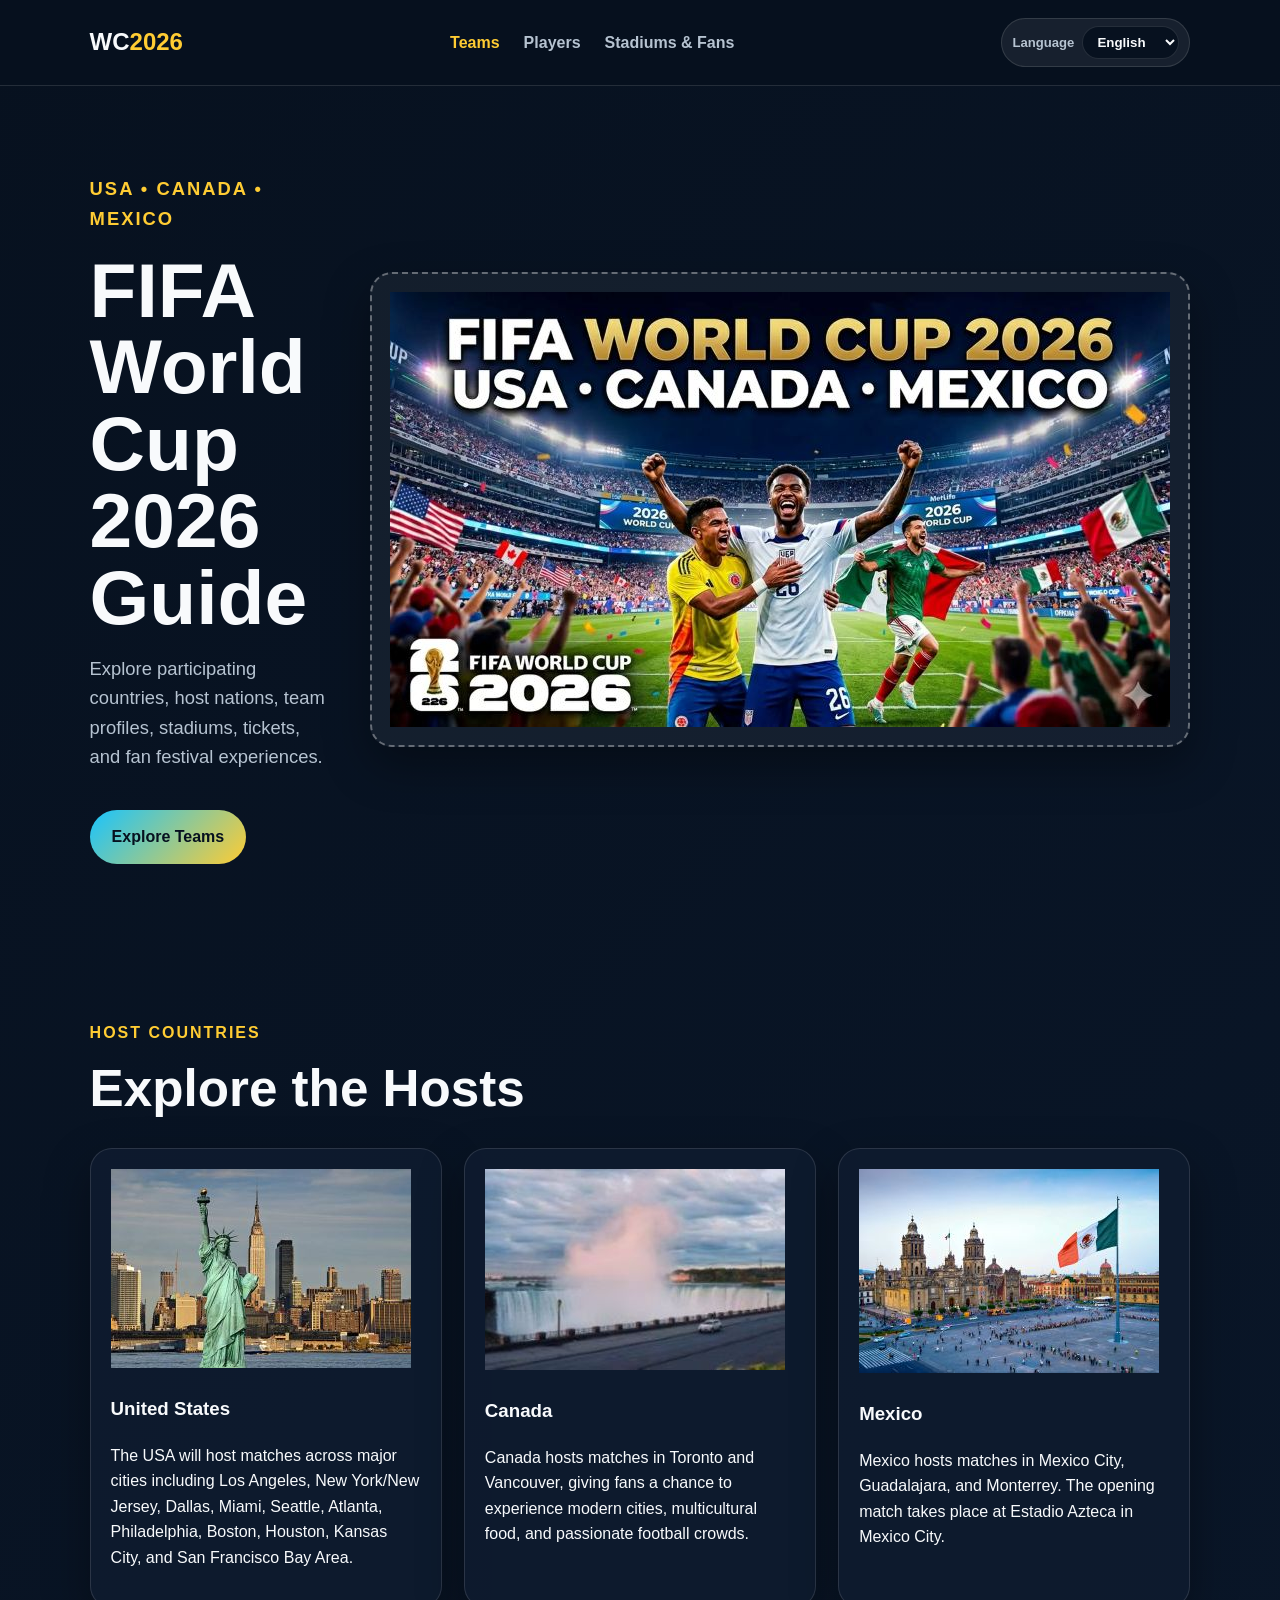
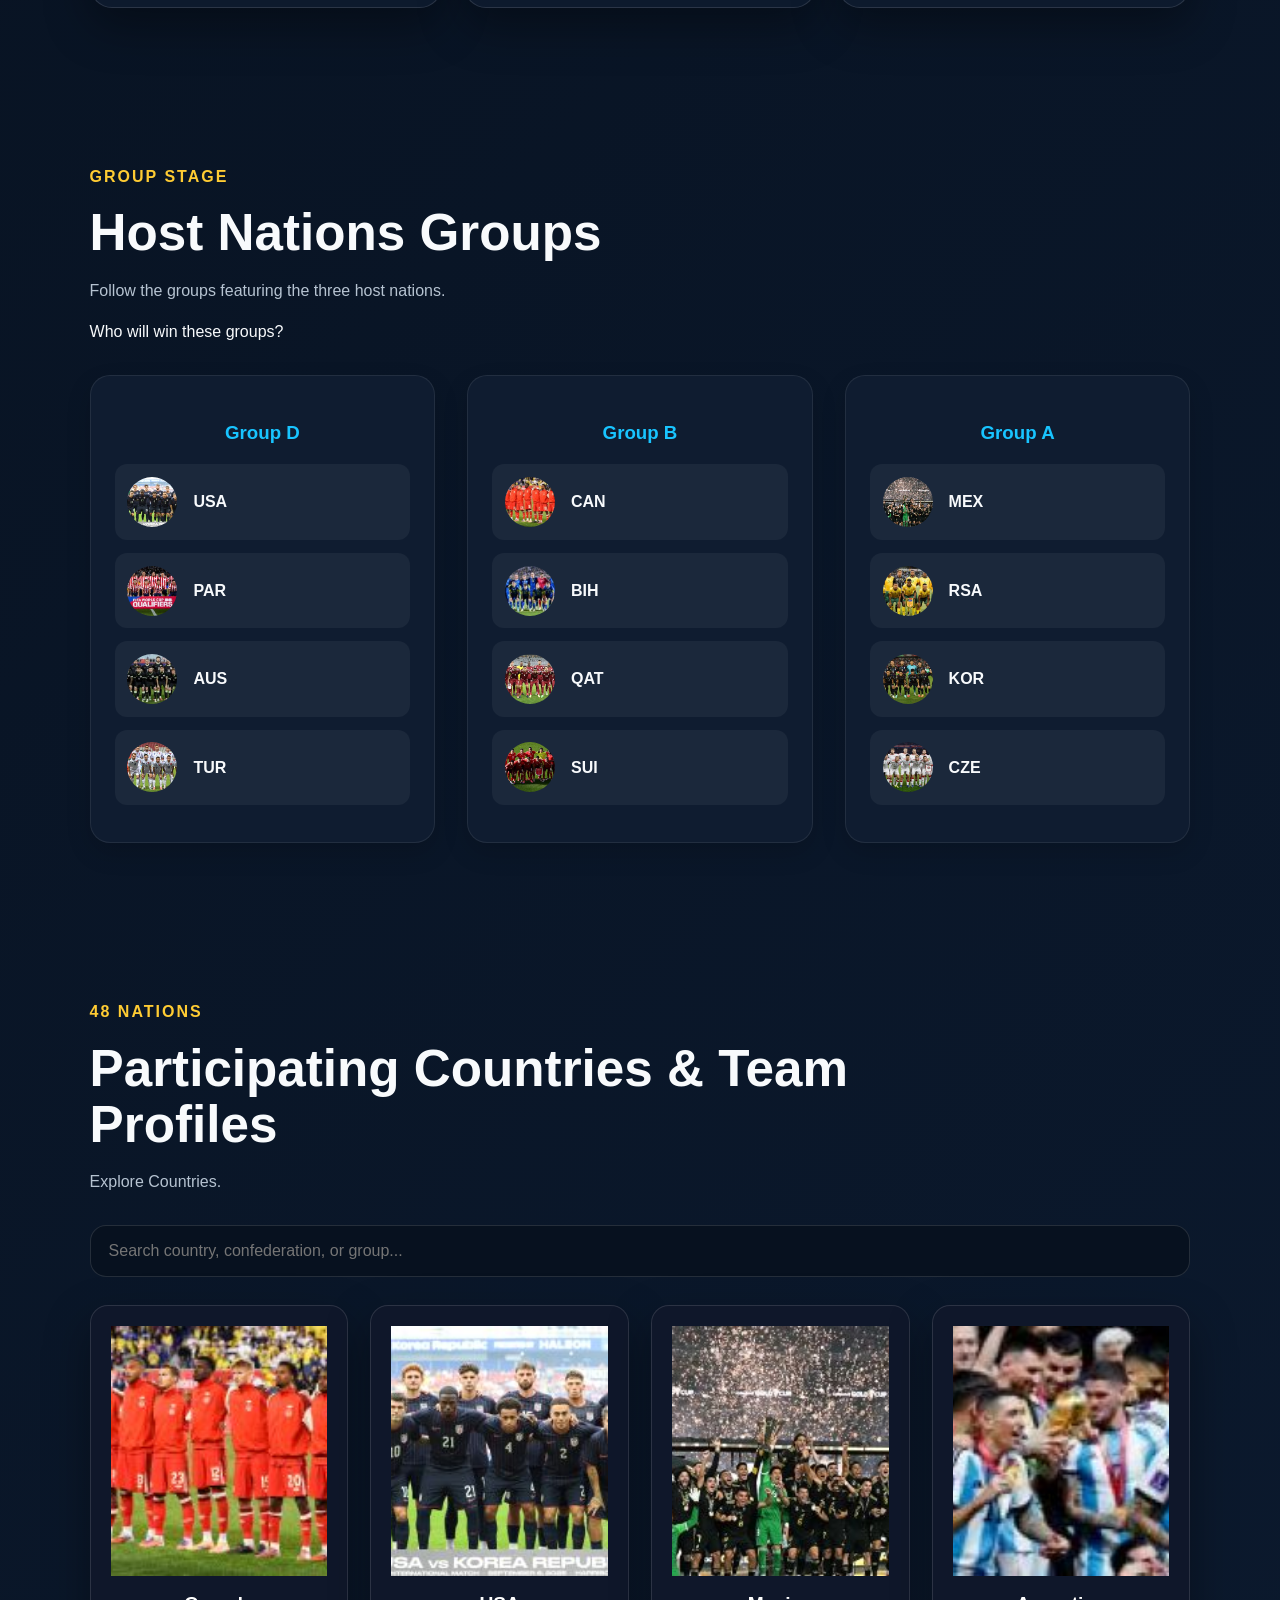
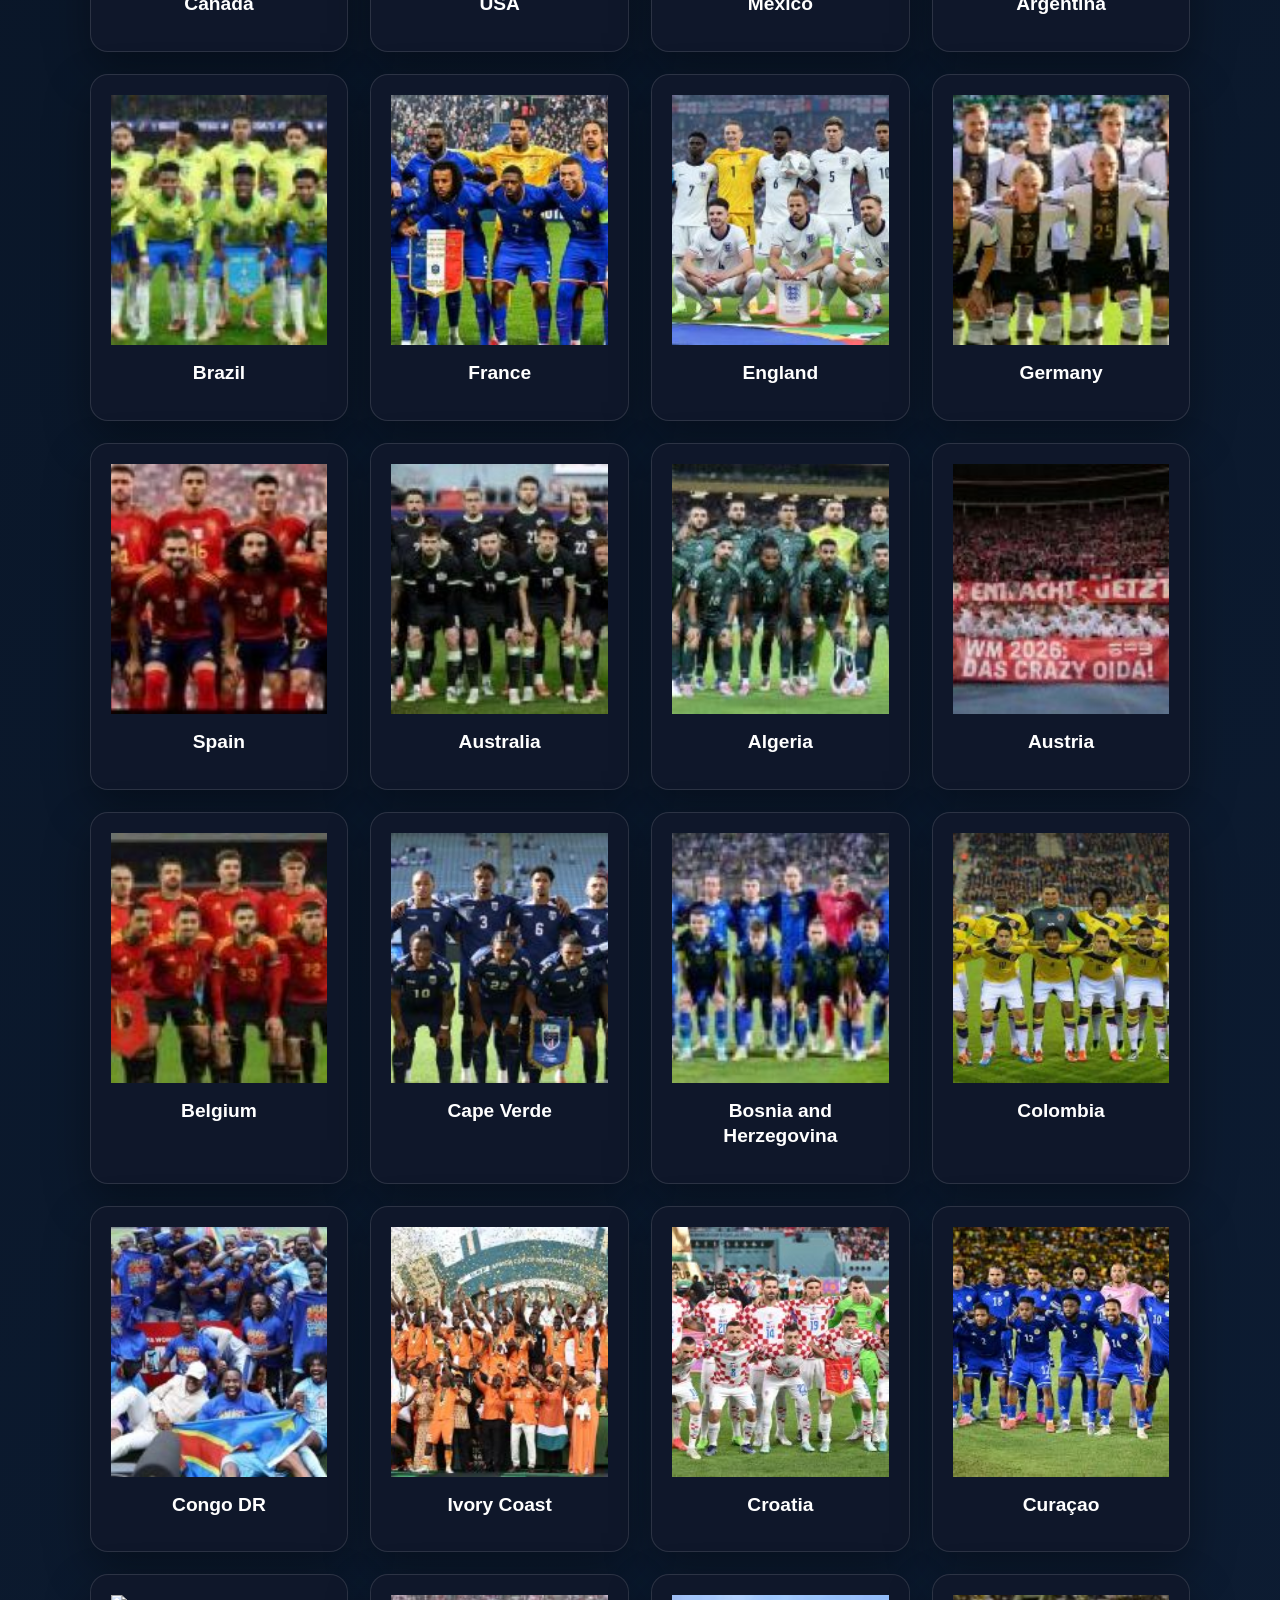
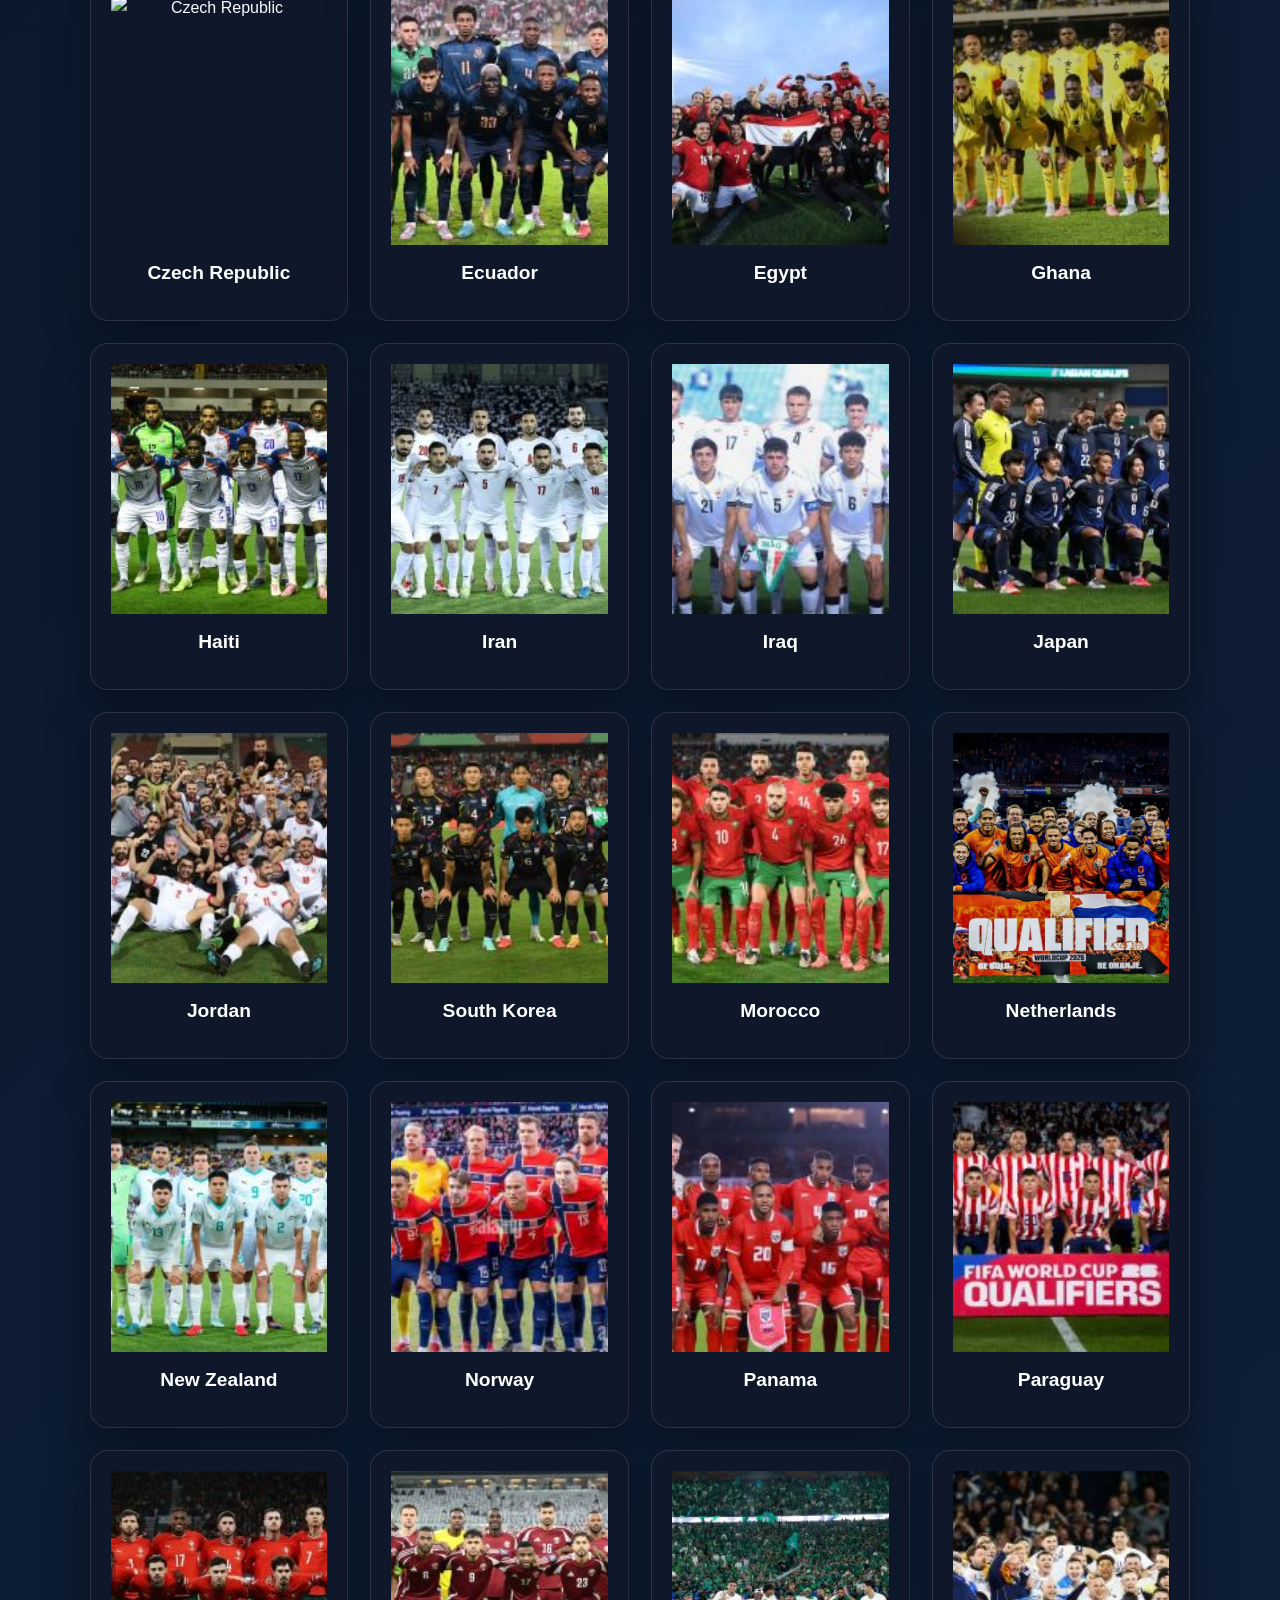
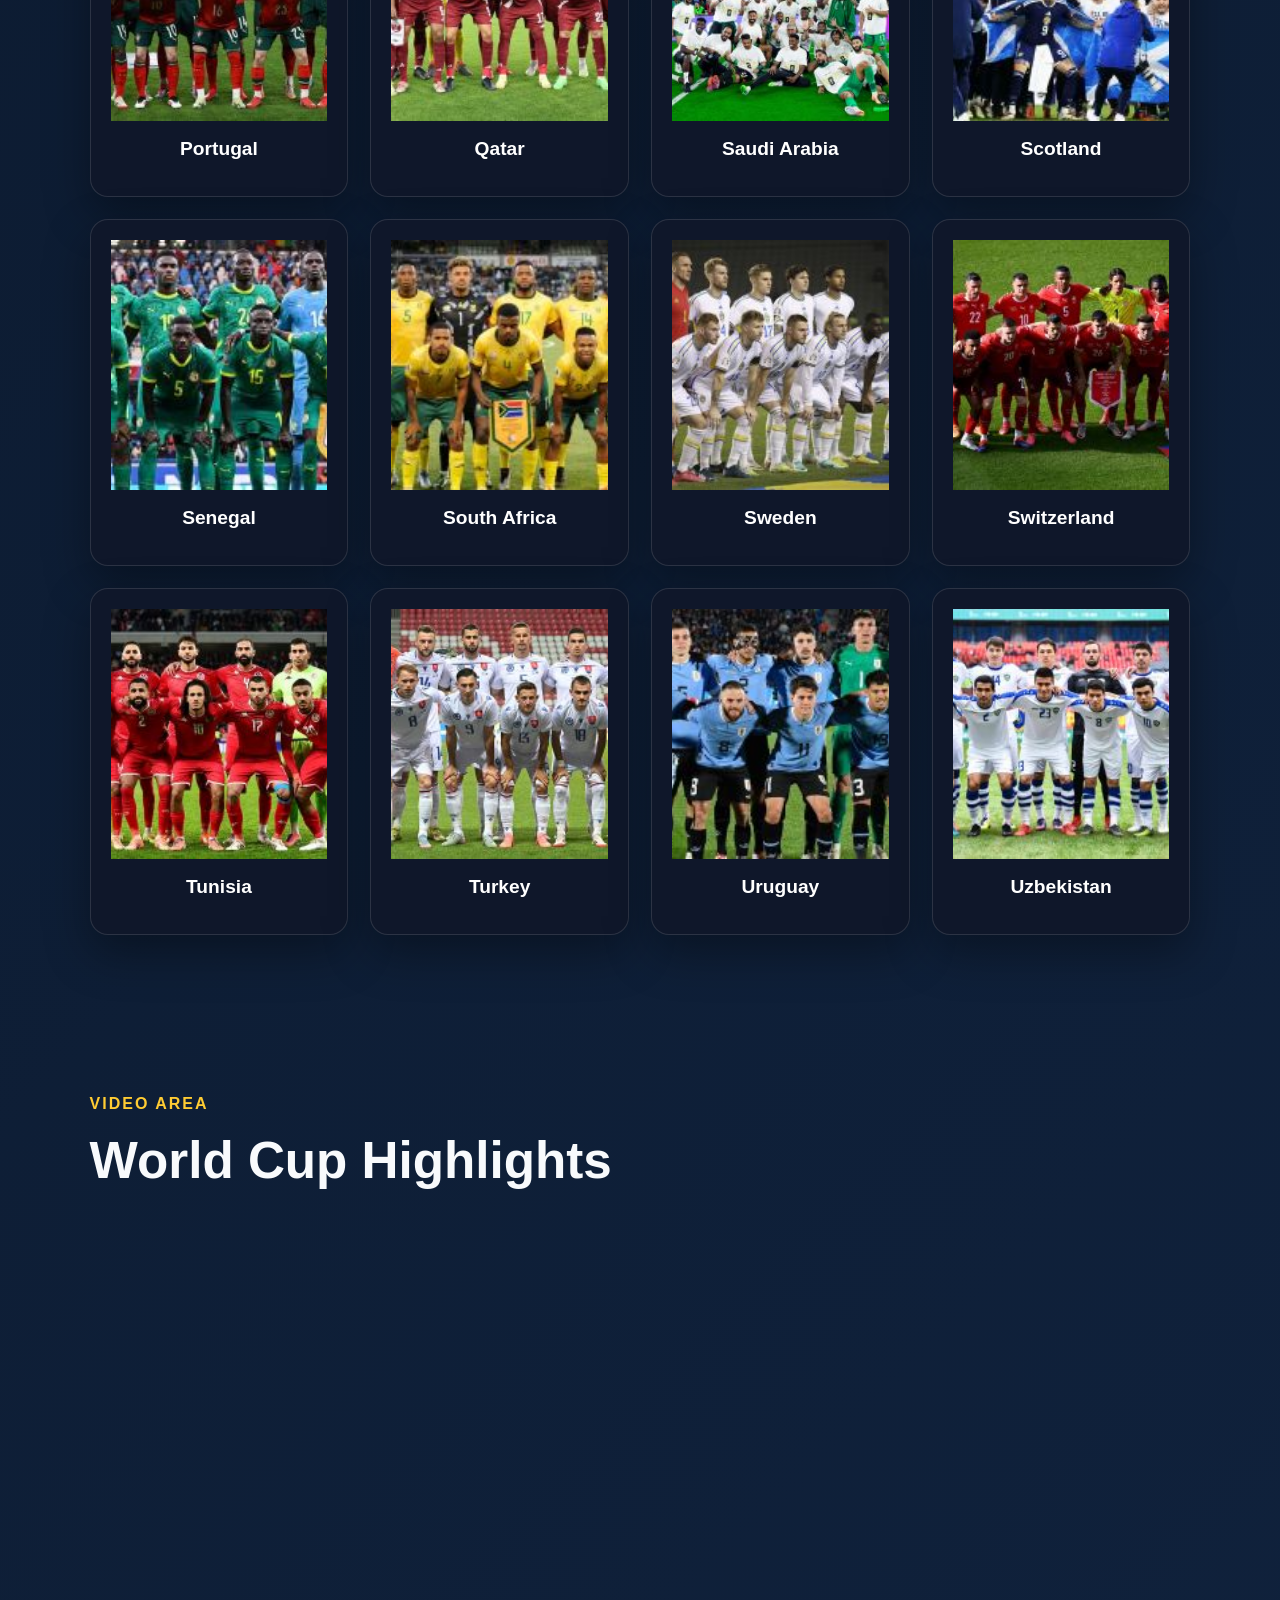
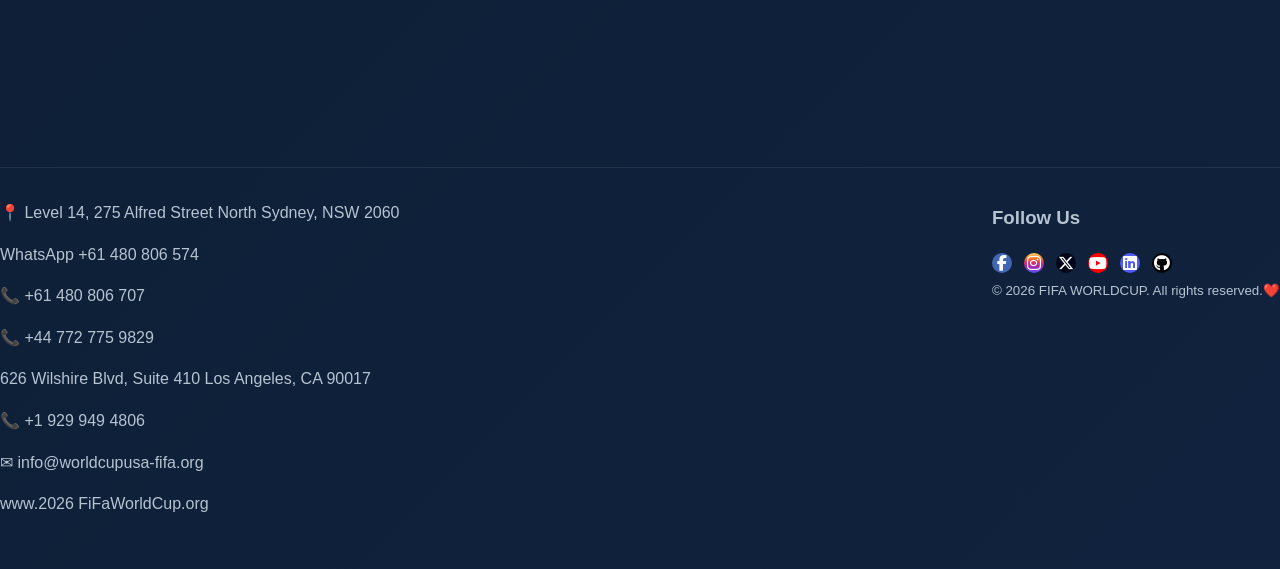
==== index.html @ f6a4a51f "Add files via upload" ====
<!DOCTYPE html>
<html lang="en">
<head>
  <meta charset="UTF-8" />
  <meta name="viewport" content="width=device-width, initial-scale=1.0" />

  <meta charset="utf-8" />
  <meta name="viewport" content="width=device-width, initial-scale=1" />

  <!-- Fonts -->
  <link rel="preconnect" href="https://fonts.googleapis.com">
  <link rel="preconnect" href="https://fonts.gstatic.com" crossorigin>
  <link href="https://fonts.googleapis.com/css2?family=Inter:wght@300;400;600;700;800&display=swap" rel="stylesheet">

  <!-- Styles -->
  <link rel="stylesheet" href="css/styles.css" />
  <link rel="stylesheet" href="css/mediaQuerry.css" type="text/css">

  <!-- Font Awesome (local + CDN) -->
  <link rel="stylesheet" href="fonts/css/all.css" type="text/css">
  <link rel="stylesheet" href="https://cdnjs.cloudflare.com/ajax/libs/font-awesome/6.7.0/css/all.min.css" integrity="sha512-9xKTRVabjVeZmc+GUW8GgSmcREDunMM+Dt/GrzchfN8tkwHizc5RP4Ok/MXFFy5rIjJjzhndFScTceq5e6GvVQ==" crossorigin="anonymous" referrerpolicy="no-referrer">
  <title data-i18n-title="metaTitleHome">World Cup 2026 | Teams & Host Countries</title>
  <link rel="stylesheet" href="assets/css/style.css" />
</head>
<body>
<header class="site-header">
  <a class="logo" href="index.html">WC<span>2026</span></a>
  <nav class="nav" id="nav">
    <a href="index.html" class="active" data-i18n="navTeams">Teams</a>
    <a href="players.html" data-i18n="navPlayers">Players</a>
    <a href="stadiums-fans.html" data-i18n="navStadiums">Stadiums & Fans</a>
  </nav>
  <div class="language-switcher" aria-label="Language selector">
    <label for="languageSelect" data-i18n="languageLabel">Language</label>
    <select id="languageSelect">
      <option value="en">English</option>
      <option value="fr">Français</option>
      <option value="es">Español</option>
    </select>
  </div>
  <button class="menu-btn" id="menuBtn">☰</button>
</header>

<section class="hero">
  <div class="hero-text">
    <p class="eyebrow" data-i18n="heroEyebrow">USA • Canada • Mexico</p>
    <h1 data-i18n="heroTitle">FIFA World Cup 2026 Guide</h1>
    <p data-i18n="heroText">Explore participating countries, host nations, team profiles, stadiums, tickets, and fan festival experiences.</p>
    <a href="#teams" class="btn" data-i18n="heroBtn">Explore Teams</a>
  </div>
  <div class="hero-media placeholder">
  <img src="assets/images/WORLD CUP 2026 IMAGE 1.jpg" alt="" loading="lazy" decoding="async"/>
  </div>
</section>

<section class="section host-section">
  <div class="section-title">
    <p class="eyebrow" data-i18n="hostEyebrow">Host Countries</p>
    <h2 data-i18n="hostTitle">Explore the Hosts</h2>
  </div>

  <div class="cards four">

    <article class="card host-card">
      <div class="media-box">
        <img src="assets/images/USA 1.jpg" alt="United States host city" loading="lazy">
      </div>
      <h3 data-i18n="usaTitle">United States</h3>
      <p data-i18n="usaText">The USA will host matches across major cities including Los Angeles, New York/New Jersey, Dallas, Miami, Seattle, Atlanta, Philadelphia, Boston, Houston, Kansas City, and San Francisco Bay Area.</p>
    </article>

    <article class="card host-card">
      <div class="media-box">
        <img src="assets/images/Canada landmark.jpg" alt="Canada host city" loading="lazy">
      </div>
      <h3 data-i18n="canadaTitle">Canada</h3>
      <p data-i18n="canadaText">Canada hosts matches in Toronto and Vancouver, giving fans a chance to experience modern cities, multicultural food, and passionate football crowds.</p>
    </article>

    <article class="card host-card">
      <div class="media-box">
        <img src="assets/images/Mexico landmark.jpg" alt="Mexico host city" loading="lazy">
      </div>
      <h3 data-i18n="mexicoTitle">Mexico</h3>
      <p data-i18n="mexicoText">Mexico hosts matches in Mexico City, Guadalajara, and Monterrey. The opening match takes place at Estadio Azteca in Mexico City.</p>
    </article>

  </div>
</section>

<section class="section group-stage">
  <div class="section-title">
    <p class="eyebrow">Group Stage</p>
    <h2>Host Nations Groups</h2>
    <p class="note">
      Follow the groups featuring the three host nations.
    </p>
    <p>Who will win these groups?</p>
  </div>

  <div class="group-grid">

    <article class="group-card">
      <h3>Group D</h3>

      <div class="team-option">
        <img src="assets/images/USA.jpg" alt="USA">
        <span>USA</span>
      </div>

      <div class="team-option">
        <img src="assets/images/Paraguay.jpg" alt="Paraguay">
        <span>PAR</span>
      </div>

      <div class="team-option">
        <img src="assets/images/Australia.jpg" alt="Australia">
        <span>AUS</span>
      </div>

      <div class="team-option">
        <img src="assets/images/Turkey.jpg" alt="Turkey">
        <span>TUR</span>
      </div>
    </article>


    <article class="group-card">
      <h3>Group B</h3>

      <div class="team-option">
        <img src="assets/images/Canada.jpg" alt="Canada">
        <span>CAN</span>
      </div>

      <div class="team-option">
        <img src="assets/images/Bosnia and Herzegovina.jpg" alt="Bosnia and Herzegovina">
        <span>BIH</span>
      </div>

      <div class="team-option">
        <img src="assets/images/Qatar.jpg" alt="Qatar">
        <span>QAT</span>
      </div>

      <div class="team-option">
        <img src="assets/images/Switzerland.jpg" alt="Switzerland">
        <span>SUI</span>
      </div>
    </article>


    <article class="group-card">
      <h3>Group A</h3>

      <div class="team-option">
        <img src="assets/images/Mexico.jpg" alt="Mexico">
        <span>MEX</span>
      </div>

      <div class="team-option">
        <img src="assets/images/South Africa.jpg" alt="South Africa">
        <span>RSA</span>
      </div>

      <div class="team-option">
        <img src="assets/images/South Korea.jpg" alt="South Korea">
        <span>KOR</span>
      </div>

      <div class="team-option">
        <img src="assets/images/Czech Republic.JPG" alt="Czech Republic">
        <span>CZE</pan>
      </div>
    </article>

  </div>
</section>

<section class="section" id="teams">
  <div class="section-title">
    <p class="eyebrow" data-i18n="nationsEyebrow">48 Nations</p>
    <h2 data-i18n="nationsTitle">Participating Countries & Team Profiles</h2>
    <p class="note">Explore Countries.</p>
  </div>
  <input class="search" id="teamSearch" type="search" placeholder="Search country, confederation, or group..." data-i18n-placeholder="searchPlaceholder" />
  <div class="team-grid" id="teamGrid"></div>
</section>

<section class="section video-section">
  <div class="section-title">
    <p class="eyebrow" data-i18n="videoEyebrow">World Cup Highlights</p>
    <h2>World Cup Highlights</h2>
  </div>
  <div class="video-container">
    <iframe
      src="https://www.facebook.com/plugins/video.php?height=476&href=https%3A%2F%2Fweb.facebook.com%2Freel%2F3453217794914923%2F&show_text=false&width=267&t=0"
      width="267"
      height="476"
      style="border:none;overflow:hidden"
      scrolling="no"
      frameborder="0"
      allowfullscreen
      allow="autoplay; clipboard-write; encrypted-media; picture-in-picture; web-share">
    </iframe>
  </div>
</section>



  <footer>
    <div class="container">
    
      <div class="footer-row">                                                   
    <div class="footer-contact">
      <p>📍 Level 14, 275 Alfred Street
        North Sydney, NSW 2060</p>
      <p> WhatsApp ‪+61 480 806 574‬</p>
      <p> 📞 ‪+61 480 806 707‬</p>
      <p> 📞 ‪+44 772 775 9829‬</p>
      <p>626 Wilshire Blvd, Suite 410 Los Angeles, CA 90017</p>
      <p> 📞 ‪+1 929 949 4806‬</p>



      
     <p>✉ info@worldcupusa-fifa.org</p>
      <p><a href="#" id="connect">www.2026 FiFaWorldCup.org </a></p>
    </div>

    <!-- Socials -->
    <div class="footer-socials">
      <h3>Follow Us</h3>
      <div class="social-container">
        <a href="https://www.facebook.com/" target="_blank"><i class="fa-brands fa-facebook-f" id="facebook"></i></a>
        <a href="https://www.instagram.com/" target="_blank"><i class="fa-brands fa-instagram" id="instagram"></i></a>
        <a href="https://twitter.com/" target="_blank"><i class="fa-brands fa-x-twitter" id="X"></i></a>
        <a href="https://www.youtube.com/" target="_blank"><i class="fa-brands fa-youtube" id="youtube"></i></a>
        <a href="https://www.linkedin.com/" target="_blank"><i class="fa-brands fa-linkedin" id="linkedin"></i></a>
        <a href="https://www.github.com/" target="_blank"><i class="fa-brands fa-github" id="github"></i></a>
      </div>
      <small>© <span id="year"></span> FIFA WORLDCUP. All rights reserved.❤️ </small>
    </div>
  </div>
  </div>
  </footer>

  

<script src="assets/js/data.js"></script>
<script src="assets/js/main.js"></script>
</body>
</html>
---- assets/css/style.css ----
:root{
  --bg:#07111f; 
  --card:#0f1c30; 
  --text:#f8fafc; 
  --muted:#b6c3d1;
  --primary:#18c4ff; 
  --accent:#ffcc33; 
  --danger:#ef4444; 
  --line:rgba(255,255,255,.12);
  --shadow:0 18px 45px rgba(0,0,0,.35);
  --radius:22px;
}

*{
  box-sizing:border-box;
} 

body{
  margin:0;
  font-family:Arial,Helvetica,sans-serif;
  background:linear-gradient(135deg,#07111f,#10223d);color:var(--text);
  line-height:1.6;
}

a{
  color:inherit;
  text-decoration:none;
}

.site-header{
  position:sticky;
  top:0;
  z-index:20;
  display:flex;
  align-items:center;
  justify-content:space-between;
  padding:18px 7%;
  background:rgba(7,17,31,.9);
  backdrop-filter:blur(12px);
  border-bottom:1px solid var(--line);
}

.logo{
  font-size:1.5rem;
  font-weight:900;
}

.logo span{
  color:var(--accent);
}

.nav{
  display:flex;
  gap:24px;
}

.nav a{
  color:var(--muted);
  font-weight:700;
}

.nav a.active,.nav a:hover{
  color:var(--accent);
}

.menu-btn{
  display:none;
  background:var(--primary);
  border:0;
  border-radius:10px;
  padding:9px 12px;
  font-size:1.2rem;
}

.hero{
  min-height:82vh;
  display:grid;
  grid-template-columns:1.1fr .9fr;
  gap:40px;
  align-items:center;
  padding:70px 7%;
}

.hero h1,.page-hero h1{
  font-size:clamp(2.4rem,6vw,5.6rem);
  line-height:1;
  margin:10px 0;
}

.hero p{
  font-size:1.15rem;
  color:var(--muted);
}

.eyebrow{
  color:var(--accent)!important;
  text-transform:uppercase;
  letter-spacing:2px;
  font-weight:900;
}

.btn{
  display:inline-block;
  margin-top:20px;
  background:linear-gradient(135deg,var(--primary),var(--accent));
  color:#06111f;
  padding:14px 22px;
  border-radius:999px;
  font-weight:900;
}

.placeholder{
  border:2px dashed rgba(255,255,255,.35);
  background:rgba(255,255,255,.05);
  display:grid;
  place-items:center;
  text-align:center;
  color:var(--muted);
  min-height:170px;
  border-radius:var(--radius);
  padding:18px;
}

.hero-media{
  min-height:380px;
  box-shadow:var(--shadow);
}

.section{
  padding:70px 7%;
}

.section-title{
  max-width:850px;
  margin-bottom:30px;
}

.section-title h2{
  font-size:clamp(2rem,4vw,3.2rem);
  line-height:1.1;
  margin:0 0 10px;
}

.note{
  color:var(--muted);
}

.cards,.team-grid,.player-grid,.stadium-grid{
  display:grid;
  gap:22px;
}

.four{
  grid-template-columns:repeat(3,1fr);
}

.team-grid{
  grid-template-columns:repeat(auto-fit,minmax(250px,1fr));
}

.player-grid,.stadium-grid{
  grid-template-columns:repeat(auto-fit,minmax(220px,1fr));
}

.card{background:rgba(15,28,48,.85);
  border:1px solid var(--line);
  border-radius:var(--radius);
  padding:20px;
  box-shadow:var(--shadow);
  transition:.3s;
}

.card:hover{
  transform:translateY(-6px);
  border-color:var(--accent);
}

.media-box{
  min-height:160px;
  margin-bottom:18px;
}

.tag{
  display:inline-block;
  background:rgba(24,196,255,.14);
  color:var(--primary);
  padding:6px 10px;
  border-radius:999px;
  font-size:.82rem;
  font-weight:800;
}

.search{
  width:100%;
  padding:16px 18px;
  border-radius:16px;
  border:1px solid var(--line);
  background:#07111f;
  color:var(--text);
  font-size:1rem;
  margin-bottom:28px;
}

.page-hero{
  padding:90px 7%;
  background:radial-gradient(circle at top right,rgba(24,196,255,.22),transparent 35%);
}

.small{
  min-height:45vh;
  display:flex;
  flex-direction:column;
  justify-content:center;
}

.avatar{
  height:160px;
  border-radius:50%;
  margin:auto auto 18px;
}

.video-placeholder{
  border:2px dashed var(--accent);
  border-radius:var(--radius);
  padding:35px;
  background:rgba(0,0,0,.18);
}

.split{
  display:grid;
  grid-template-columns:1fr 1fr;
  gap:28px;
  align-items:center;
}

.clean-list{
  padding-left:20px;
}

.table-wrap{
  overflow:auto;
  border-radius:var(--radius);
  border:1px solid var(--line);
}

table{
  width:100%;
  border-collapse:collapse;
  background:rgba(15,28,48,.92);
}

th,td{
  padding:15px;
  border-bottom:1px solid var(--line);
  text-align:left;
}

th{
  color:var(--accent);
  background:rgba(0,0,0,.22);
}

.footer{
  text-align:center;
  padding:30px 7%;
  color:var(--muted);
  border-top:1px solid var(--line);
}

@media(max-width:850px){
  menu-btn{display:block}.nav{display:none;
    position:absolute;
    right:7%;
    top:65px;
    flex-direction:column;
    background:#0f1c30;
    padding:18px;border-radius:16px;
    border:1px solid var(--line)}.nav.open{display:flex}.hero,
    .split{grid-template-columns:1fr}
    .three{grid-template-columns:1fr}
    .hero{padding-top:40px}
    .hero-media{min-height:250px};
  }

  .language-switcher{
  display:flex;
  align-items:center;
  gap:8px;
  background:rgba(255,255,255,.07);
  border:1px solid var(--line);
  border-radius:999px;
  padding:7px 10px;
  color:var(--muted);
  font-weight:800;
}

  .language-switcher label{
    font-size:.82rem;
  }
  
  .language-switcher select{
    background:#07111f;
    color:var(--text);
    border:1px solid var(--line);
    border-radius:999px;
    padding:7px 10px;
    font-weight:800;
    outline:none;
  }
  
  .language-switcher select:focus{
    border-color:var(--accent);
  }

@media(max-width:850px){
  .site-header{gap:12px}.language-switcher{margin-left:auto}.language-switcher label{display:none}
  .nav{right:7%;
  top:76px};
}

@media(max-width:520px){
  .site-header{padding:14px 5%}.logo{font-size:1.2rem}.language-switcher select{max-width:105px}
  .menu-btn{padding:8px 10px}.hero,.section,
  .page-hero{padding-left:5%;
    padding-right:5%};
  }

  footer { 
  padding:1rem 0; 
  border-top:1px solid rgba(255,255,255,.08); 
  color: var(--muted); 
  }

 


.footer-row{
  display:flex; 
  justify-content:space-between; 
  align-items:flex-start;
  gap:40px; 
  flex-wrap:wrap; 
  margin-bottom:20px;
}

.footer-socials i{
  font-size:1.1rem; 
  width:18px; 
  height:18px; 
  display:inline-flex;
  align-items:center; 
  justify-content:center; 
  border-radius:50%;
}

/* Bottom strip */
.footer-bottom{
  text-align:center; 
  border-top:1px solid rgba(255,255,255,.1);
  padding-top:16px; 
  color:#a6b0c3;
  font-size:.9rem;
}

#facebook{ 
  background:#4267B2; 
  color:#fff; 
  border-radius:50px; 
  padding:10px; 
  font-size:1rem;
}

#instagram{ 
  background:linear-gradient(180deg,#feda75,#fa7e1e,#d62976,#962fbf,#4f5bf4); color:#fff; 
  border-radius:50px; 
  padding:10px; 
  font-size:1rem;
}

#X{ 
  background:#020618; 
  color:#fff; 
  border-radius:50px; 
  padding:10px; 
  font-size:1rem;
}

#youtube{ 
  background:#FF0000; 
  color:#fff; 
  border-radius:50px; 
  padding:10px; 
  font-size:1rem;
}

#linkedin{ 
  background:#4f5bf4; 
  color:#fff; 
  border-radius:50px; 
  padding:10px; 
  font-size:1rem;
}

#github{ 
  background:#000; 
  color:#fff; 
  border-radius:50px; 
  padding:10px; 
  font-size:1rem;
}

.site-footer{ 
  padding:28px 0; 
  background:#0b1220; 
  border-top:1px solid rgba(255,255,255,.1); 
  margin-top:48px; 
}

.footer-container{ 
  display:flex; 
  align-items:center; 
  justify-content:space-between; 
  gap:16px; 
  flex-wrap:wrap; 
}

.foot__inner p{ 
  margin:4px 0; 
  color:#fff; 
}

.socials .social-container{ 
  display:flex; 
  gap:12px;
}

.footer-socials .social-container{ 
  display:flex; 
  gap:12px; 
  flex-wrap:wrap;
}


.video-container{
  display:flex;
  justify-content:center;
  margin-top:2rem;
}

.team-card img{
    width:100%;
    height:250px;
    object-fit:cover;
    display:block;
}

.team-card{
    overflow:hidden;
    border-radius:18px;
    transition:.4s ease;
}

.team-card h3{
    padding:12px;
    margin:0;
    text-align:center;
    font-size:1.1rem;
    font-weight:600;
    color:#ffffff;
}

.team-card:hover{
    transform:translateY(-10px);
    box-shadow:0 15px 35px rgba(0,0,0,.25);
}

.team-card img{
    transition:.5s;
}

.team-card:hover img{
    transform:scale(1.08);
}

.team-card{
  background:#0f172a;
  padding-bottom:15px;
}

.team-card h3{
  display:block;
  color:#ffffff !important;
  text-align:center;
  font-size:1.2rem;
  font-weight:700;
  padding:15px;
  margin:0;
  position:relative;
  z-index:2;
}

.team-card{
  background:var(--card);
  overflow:hidden;
  border-radius:18px;
  transition:.4s ease;
  text-align:center;
  padding-bottom:12px;
}

.team-card h3{
  color:var(--text) !important;
  background:transparent !important;
  display:block !important;
  opacity:1 !important;
  visibility:visible !important;
  margin:0;
  padding:14px 10px;
  font-size:1.15rem;
  font-weight:700;
}

.team-card h3{
  color:#ffffff !important;
}

#teamGrid .team-card{
  background:#0f172a !important;
  border-radius:18px !important;
  overflow:hidden !important;
  text-align:center !important;
  padding-bottom:18px !important;
}

#teamGrid .team-card img{
  width:100% !important;
  height:250px !important;
  object-fit:cover !important;
  display:block !important;
}

#teamGrid .team-card h3{
  color:#ffffff !important;
  background:#0f172a !important;
  display:block !important;
  opacity:1 !important;
  visibility:visible !important;
  margin:0 !important;
  padding:16px 10px !important;
  font-size:1.2rem !important;
  font-weight:800 !important;
  line-height:1.3 !important;
}

.standout .avatar{
  width:360px;
  height:230px;
  margin:0 auto 1rem;
  overflow:hidden;
  border-radius:40% 40% 35% 45% / 40% 45% 50% 55%;
  border:2px solid var(--primary);
  box-shadow:0 10px 25px rgba(0,0,0,.2);
}

.standout .avatar img{
  width:100%;
  height:100%;
  object-fit:cover;
  display:block;
}

.player-grid{
  display:grid;
  grid-template-columns:repeat(auto-fit,minmax(260px,1fr));
  gap:2rem;
}

.player-card{
  background:var(--card);
  border-radius:18px;
  padding:1rem;
  text-align:center;
  overflow:hidden;
}

.player-photo{
  width:100%;
  height:260px;
  border-radius:18px;
  overflow:hidden;
}

.player-photo img{
  width:100%;
  height:100%;
  object-fit:cover;
  display:block;
}

.player-card h3{
  color:var(--text);
  margin:1rem 0 .4rem;
}

.player-card p{
  color:var(--muted);
  margin:0;
}

.stadium-grid{
  display:grid;
  grid-template-columns:repeat(auto-fit,minmax(320px,1fr));
  gap:2rem;
}

.stadium-card{
  background:var(--card);
  border-radius:18px;
  overflow:hidden;
  text-align:center;
  transition:.4s ease;
}

.stadium-card:hover{
  transform:translateY(-8px);
  box-shadow:0 15px 35px rgba(0,0,0,.25);
}

.stadium-card img{
  width:100%;
  height:250px;
  object-fit:cover;
  display:block;
}

.stadium-card h3{
  padding:1rem .5rem .3rem;
  color:var(--text);
  margin:0;
}

.stadium-card p{
  padding:0 1rem 1rem;
  color:var(--muted);
  margin:0;
}

.team-card:hover,
.player-card:hover,
.stadium-card:hover{
    transform:translateY(-10px);
    box-shadow:0 15px 35px rgba(0,0,0,.25);
}

.team-card img,
.player-card img,
.stadium-card img{
    transition:.5s ease;
}

.team-card:hover img,
.player-card:hover img,
.stadium-card:hover img{
    transform:scale(1.08);
}



.festival-media{
  border-radius:18px;
  overflow:hidden;
  box-shadow:0 10px 25px rgba(0,0,0,.2);
}

.festival-media img{
  width:100%;
  height:100%;
  min-height:350px;
  object-fit:cover;
  display:block;
  transition:.5s ease;
}

.festival-media:hover img{
  transform:scale(1.05);
}

.festival-video{
  position:relative;
  width:100%;
  padding-bottom:56.25%; /* 16:9 */
  overflow:hidden;
  border-radius:18px;
  box-shadow:0 10px 25px rgba(0,0,0,.25);
}

.festival-video iframe{
  position:absolute;
  top:0;
  left:0;
  width:100%;
  height:100%;
  border:none;
}

.video-link{
  display:inline-block;
  margin-top:1rem;
  color:var(--primary);
  font-weight:700;
}

.festival-video{
    width:100%;
    overflow:hidden;
    border-radius:18px;
    box-shadow:0 10px 25px rgba(0,0,0,.25);
}

.festival-video iframe{
    width:100%;
    display:block;
    border:none;
}

.group-grid{
    display:grid;
    grid-template-columns:repeat(auto-fit,minmax(320px,1fr));
    gap:2rem;
}

.group-card{
    background:var(--card);
    border:1px solid rgba(255,255,255,.08);
    border-radius:20px;
    padding:1.5rem;
    text-align:center;
    box-shadow:0 10px 25px rgba(0,0,0,.15);
}

.group-card h3{
    margin-bottom:1rem;
    color:var(--primary);
}

.team-option{
    display:flex;
    align-items:center;
    gap:1rem;
    padding:.8rem;
    margin-bottom:.8rem;
    border-radius:12px;
    background:rgba(255,255,255,.05);
    transition:.3s ease;
}

.team-option:hover{
    transform:translateX(8px);
    background:rgba(255,255,255,.1);
}

.team-option img{
    width:50px;
    height:50px;
    border-radius:50%;
    object-fit:cover;
}

.team-option span{
    font-weight:600;
    color:var(--text);
}
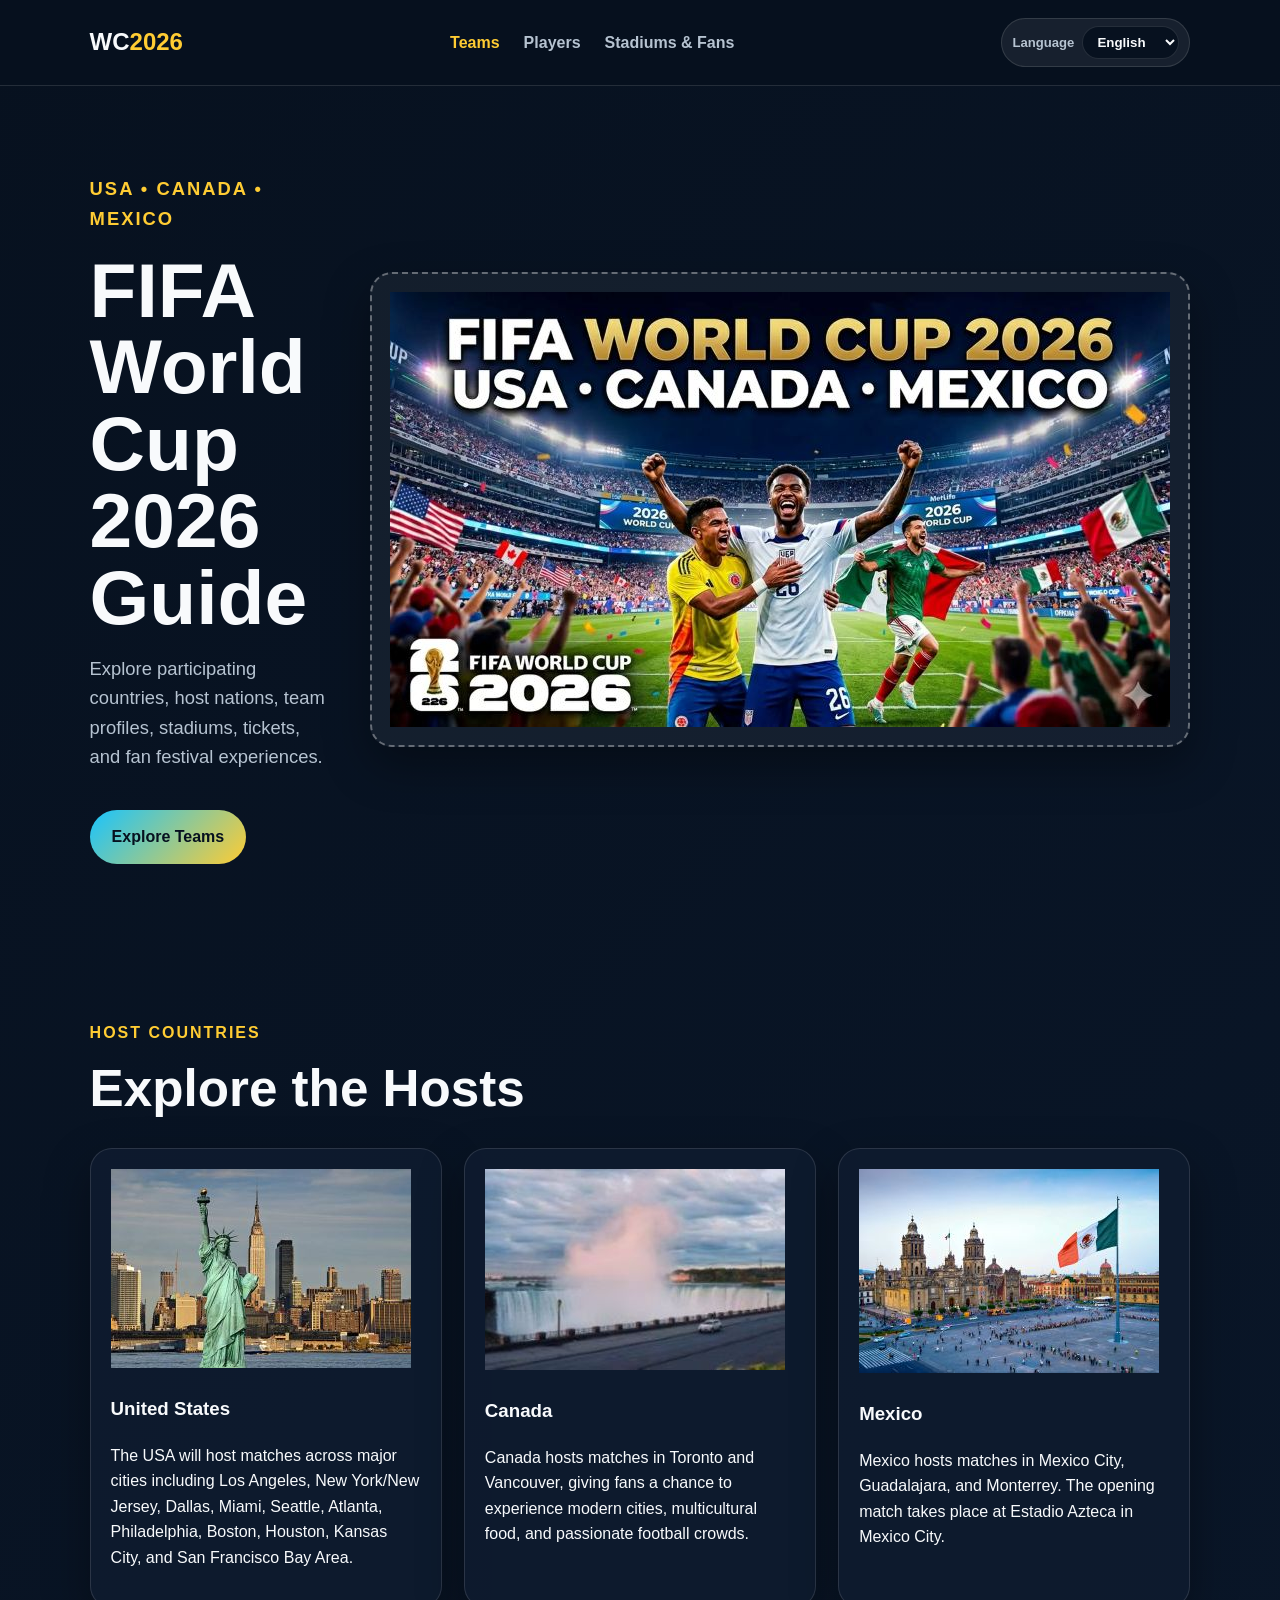
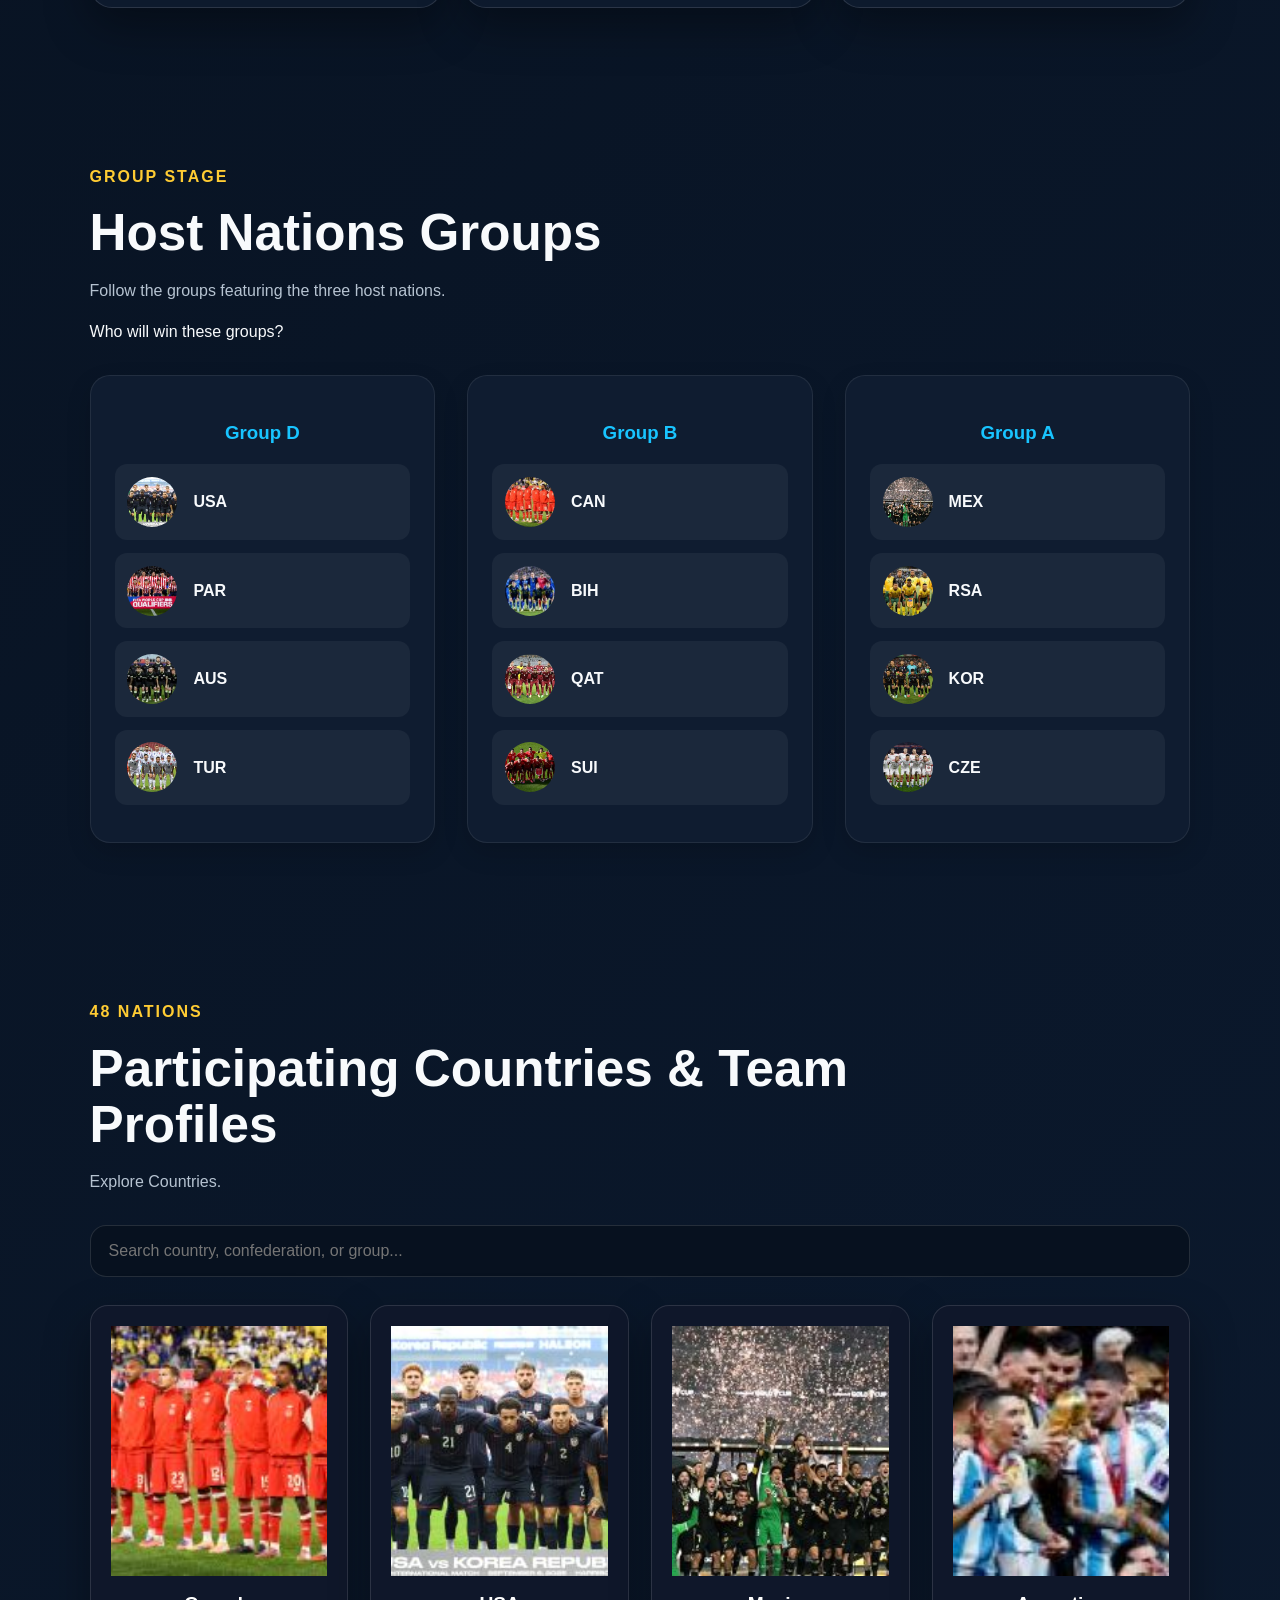
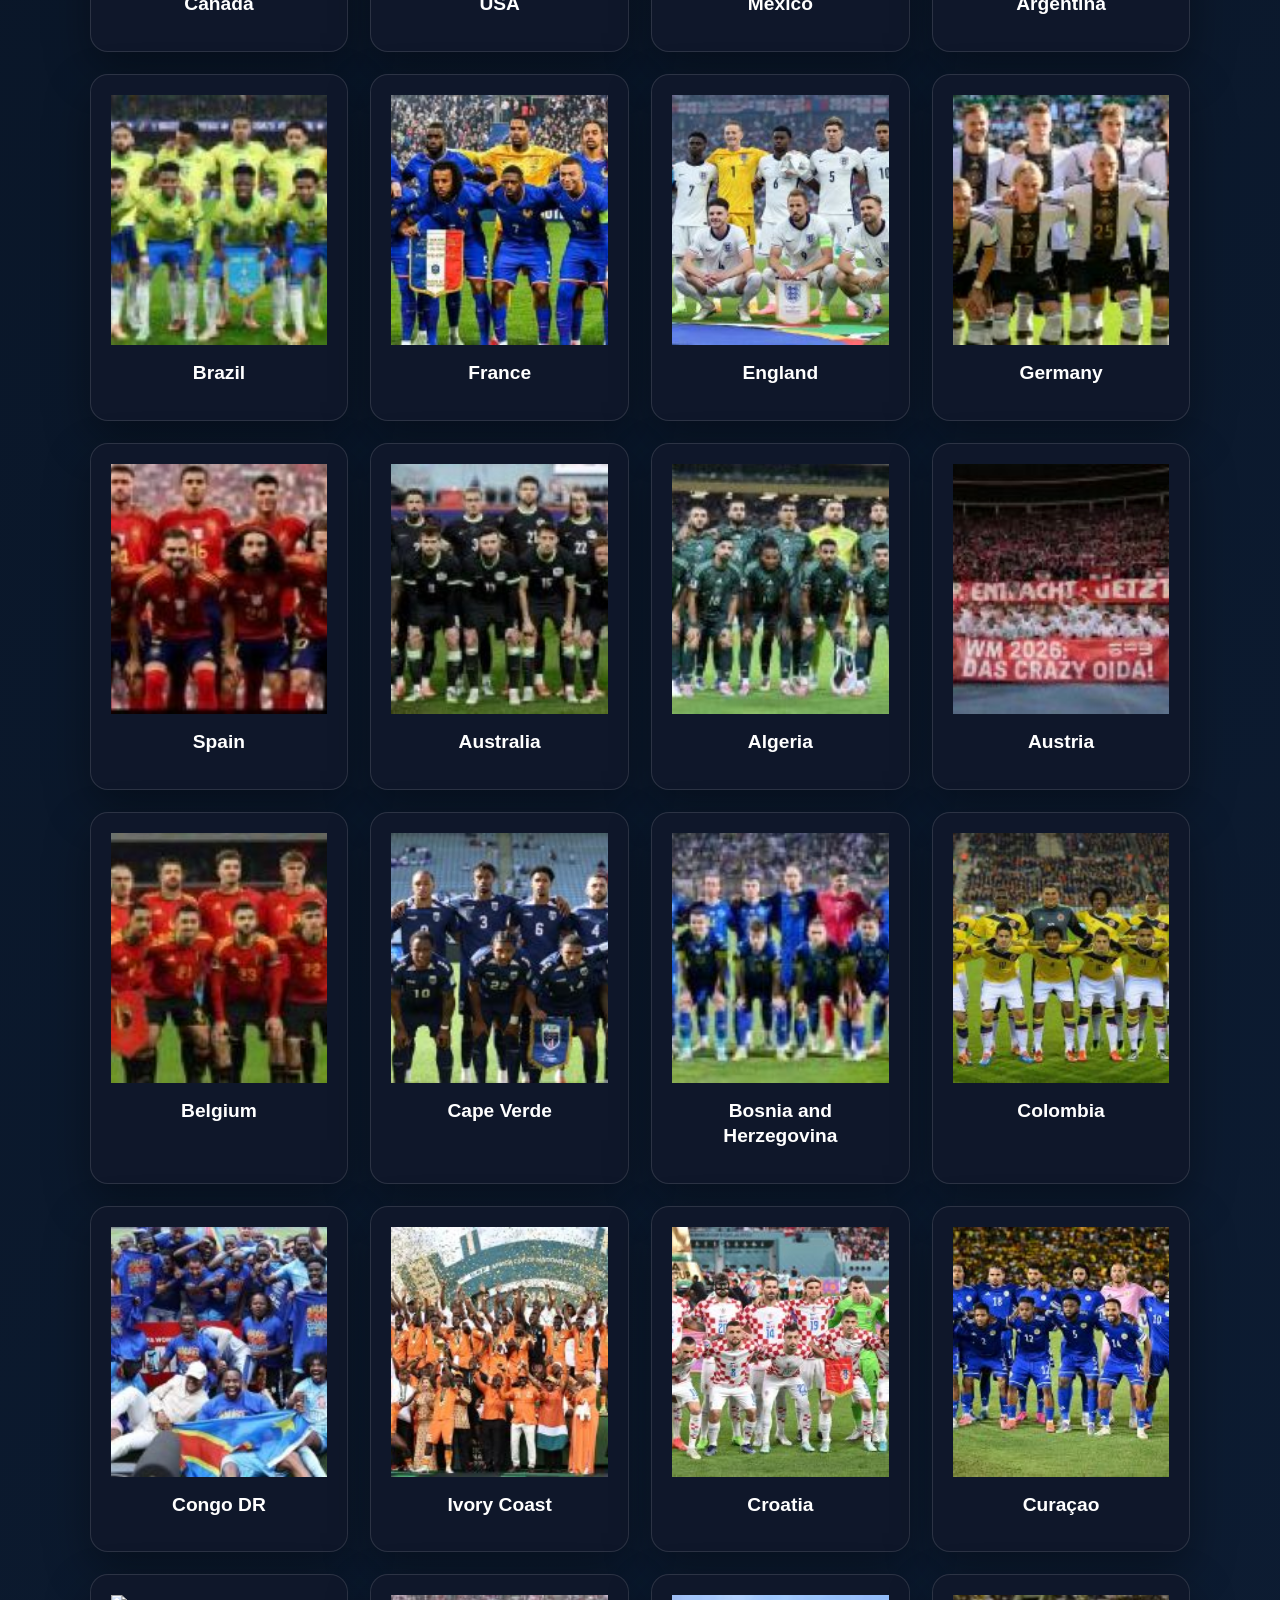
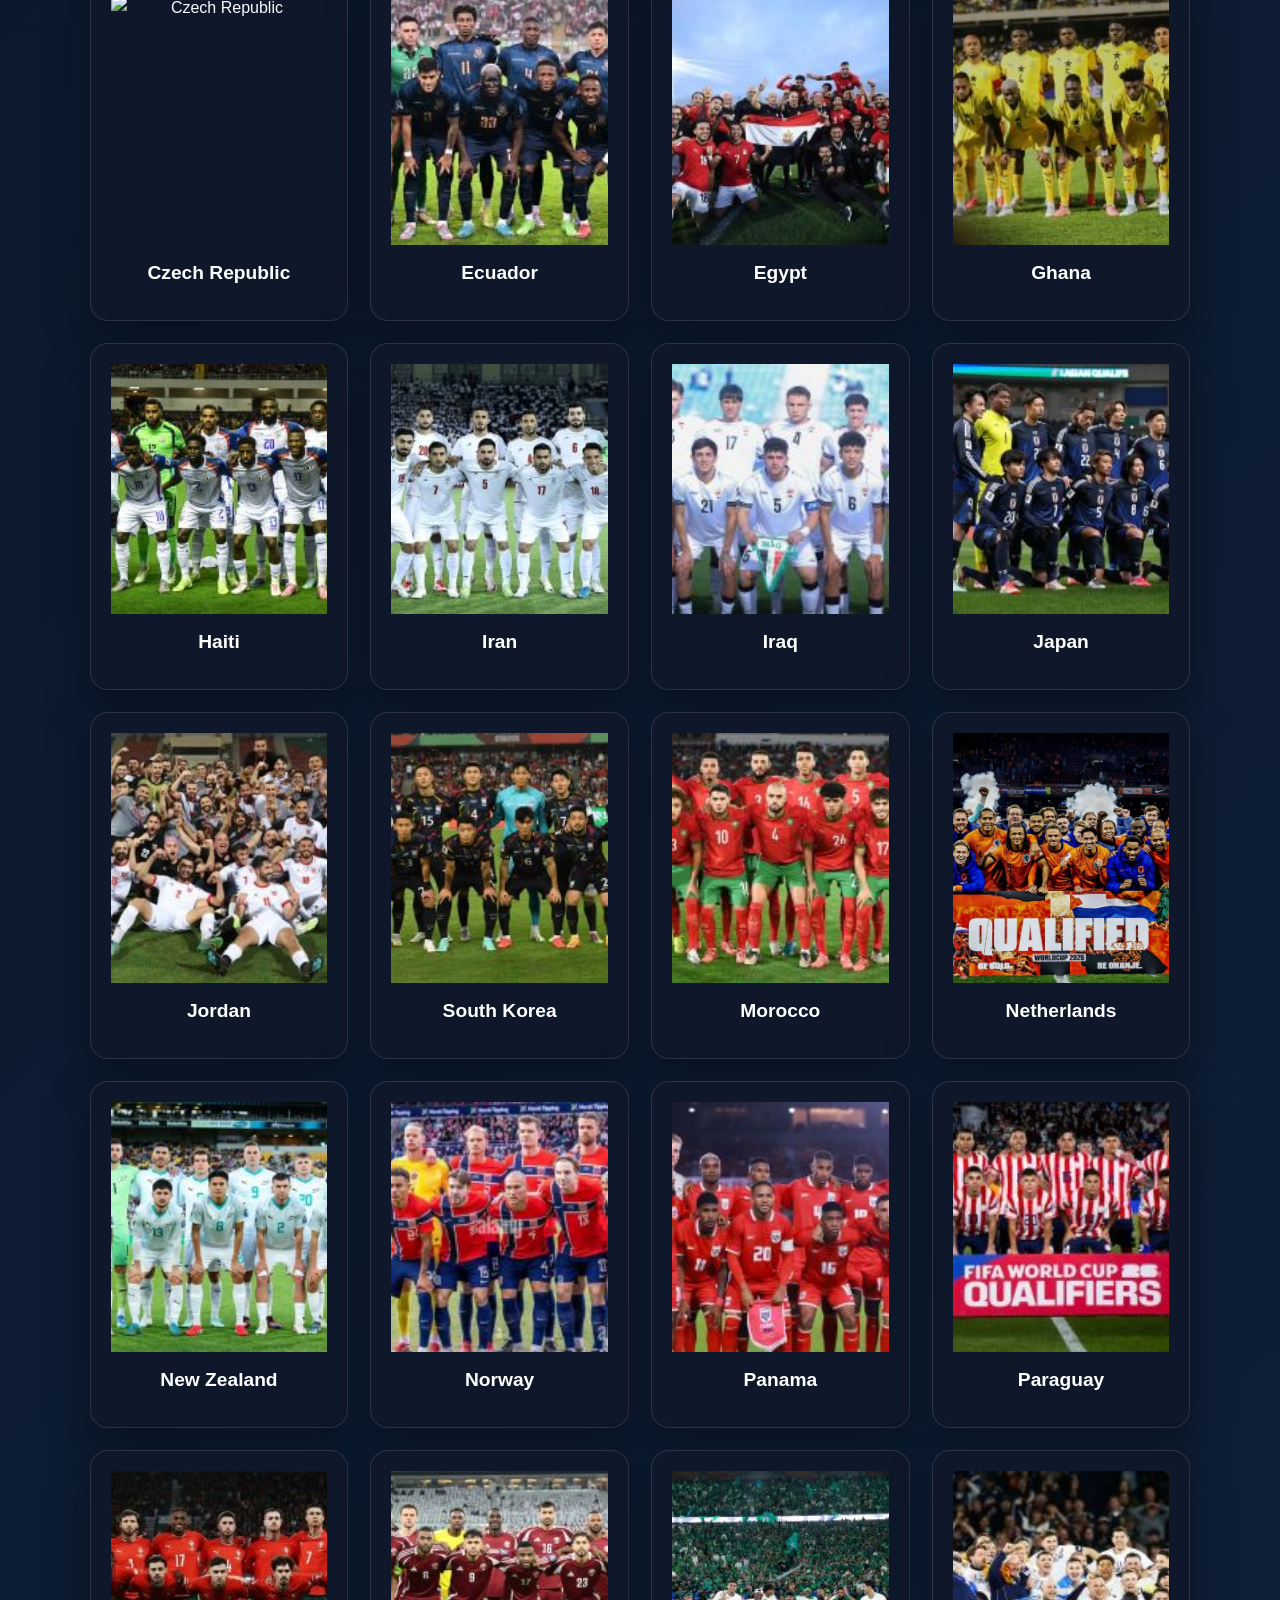
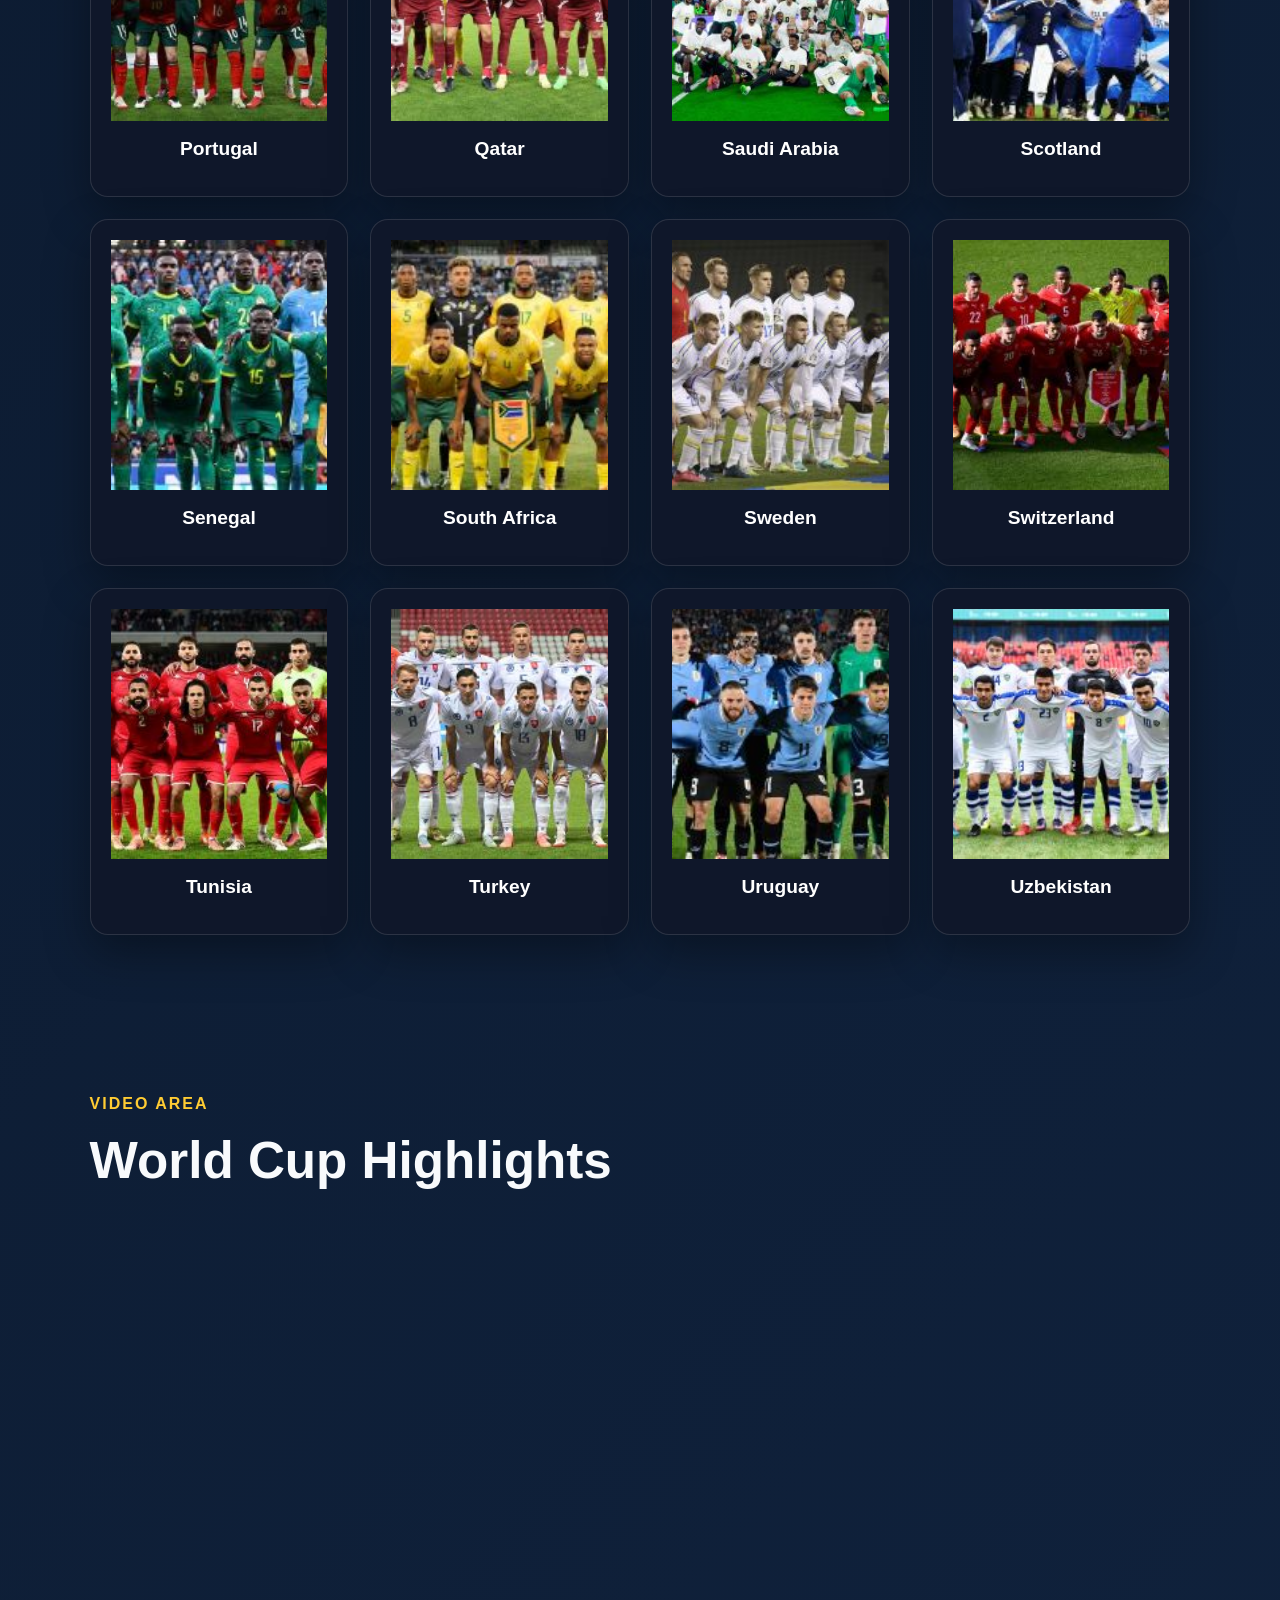
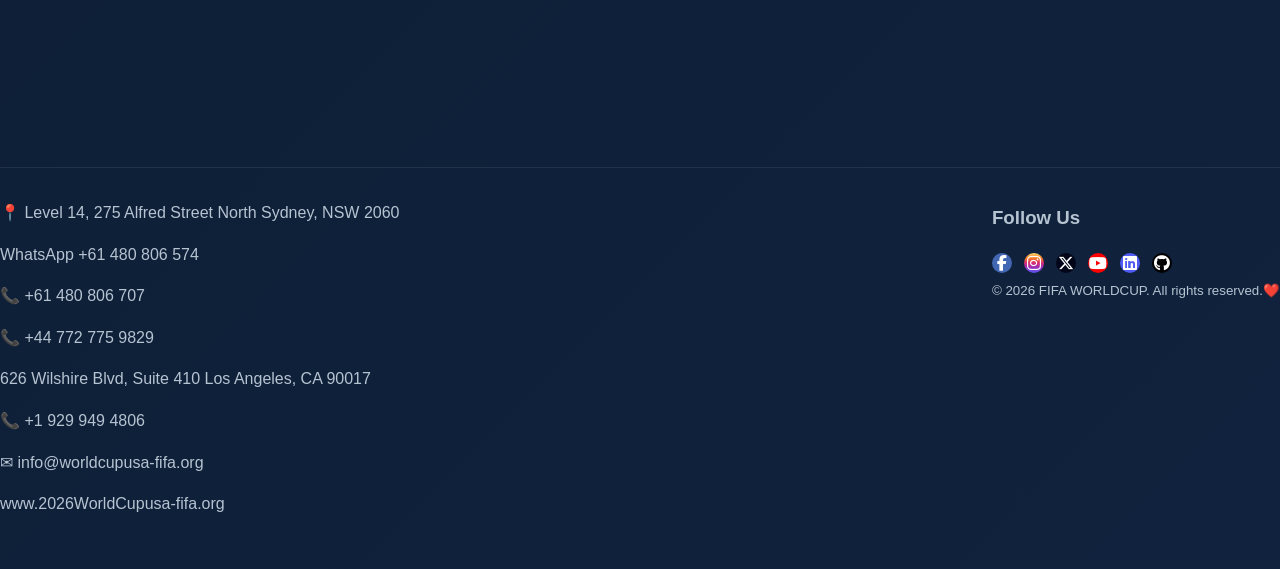
==== commit b46d0a7c: "Add files via upload" ====
--- a/index.html
+++ b/index.html
@@ -225,7 +225,7 @@
 
       
      <p>✉ info@worldcupusa-fifa.org</p>
-      <p><a href="#" id="connect">www.2026 FiFaWorldCup.org </a></p>
+      <p><a href="#" id="connect">www.2026WorldCupusa-fifa.org </a></p>
     </div>
 
     <!-- Socials -->
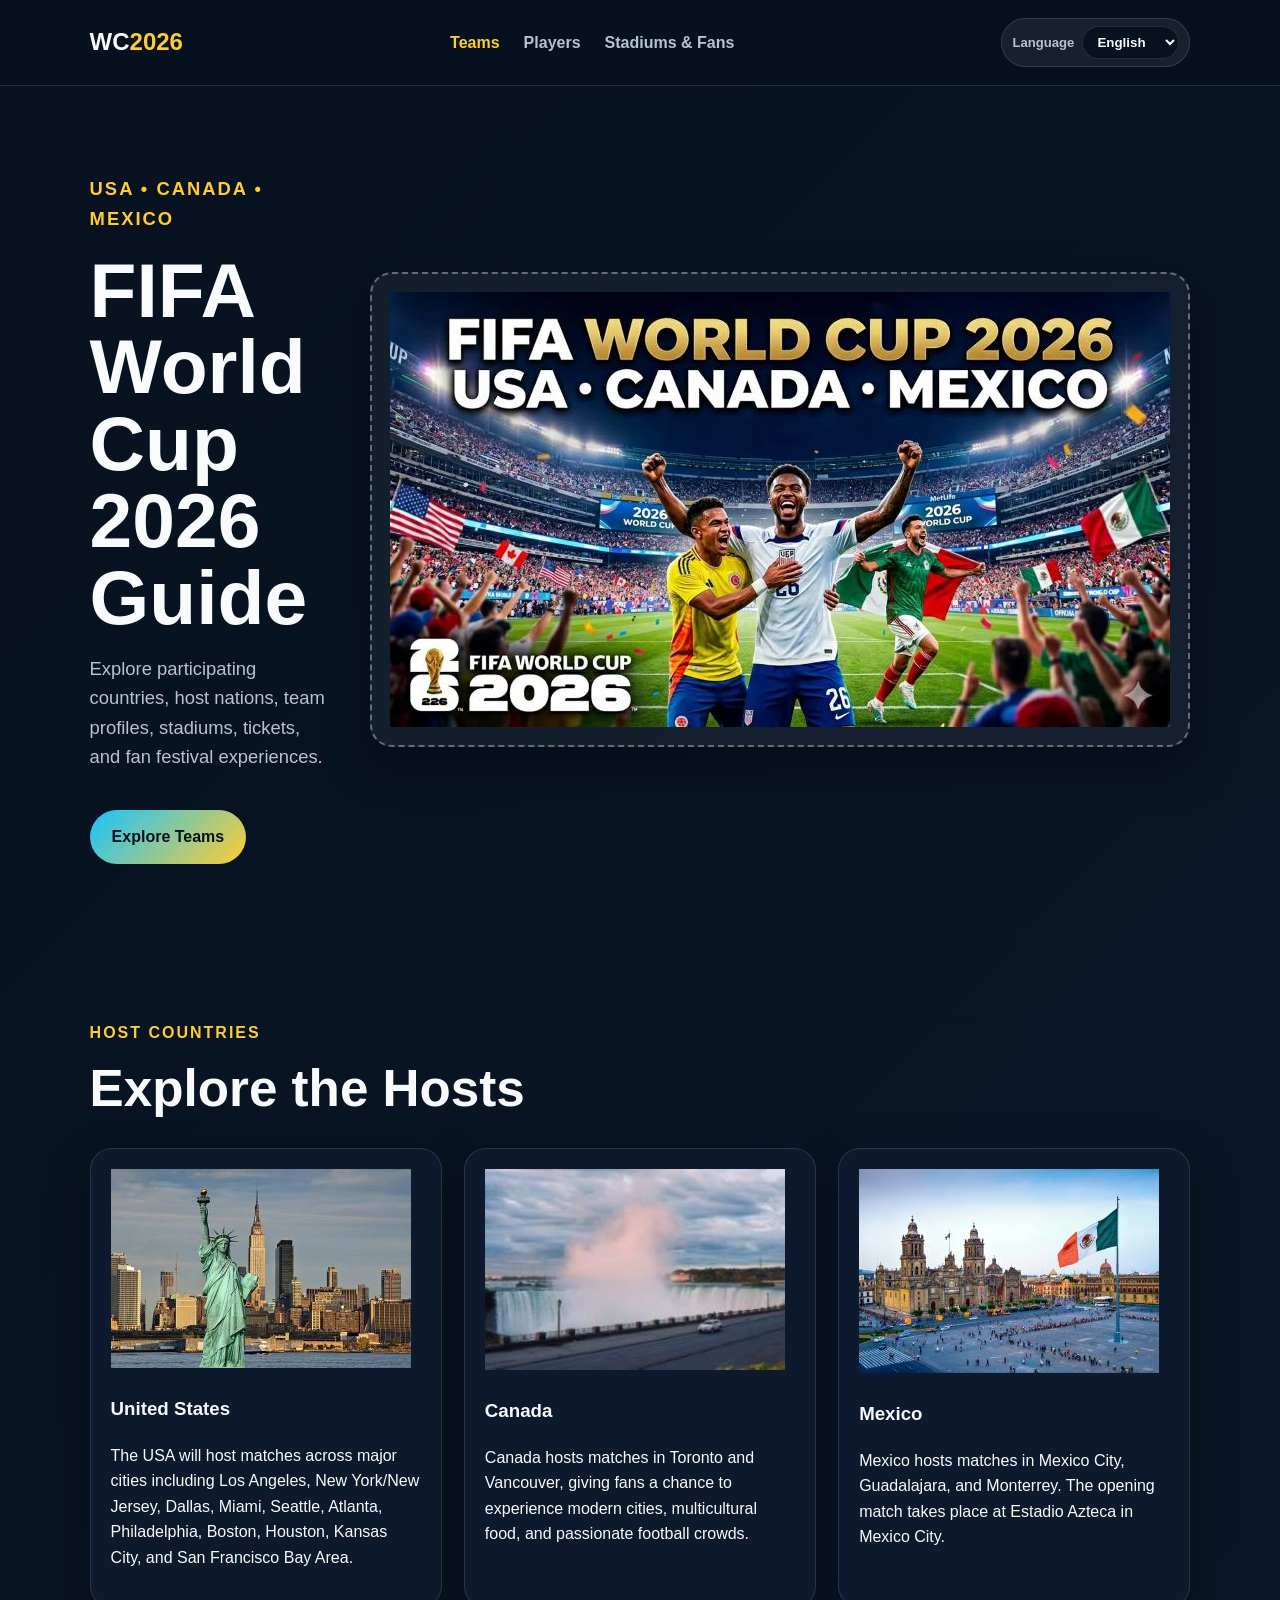
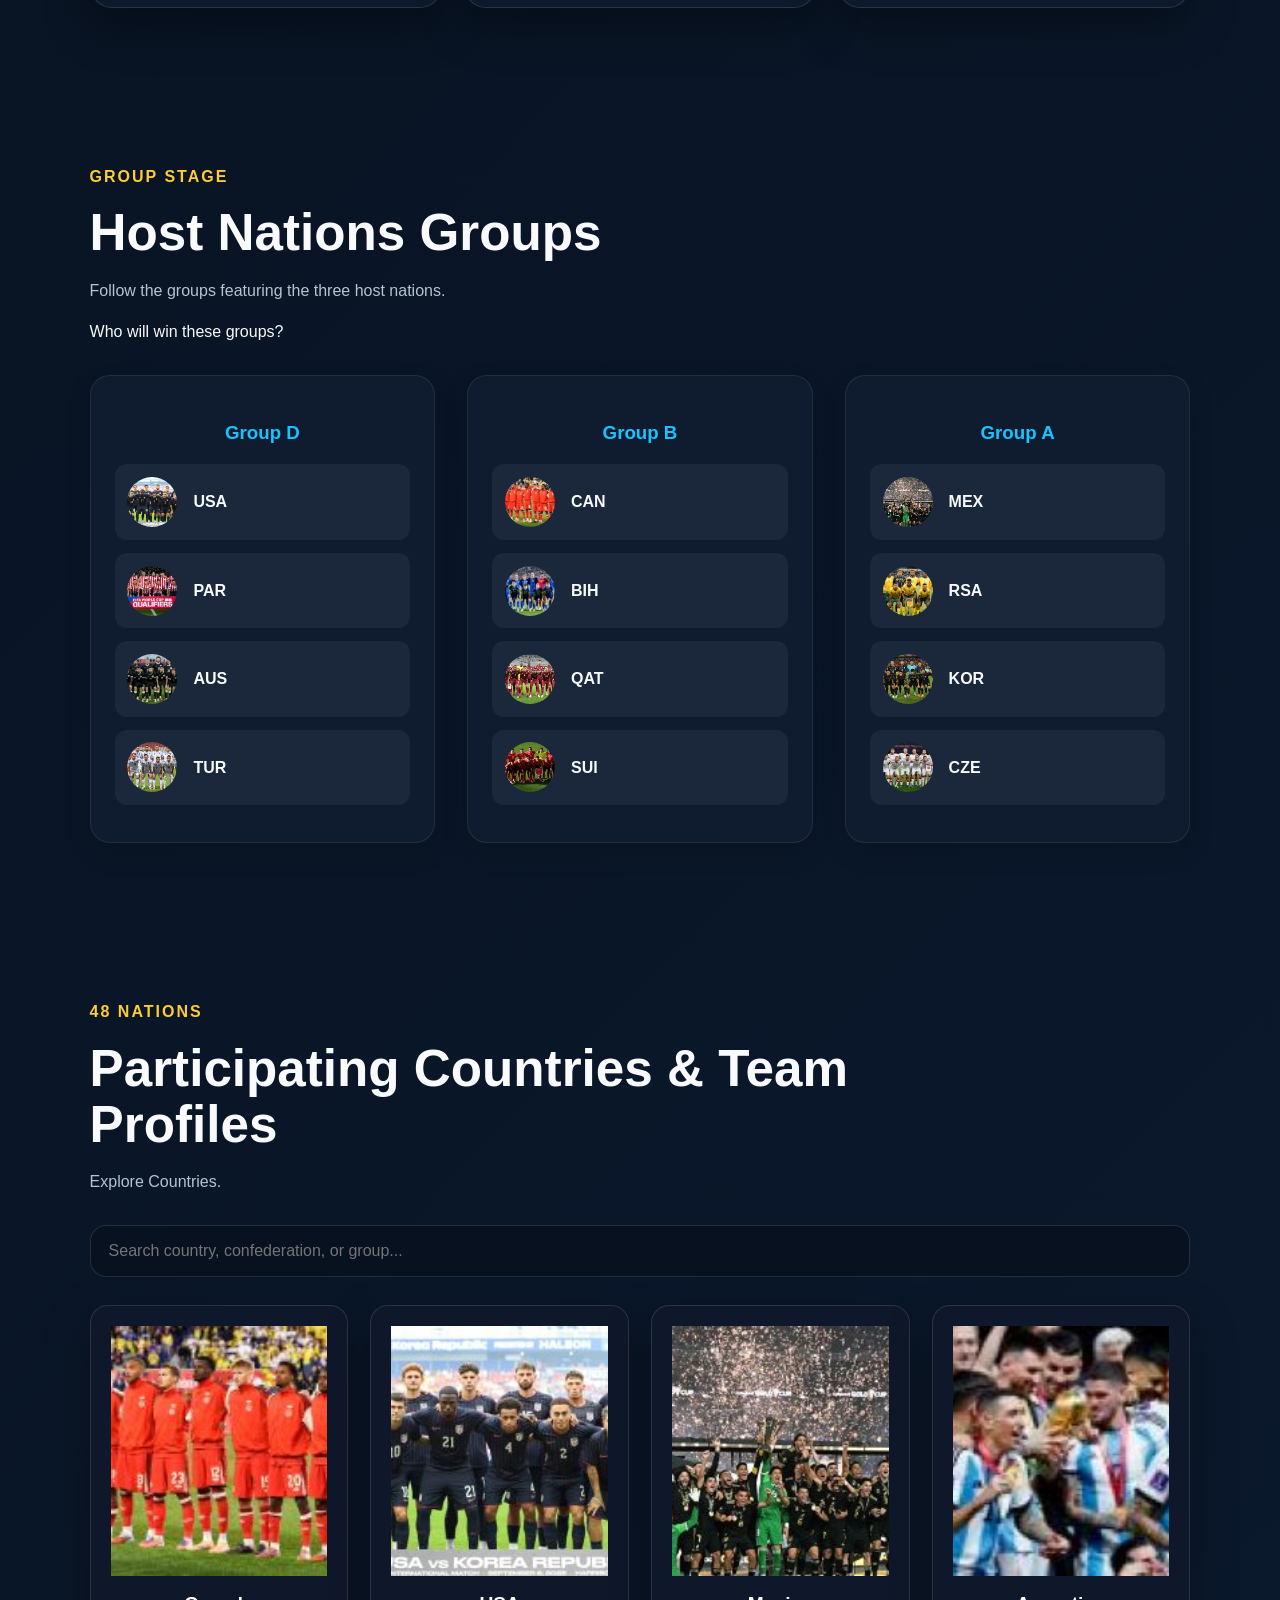
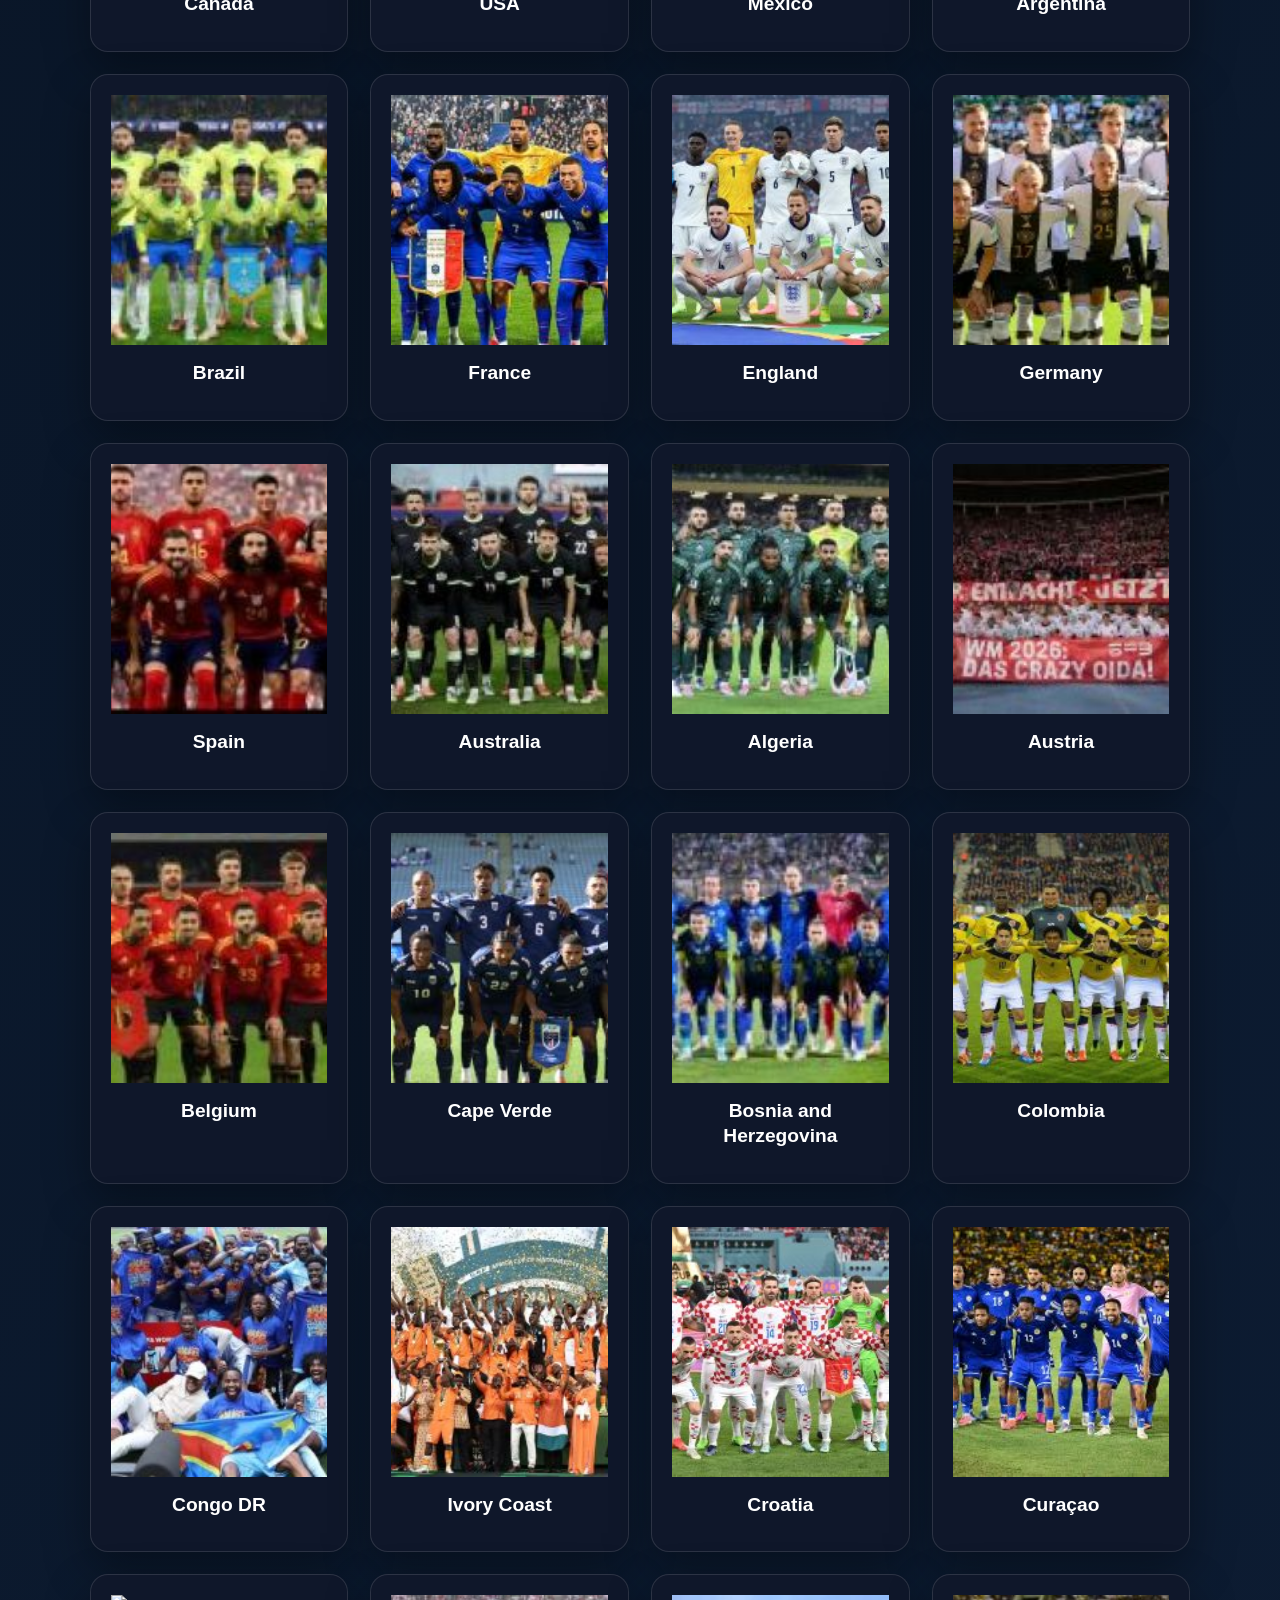
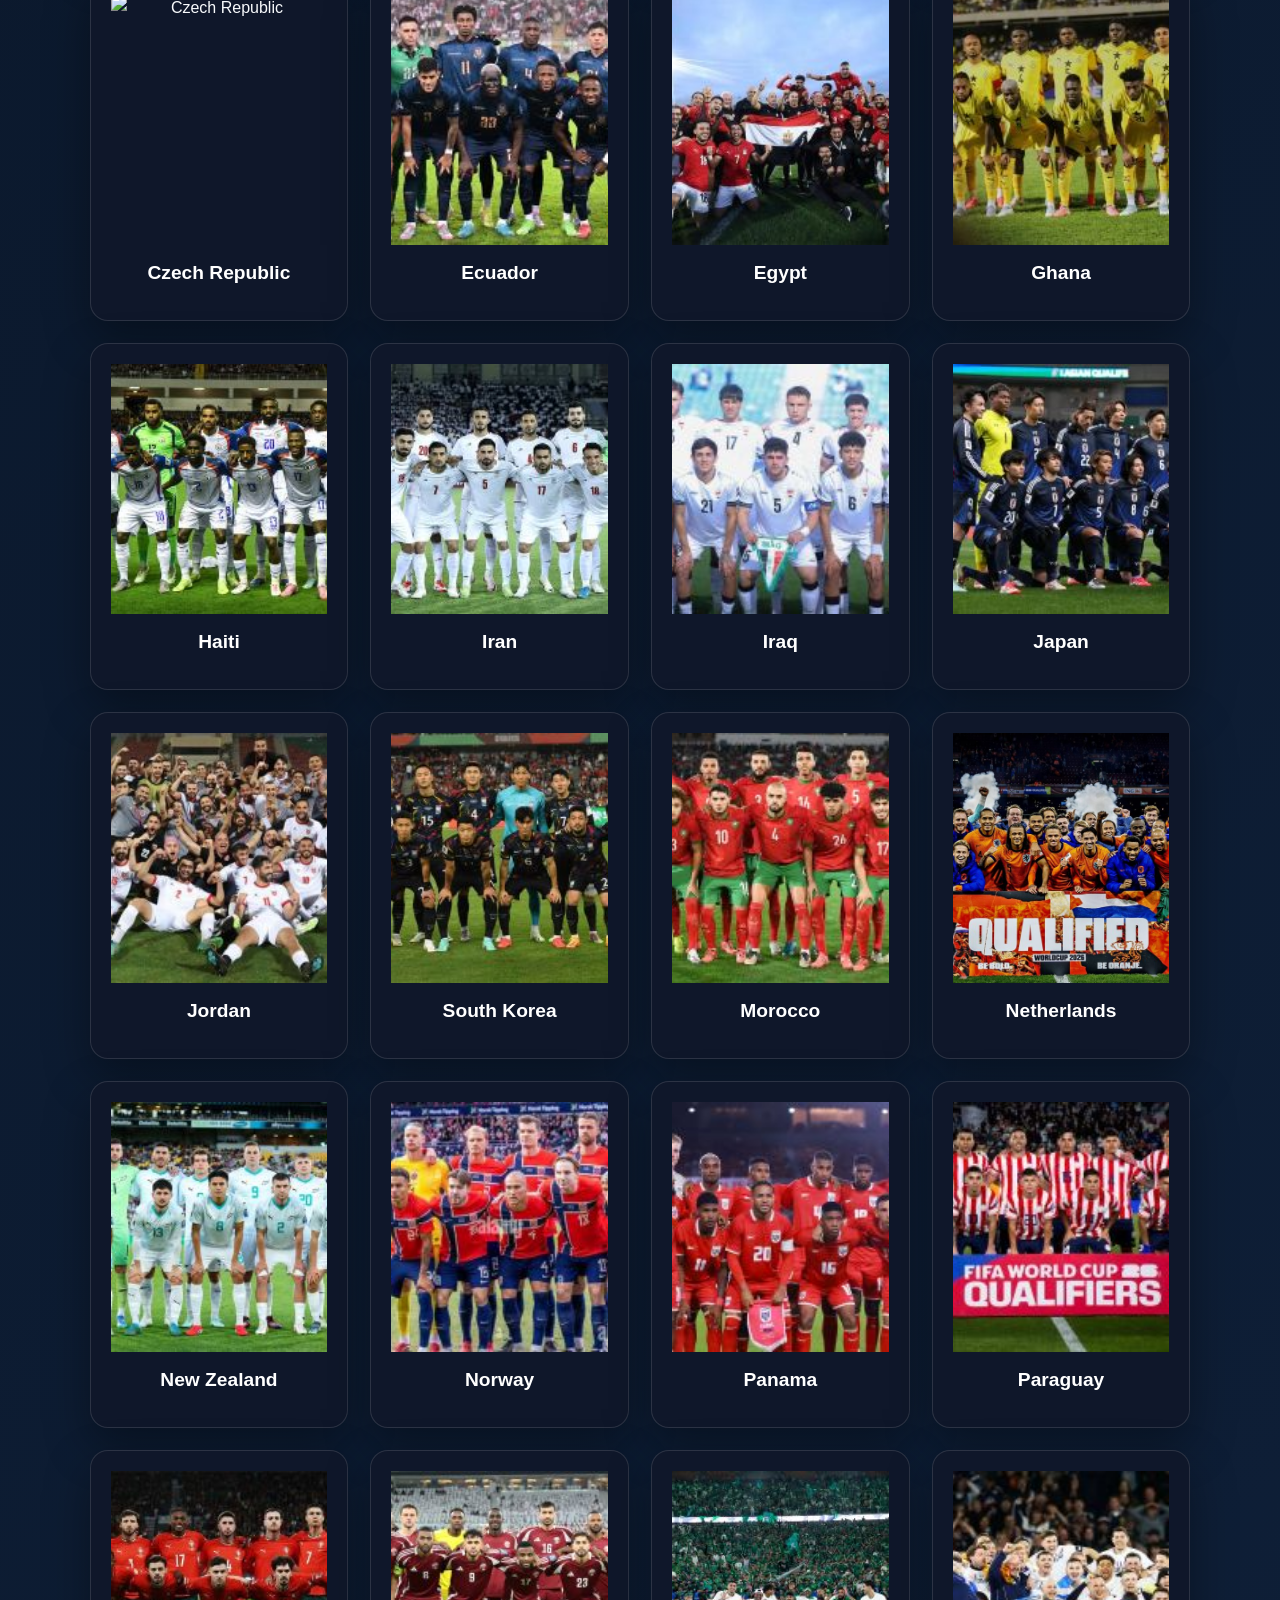
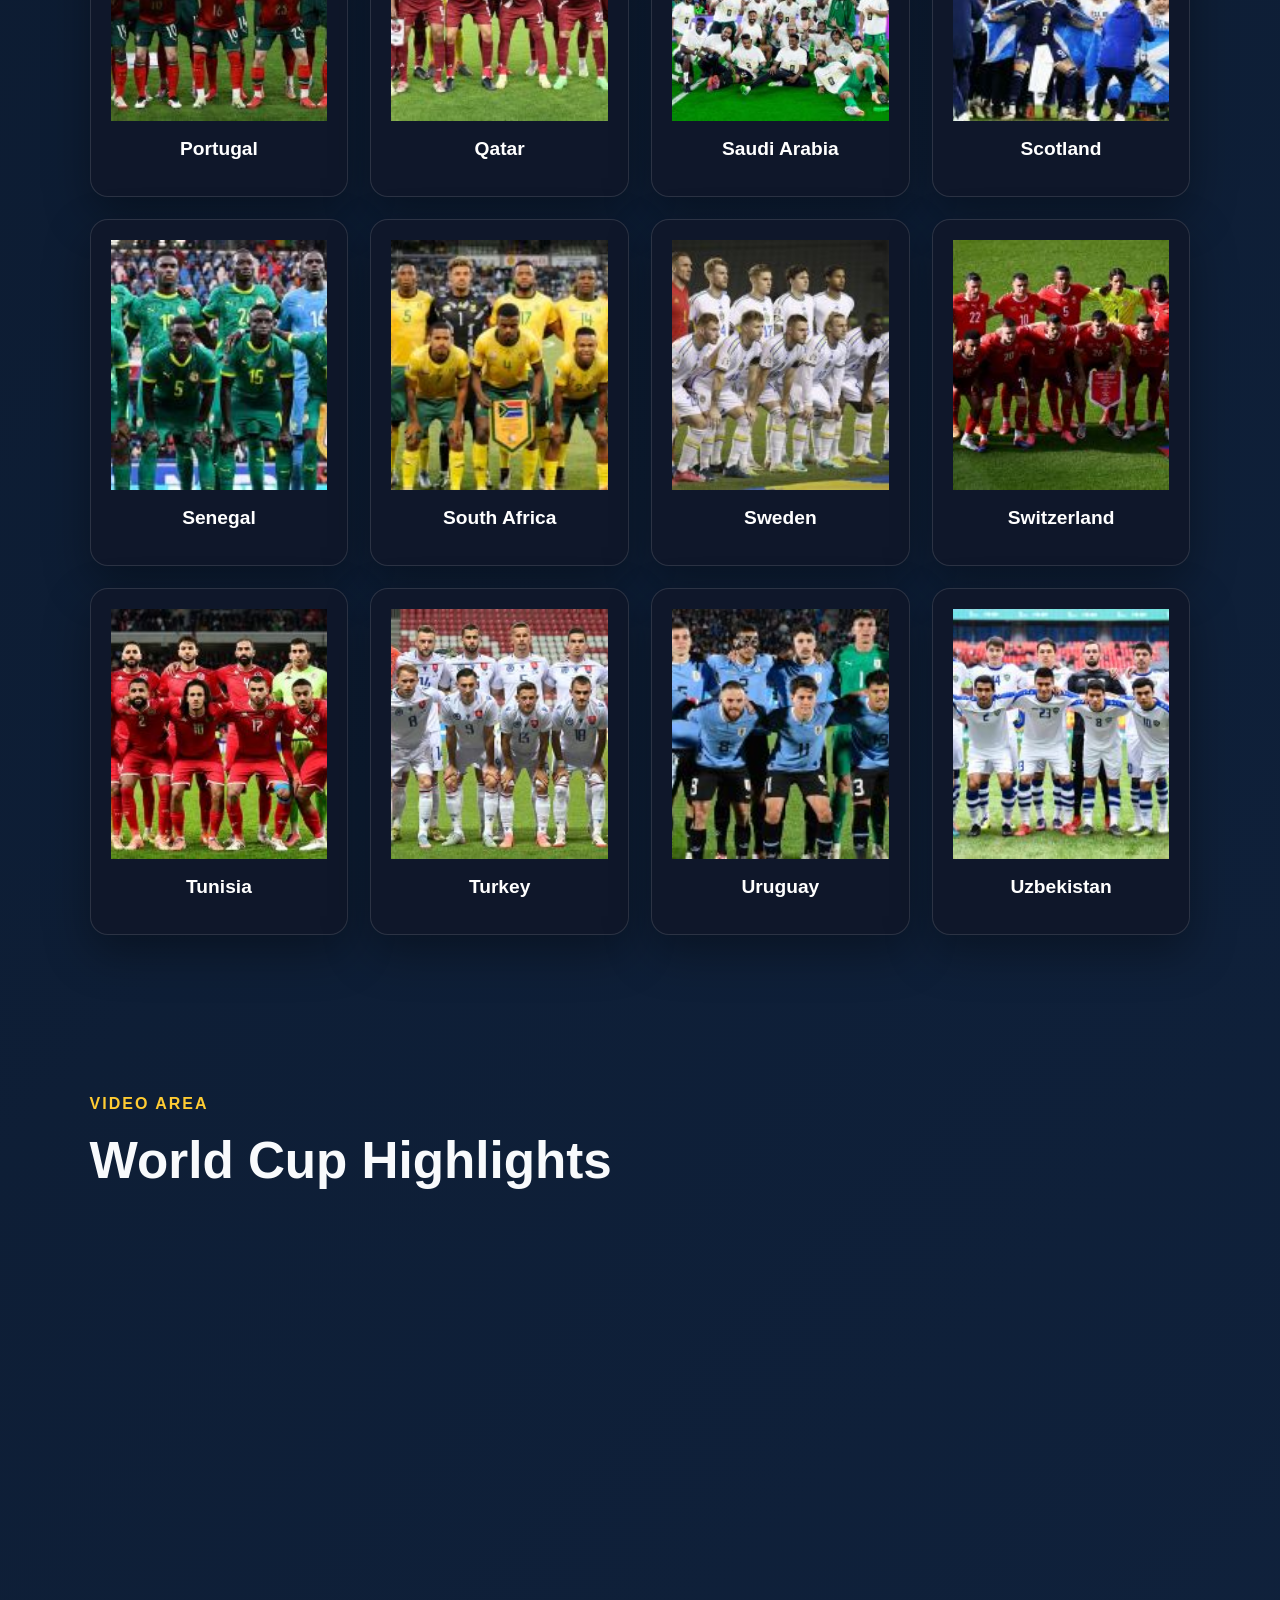
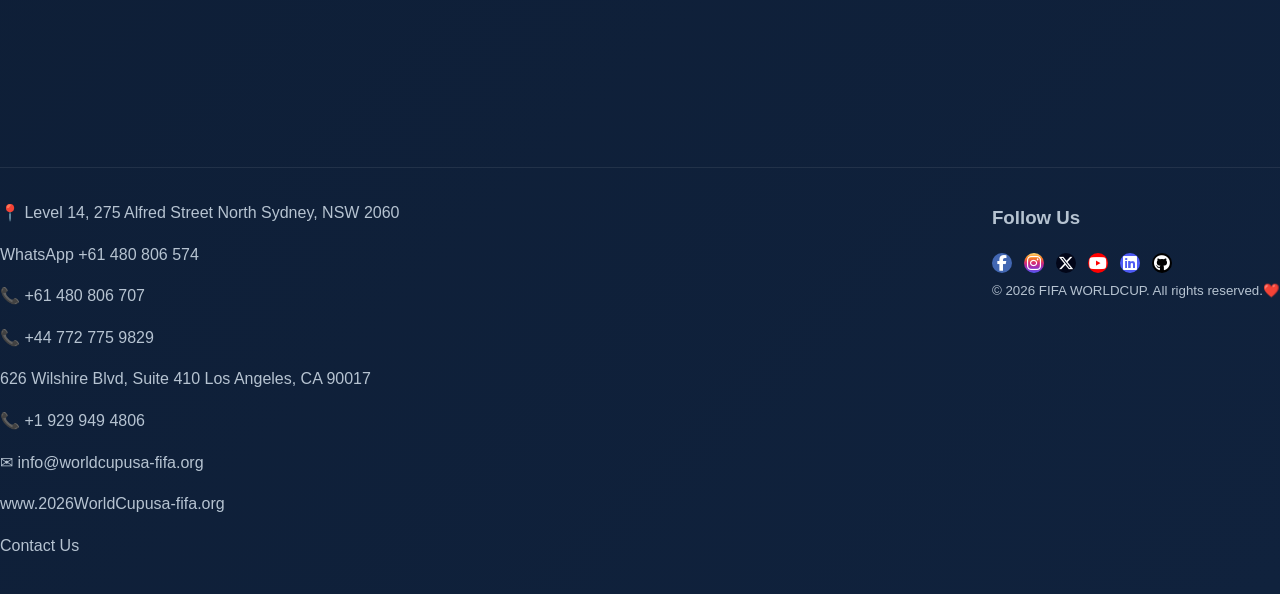
==== commit 1746bb7b: "Add files via upload" ====
--- a/index.html
+++ b/index.html
@@ -226,6 +226,9 @@
       
      <p>✉ info@worldcupusa-fifa.org</p>
       <p><a href="#" id="connect">www.2026WorldCupusa-fifa.org </a></p>
+      <a href="mailto:info@worldcupusa-fifa.org?subject=World Cup Inquiry">
+  Contact Us
+</a>
     </div>
 
     <!-- Socials -->
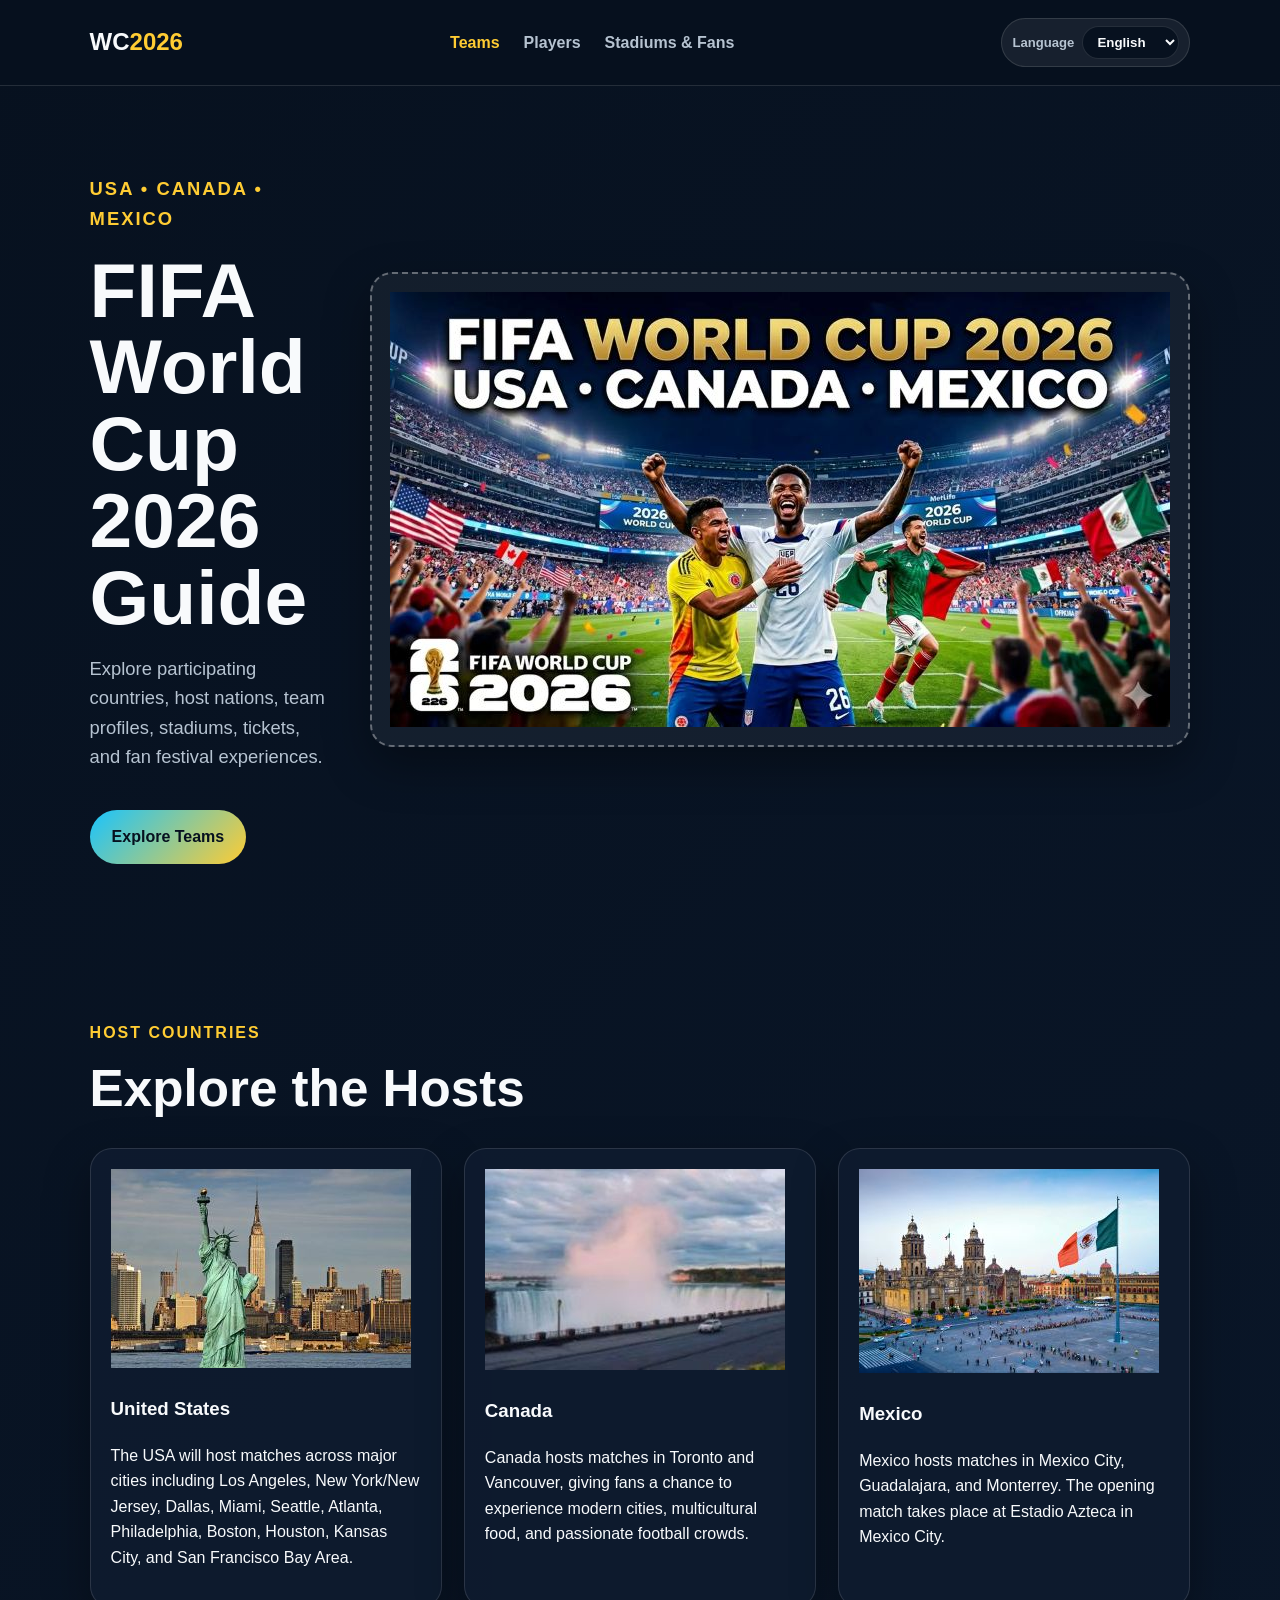
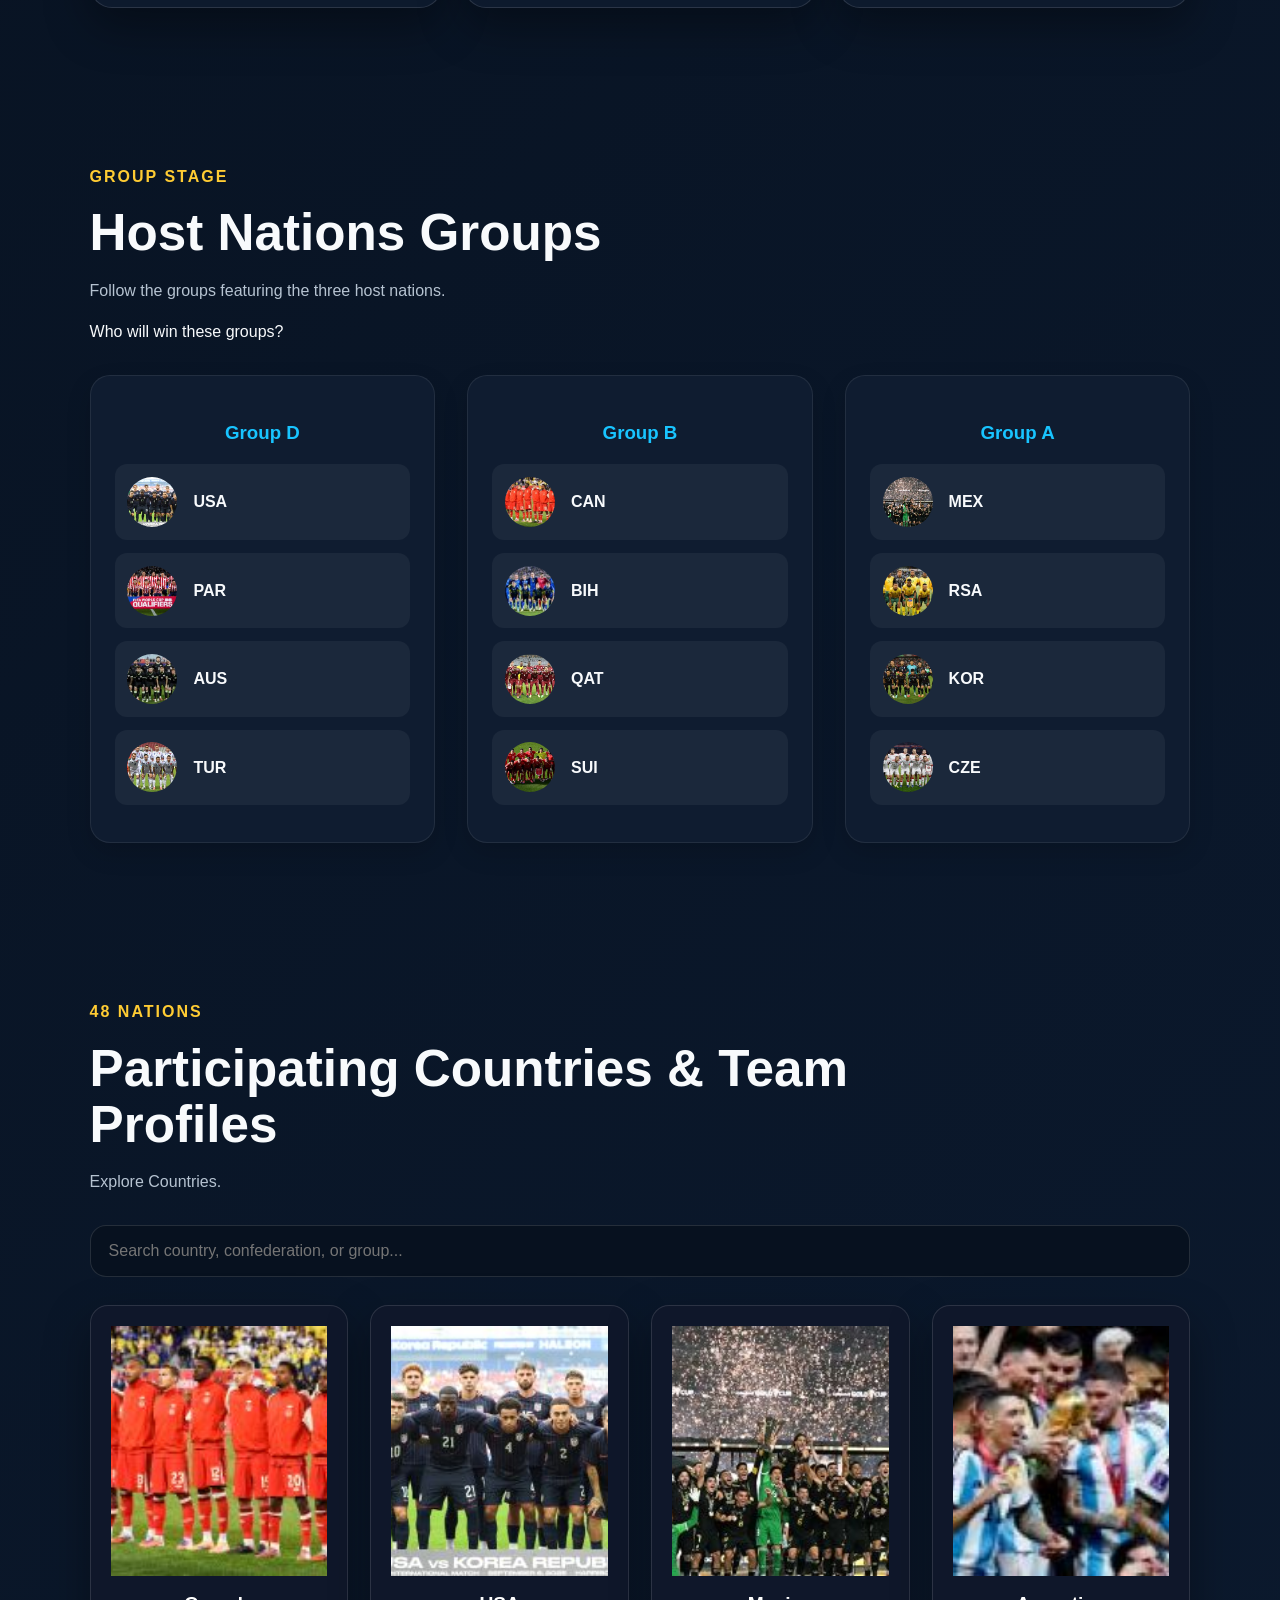
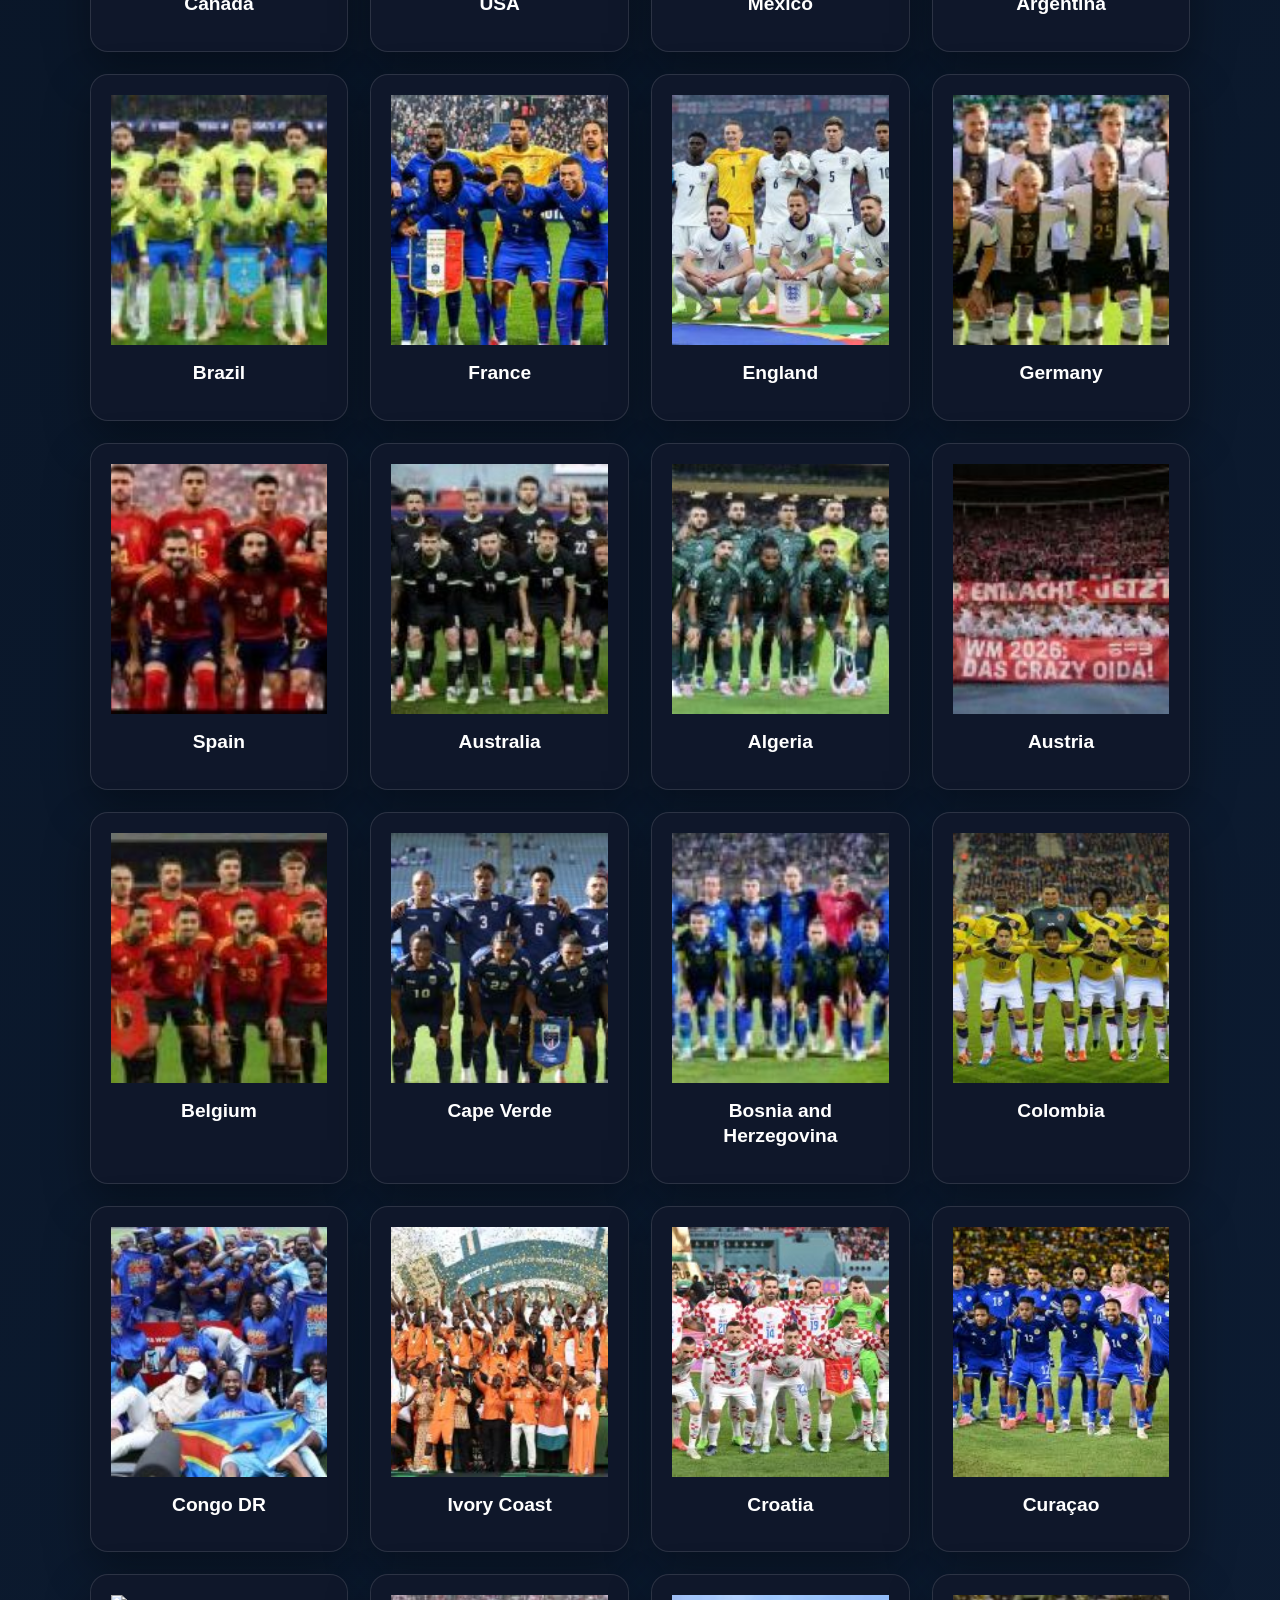
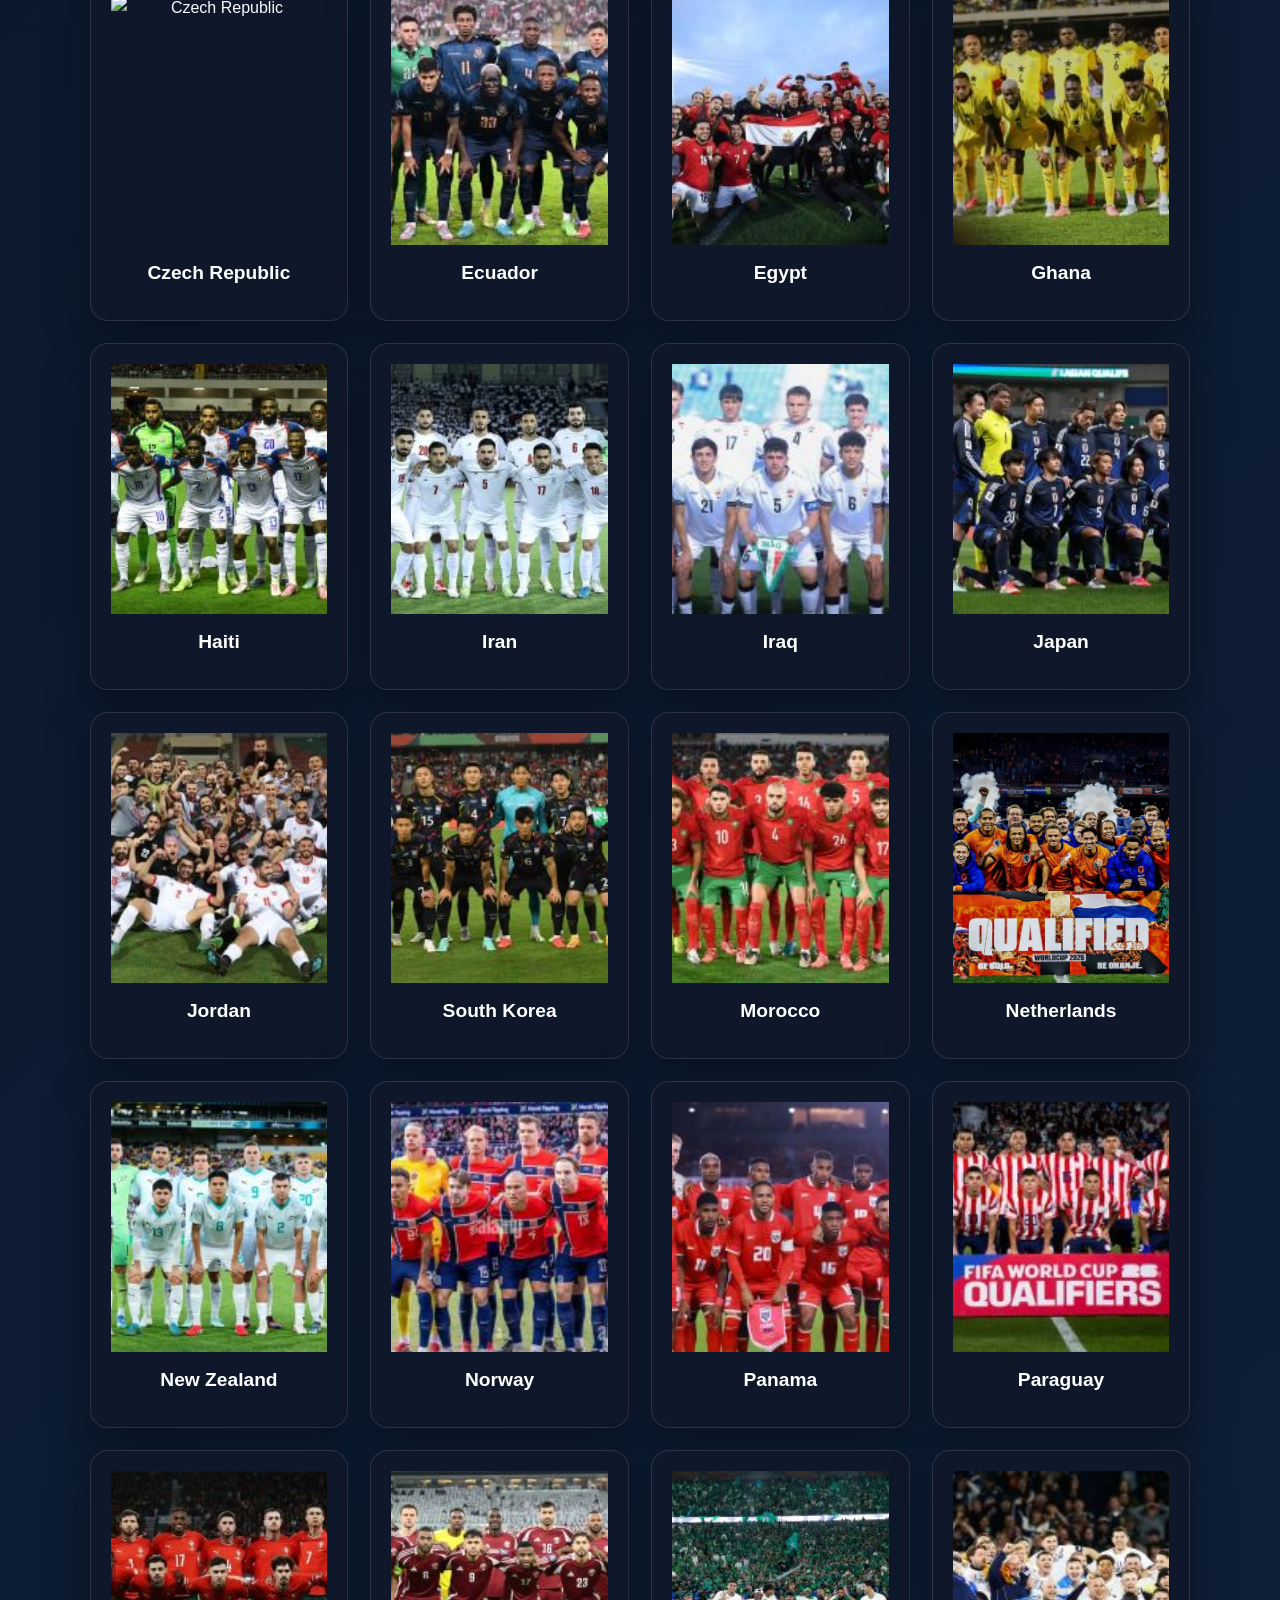
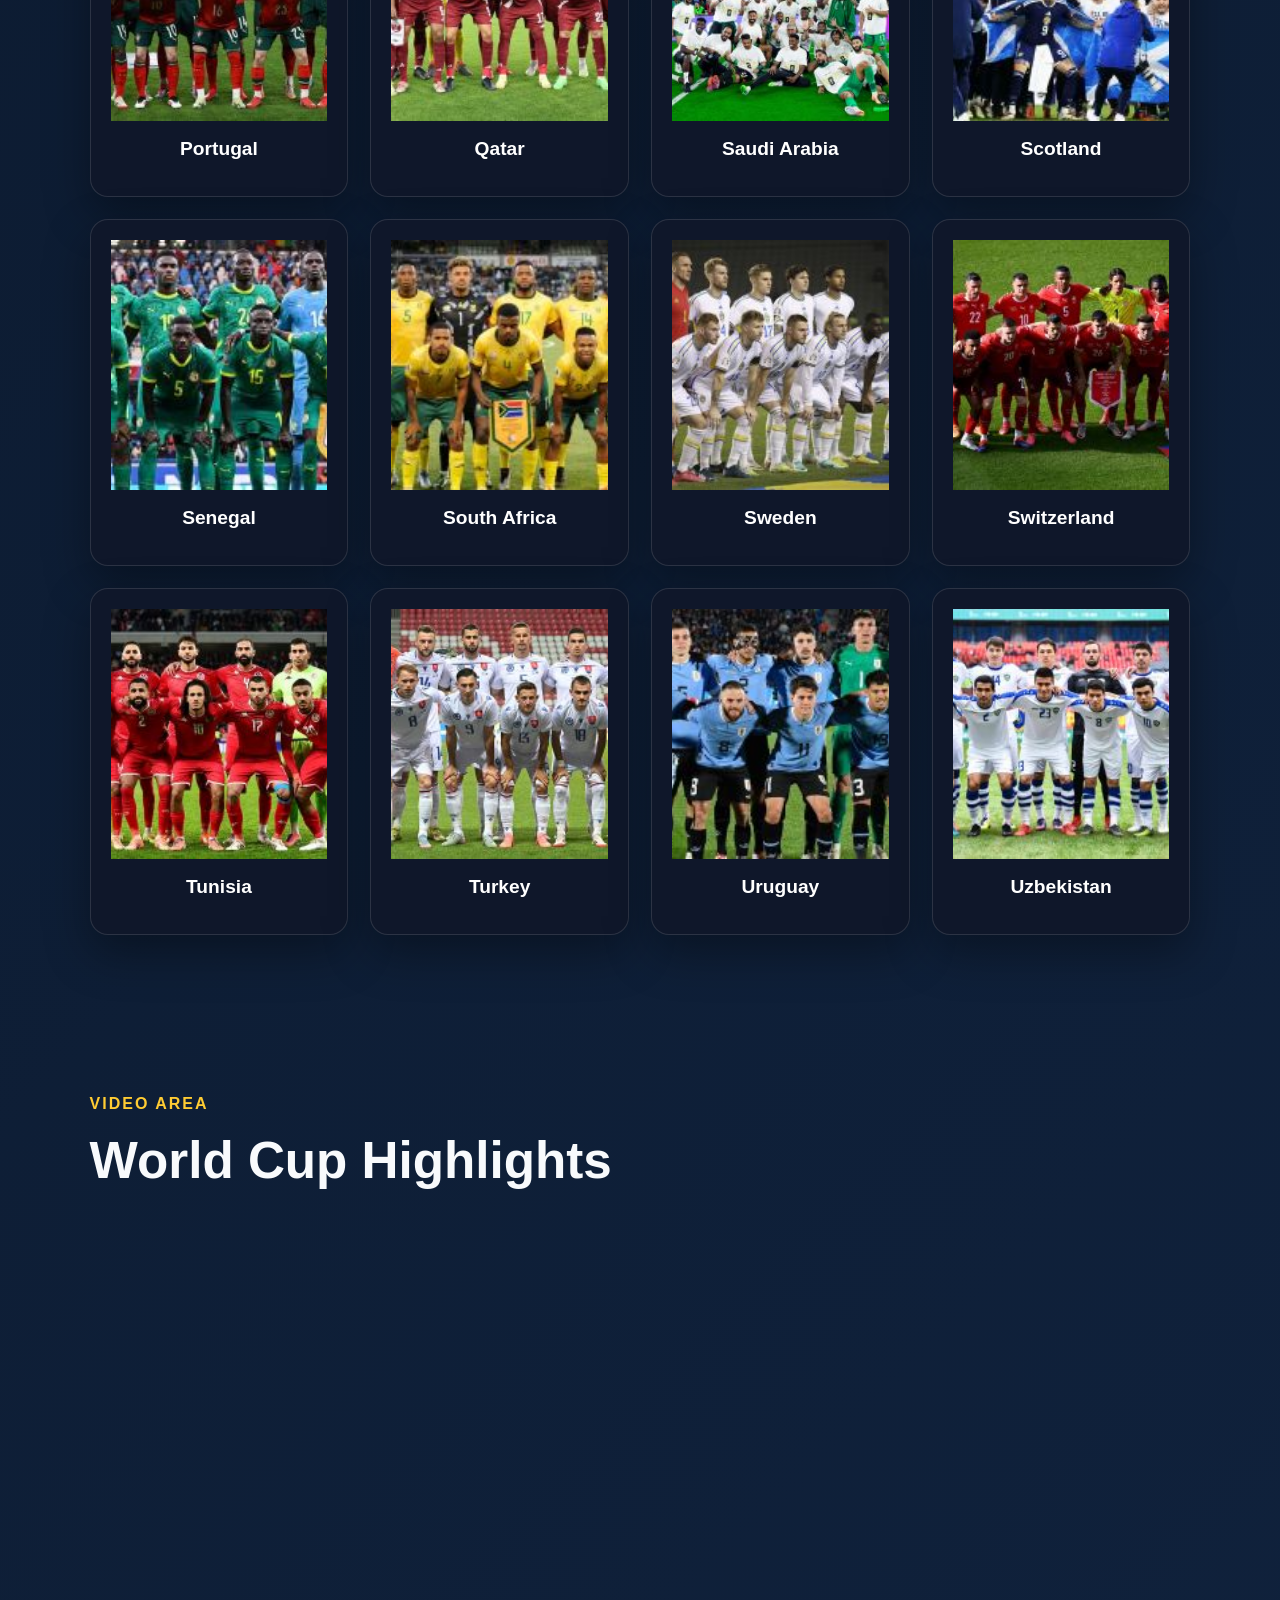
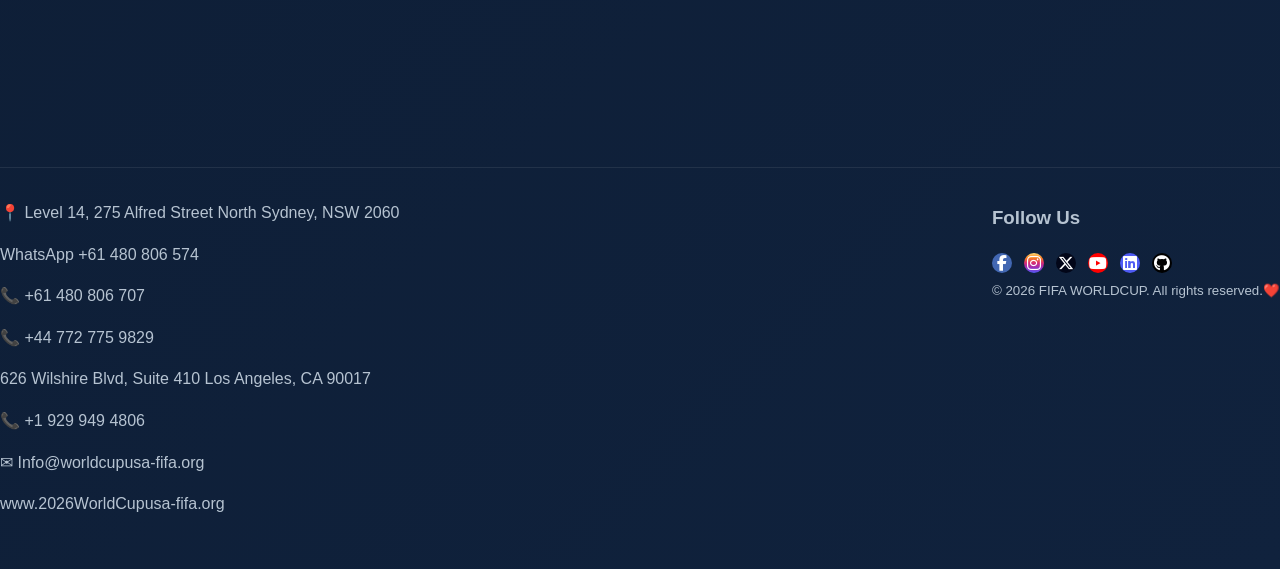
==== commit 49943169: "Add files via upload" ====
--- a/index.html
+++ b/index.html
@@ -224,11 +224,11 @@
 
 
       
-     <p>✉ info@worldcupusa-fifa.org</p>
+     <p>✉  <a href="mailto:info@worldcupusa-fifa.org?subject=World Cup Inquiry">
+  Info@worldcupusa-fifa.org
+</a></p>
       <p><a href="#" id="connect">www.2026WorldCupusa-fifa.org </a></p>
-      <a href="mailto:info@worldcupusa-fifa.org?subject=World Cup Inquiry">
-  Contact Us
-</a>
+     
     </div>
 
     <!-- Socials -->
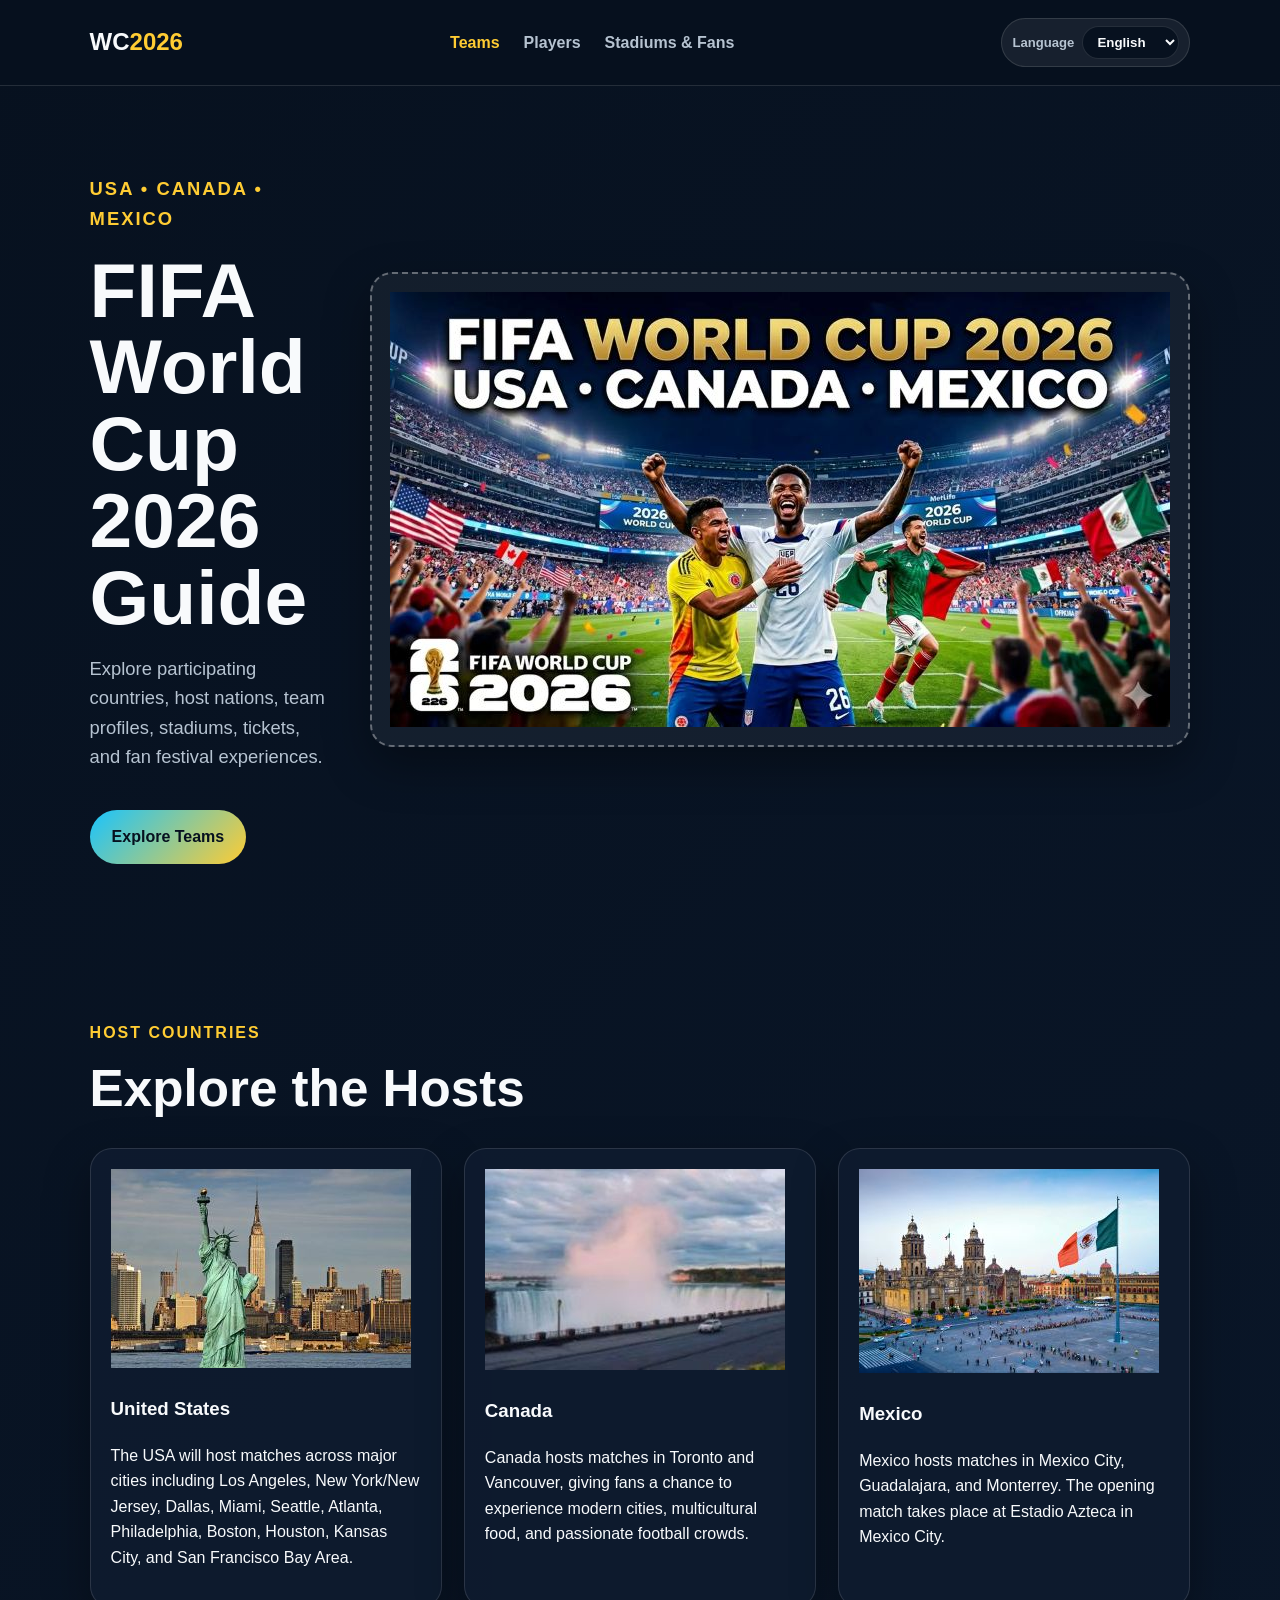
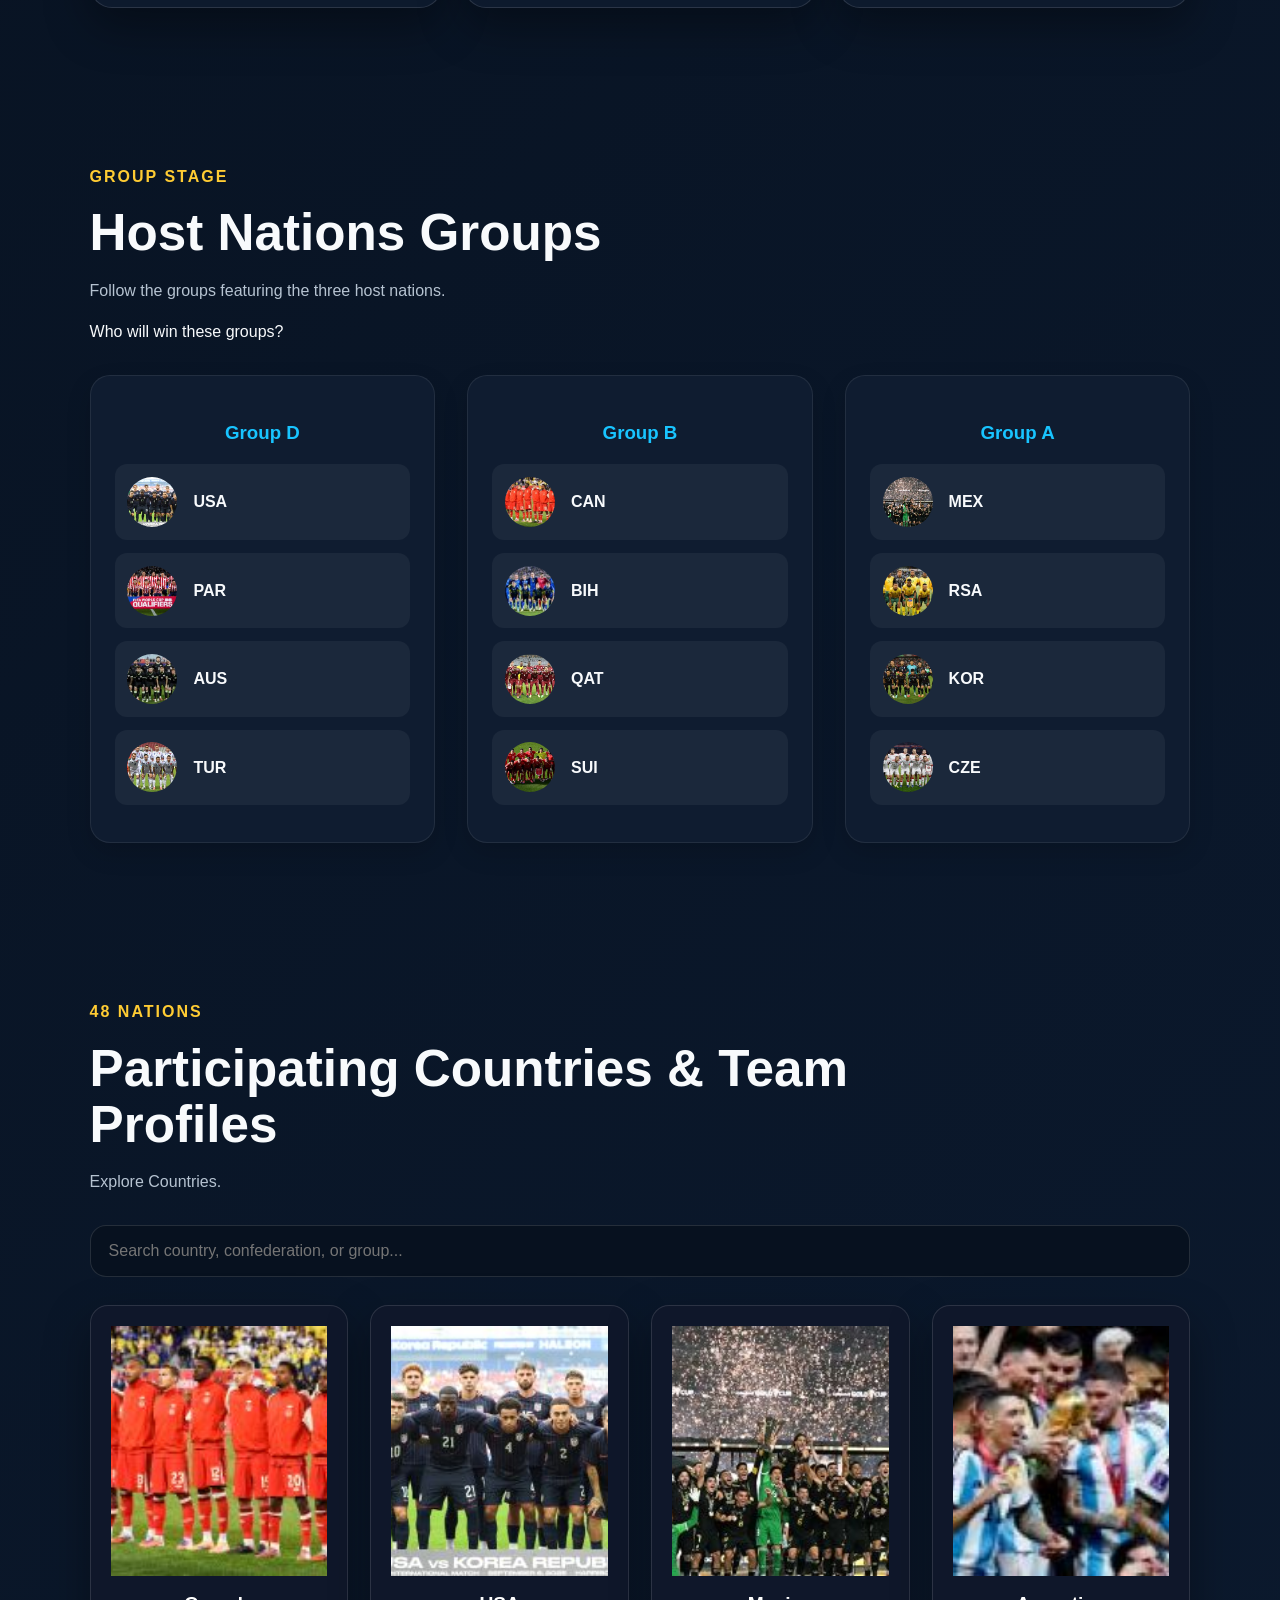
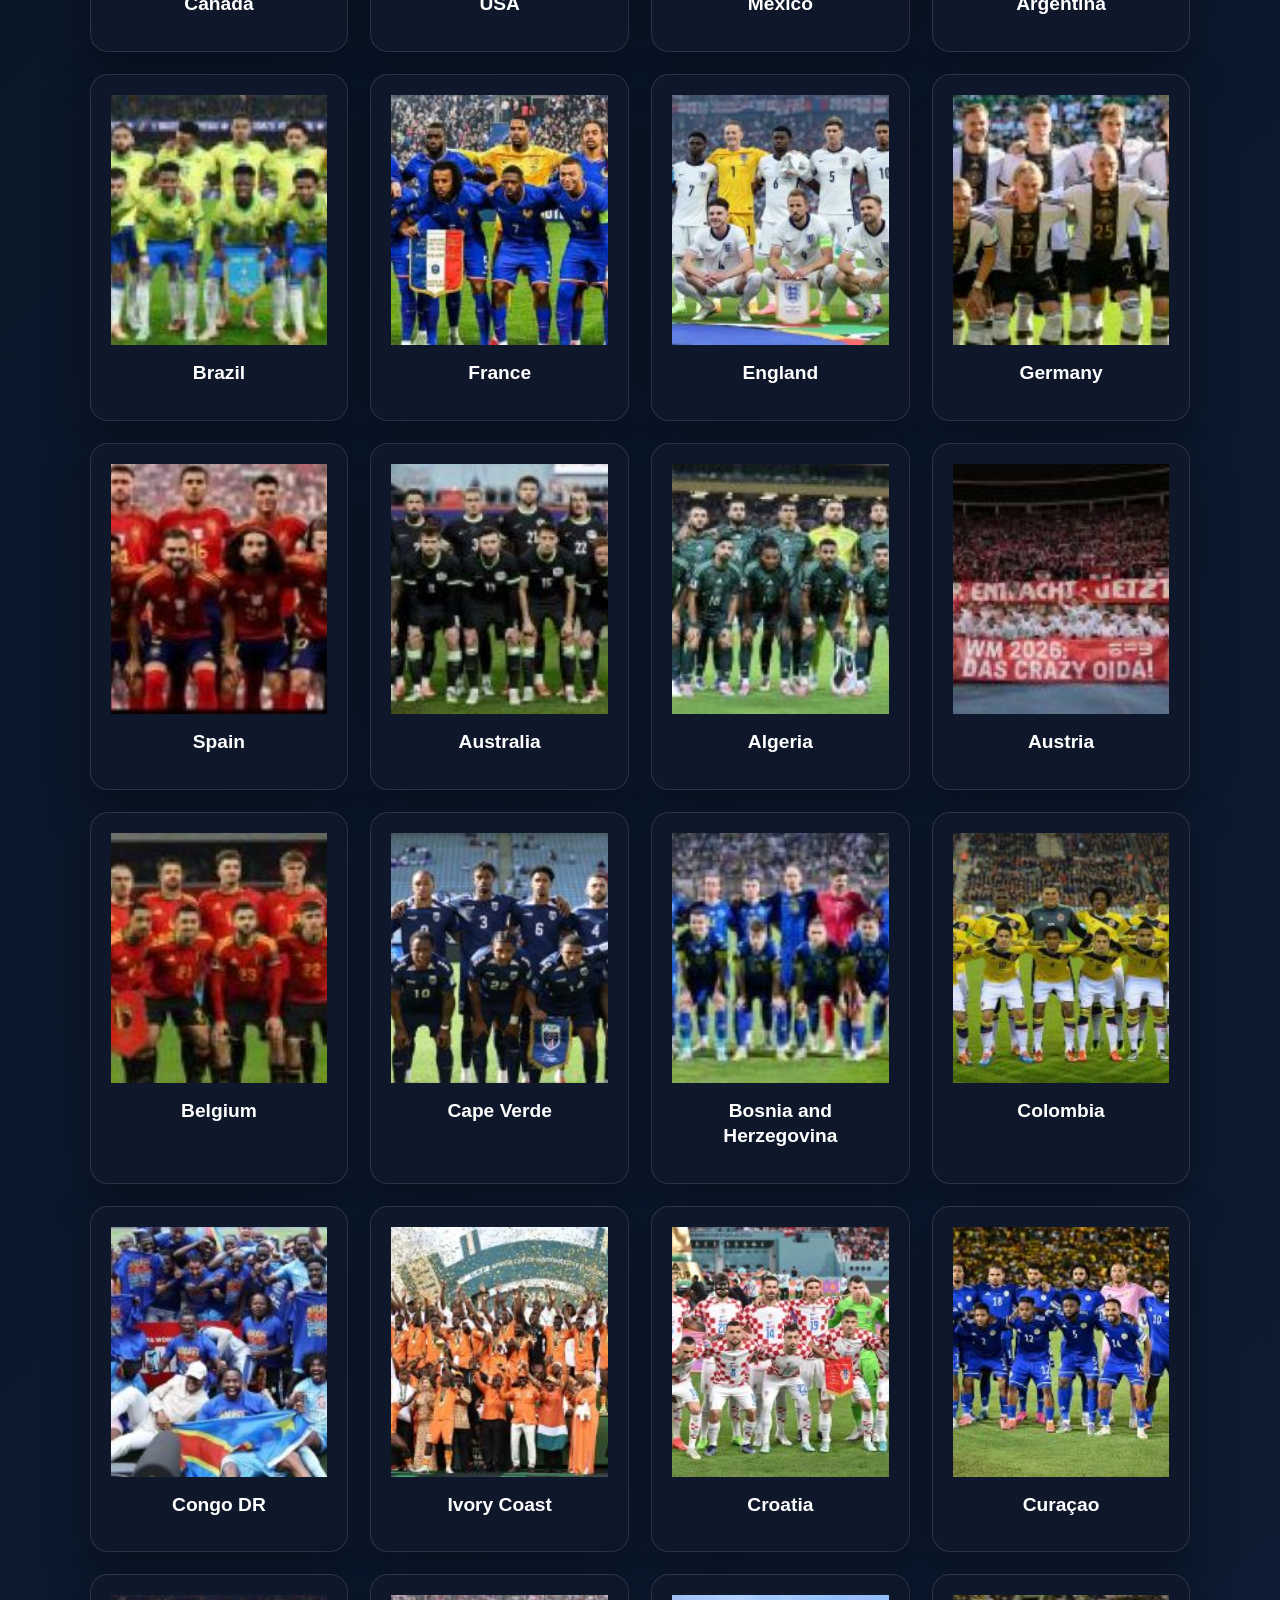
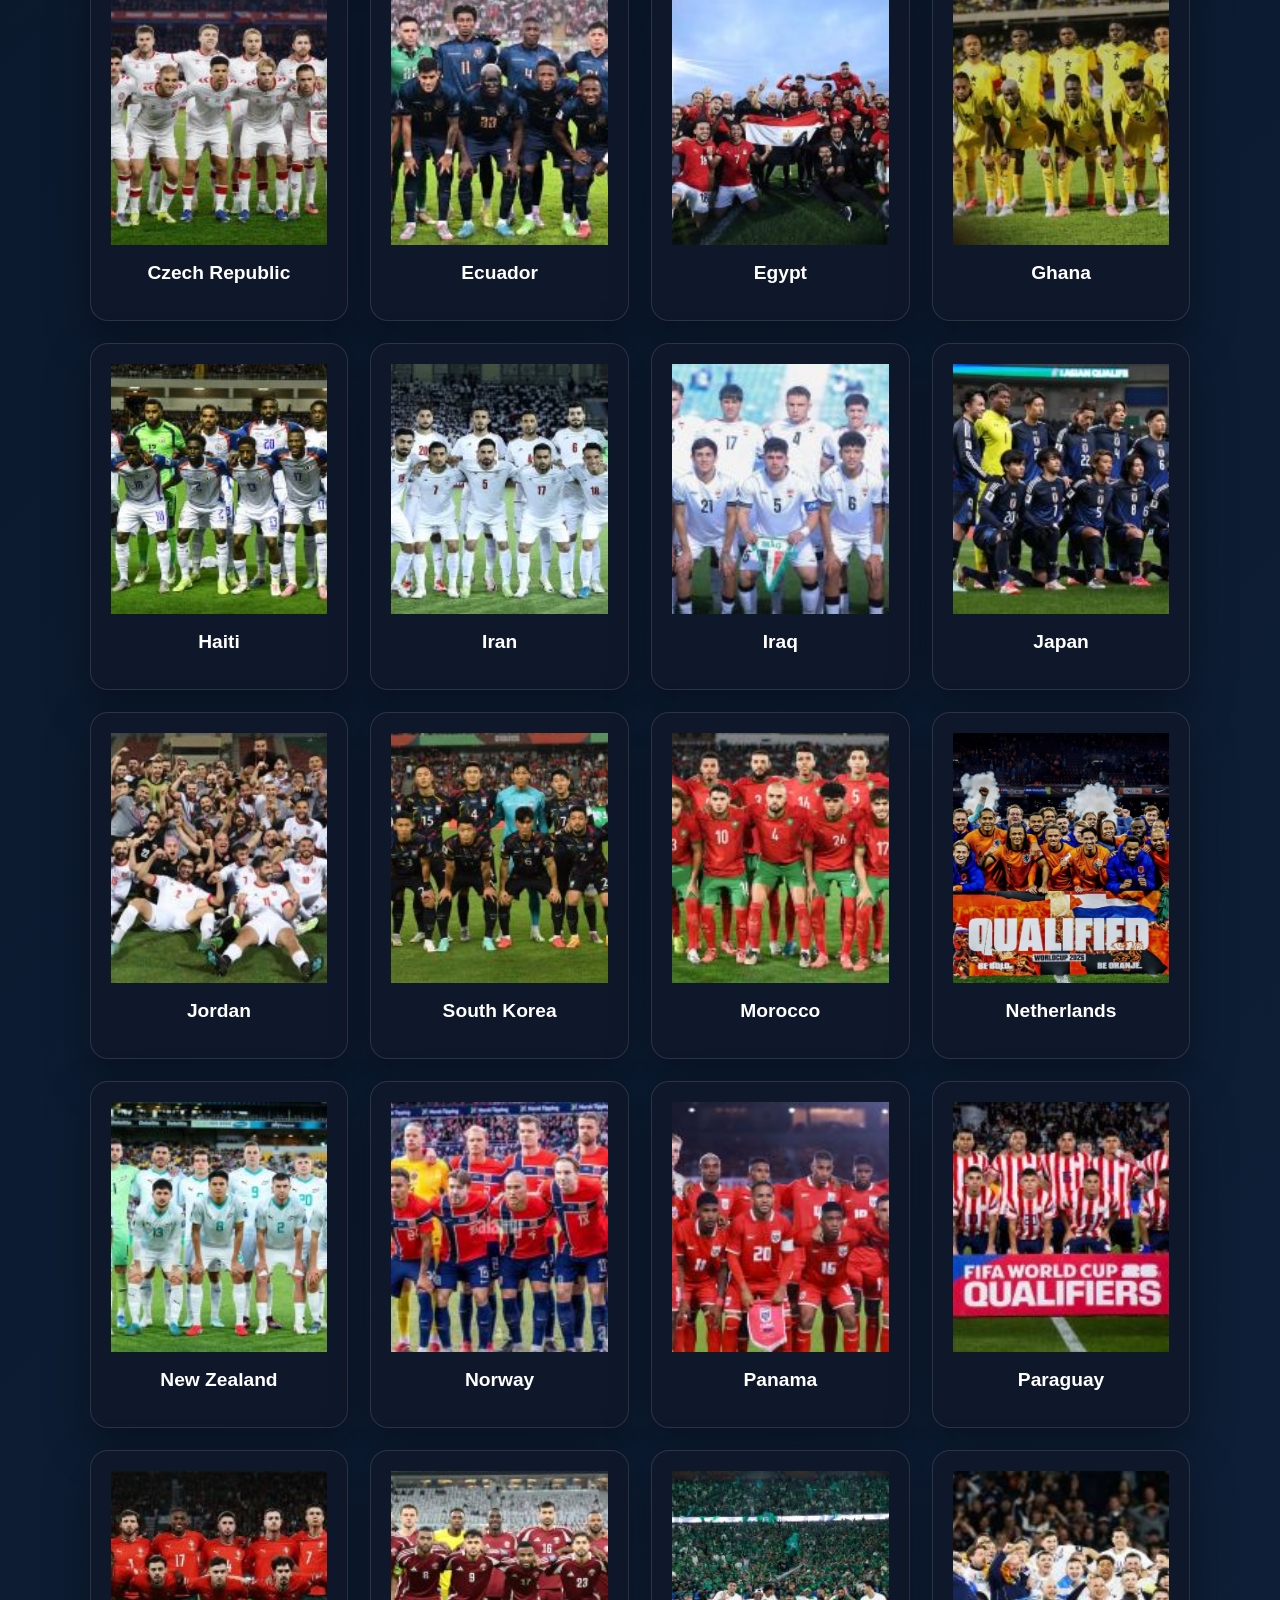
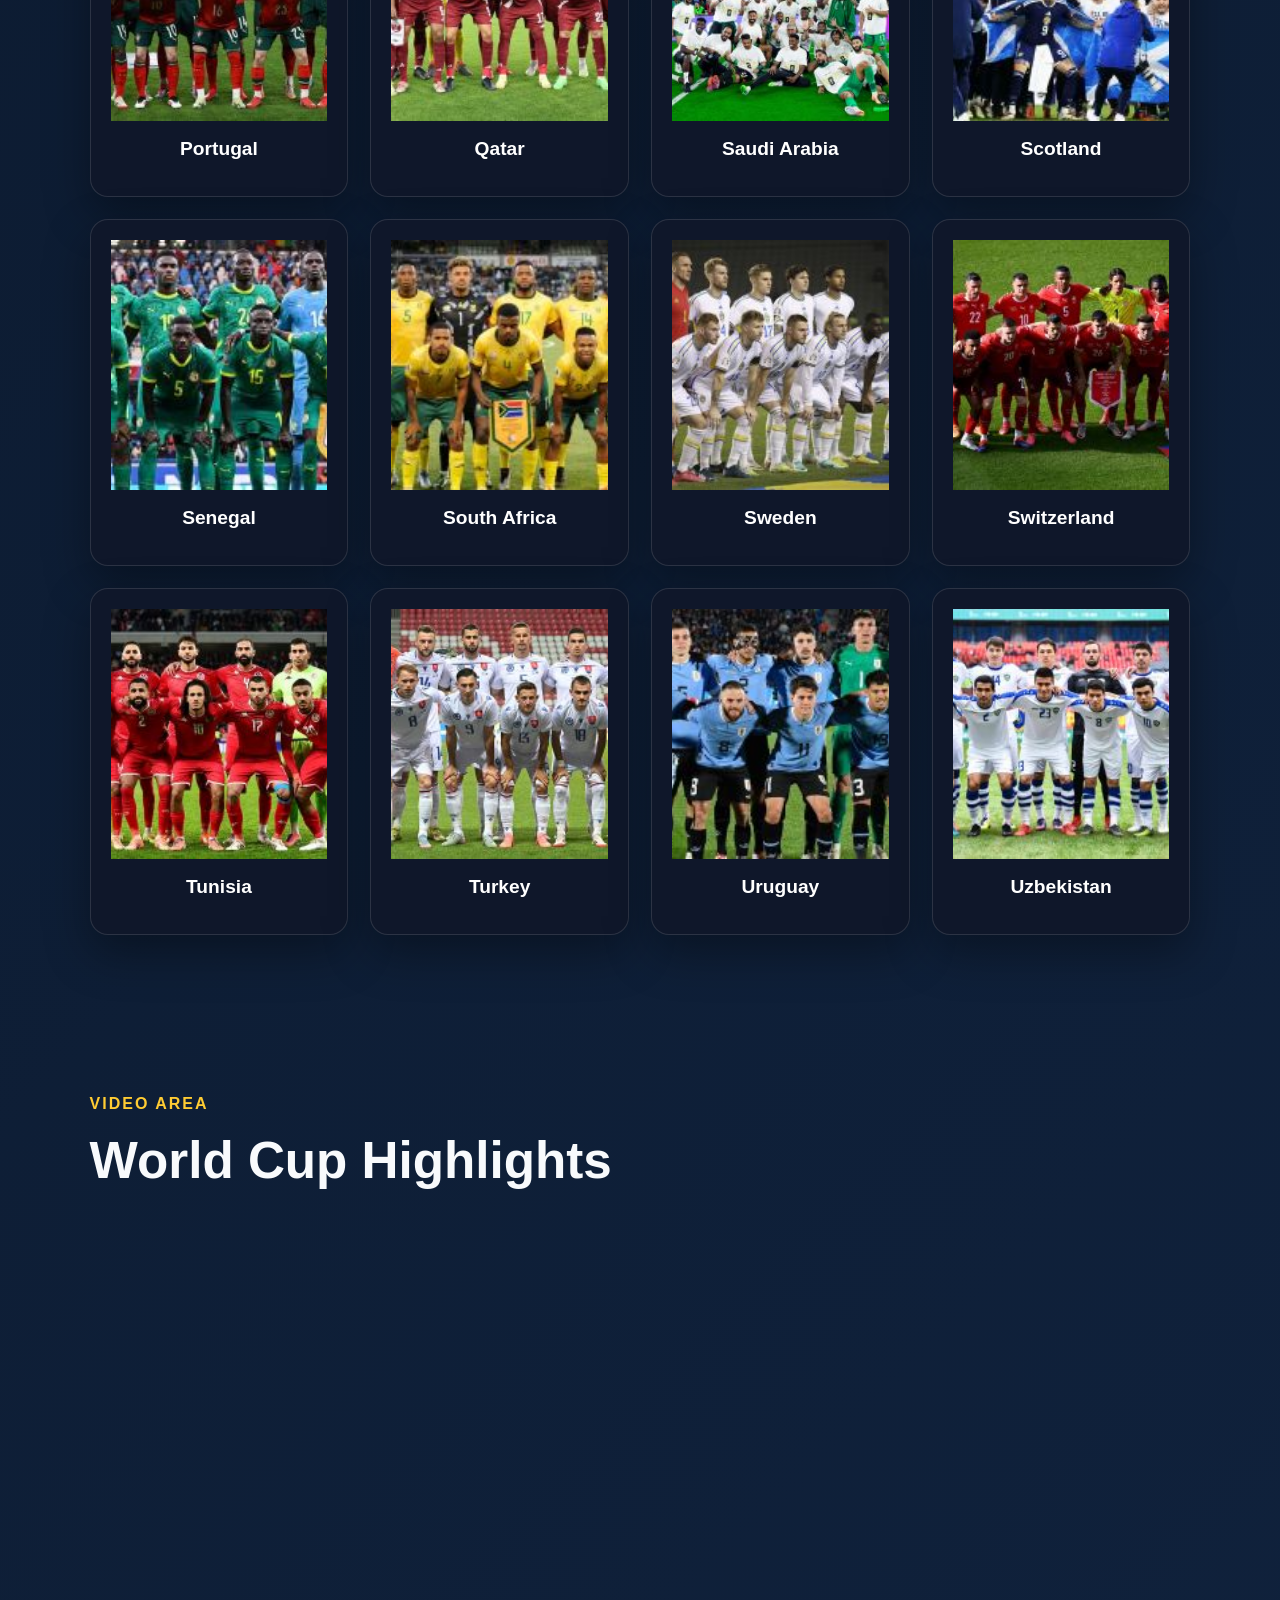
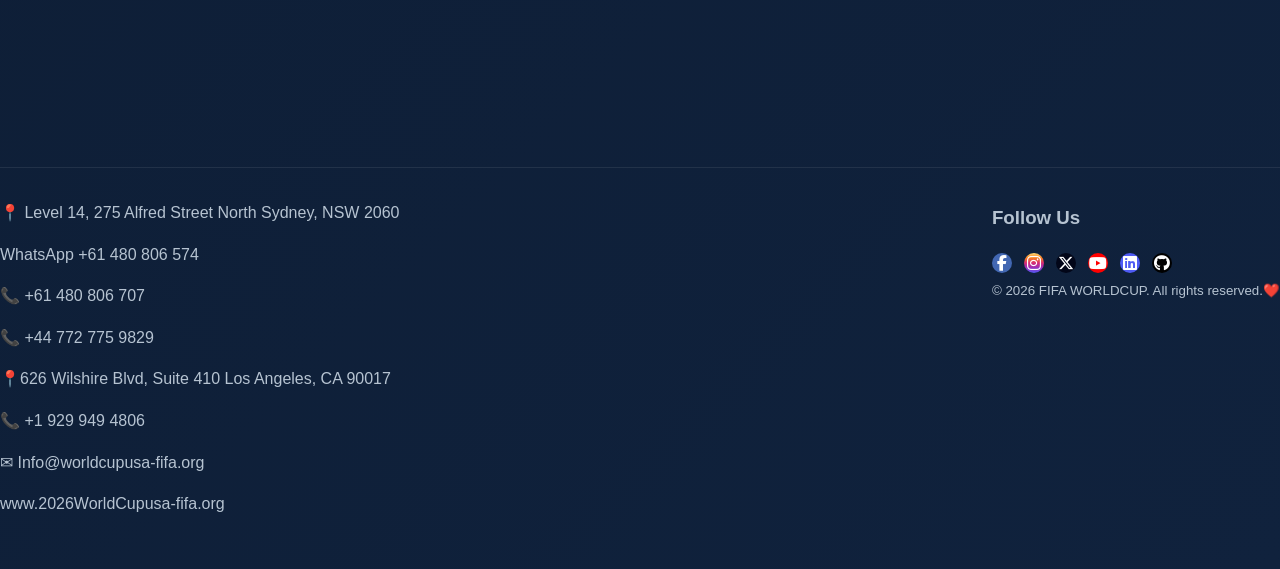
==== commit e0b39fe1: "Add files via upload" ====
--- a/index.html
+++ b/index.html
@@ -218,15 +218,12 @@
       <p> WhatsApp ‪+61 480 806 574‬</p>
       <p> 📞 ‪+61 480 806 707‬</p>
       <p> 📞 ‪+44 772 775 9829‬</p>
-      <p>626 Wilshire Blvd, Suite 410 Los Angeles, CA 90017</p>
+      <p>📍626 Wilshire Blvd, Suite 410 Los Angeles, CA 90017</p>
       <p> 📞 ‪+1 929 949 4806‬</p>
 
-
-
-      
-     <p>✉  <a href="mailto:info@worldcupusa-fifa.org?subject=World Cup Inquiry">
-  Info@worldcupusa-fifa.org
-</a></p>
+     
+     <p>✉<a href="mailto:info@worldcupusa-fifa.org?subject=World Cup Inquiry">
+        Info@worldcupusa-fifa.org</a></p>
       <p><a href="#" id="connect">www.2026WorldCupusa-fifa.org </a></p>
      
     </div>
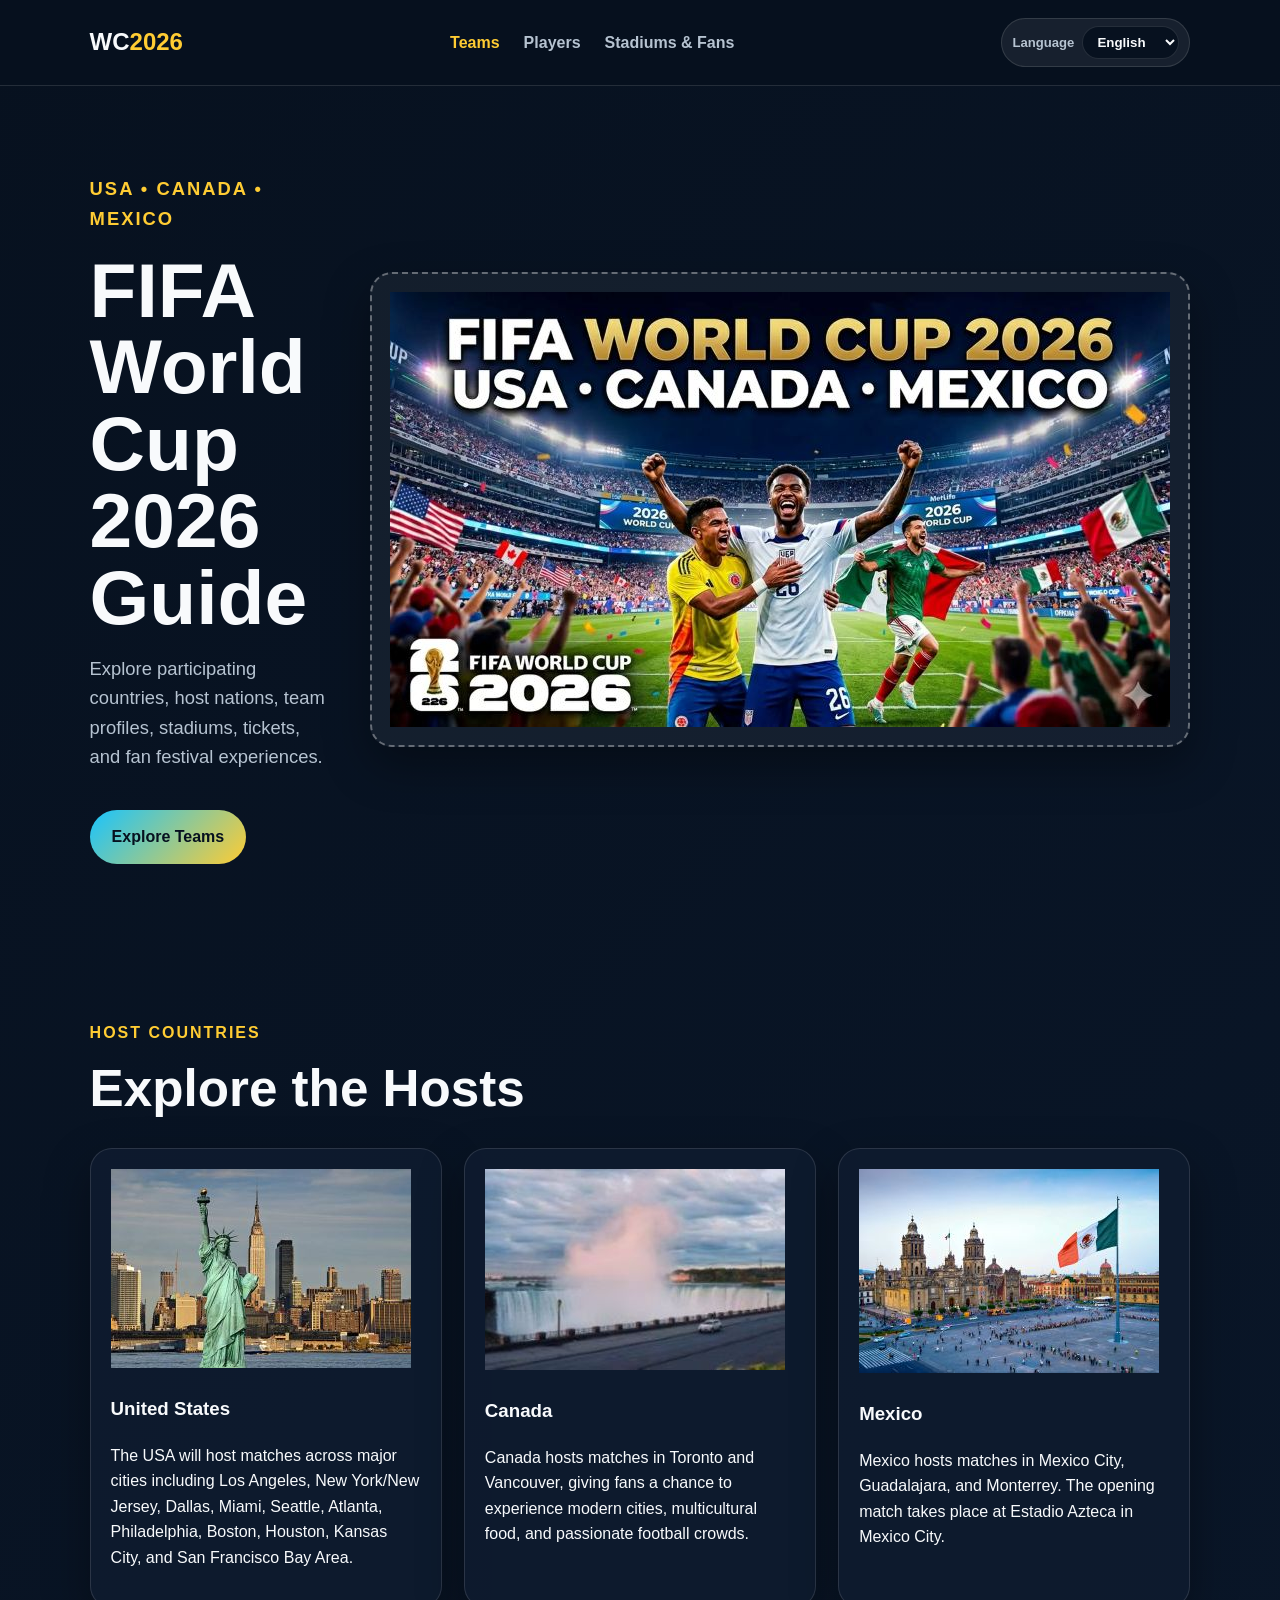
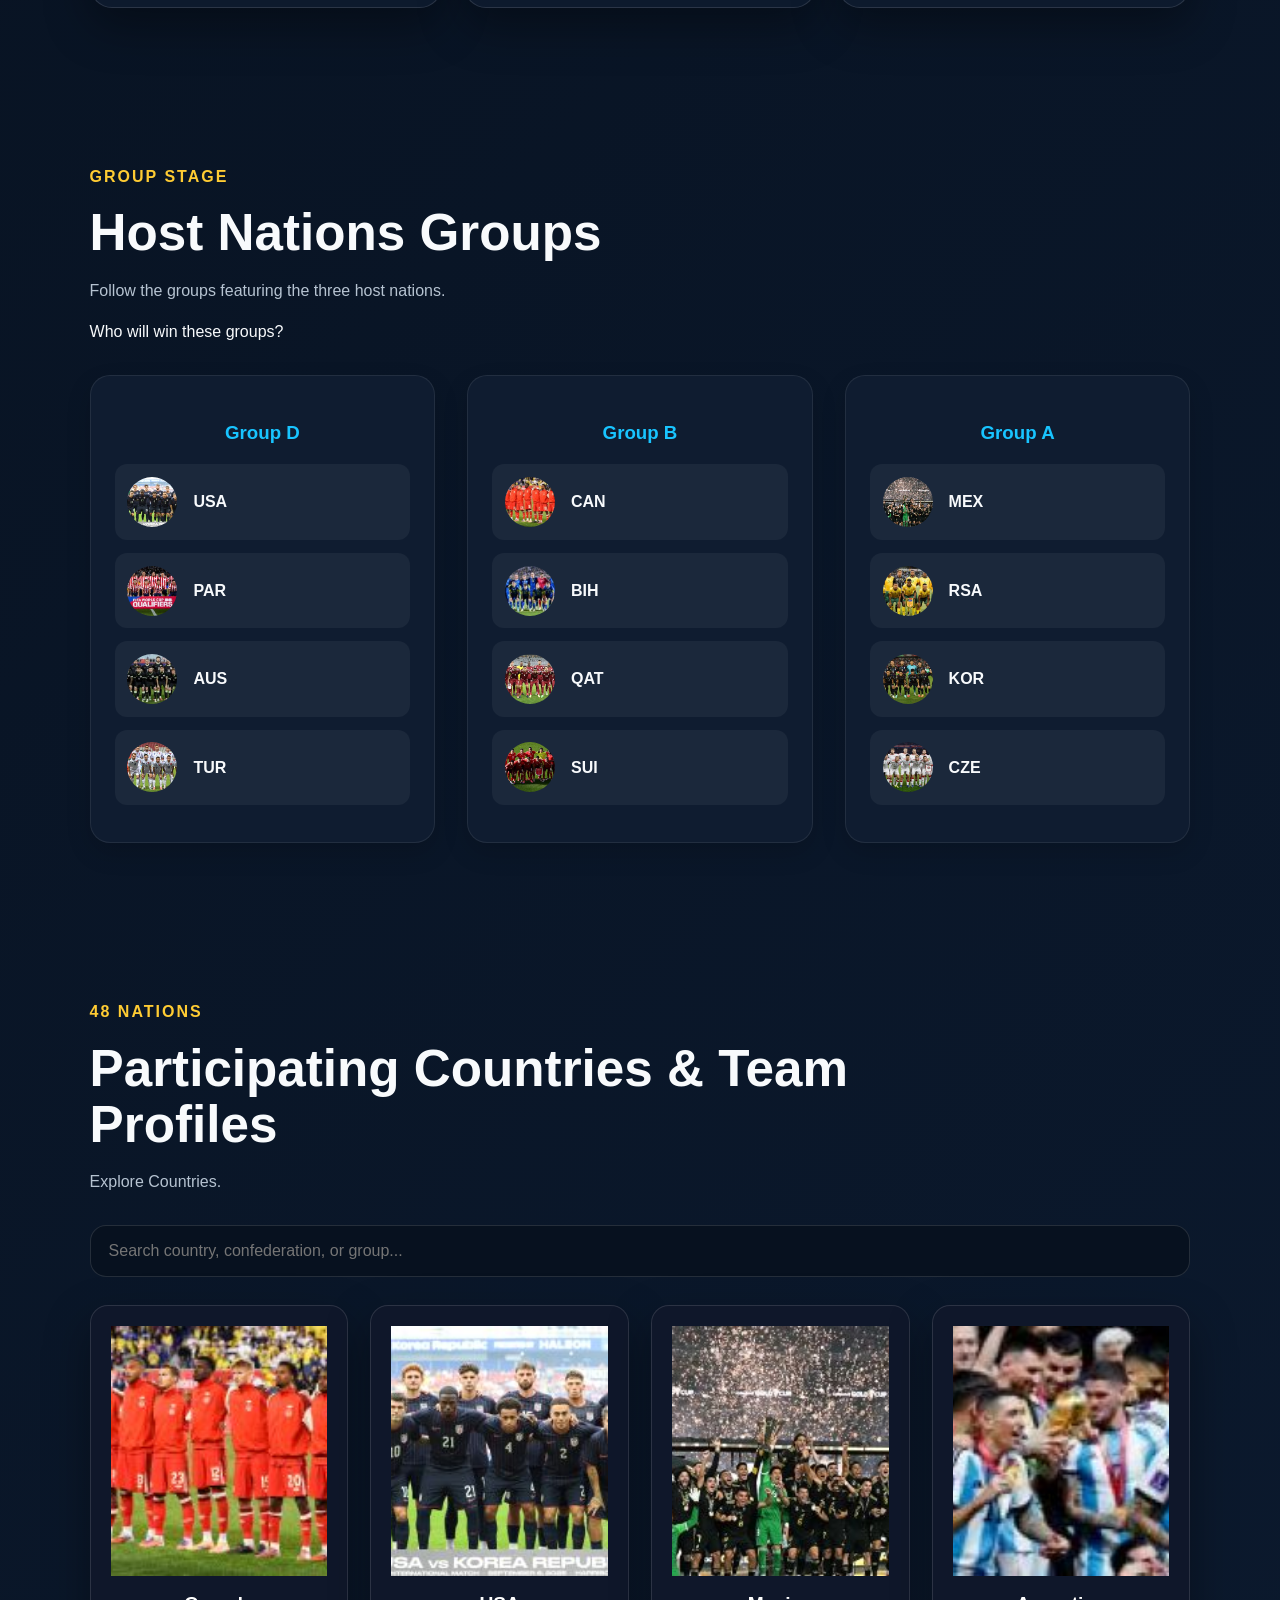
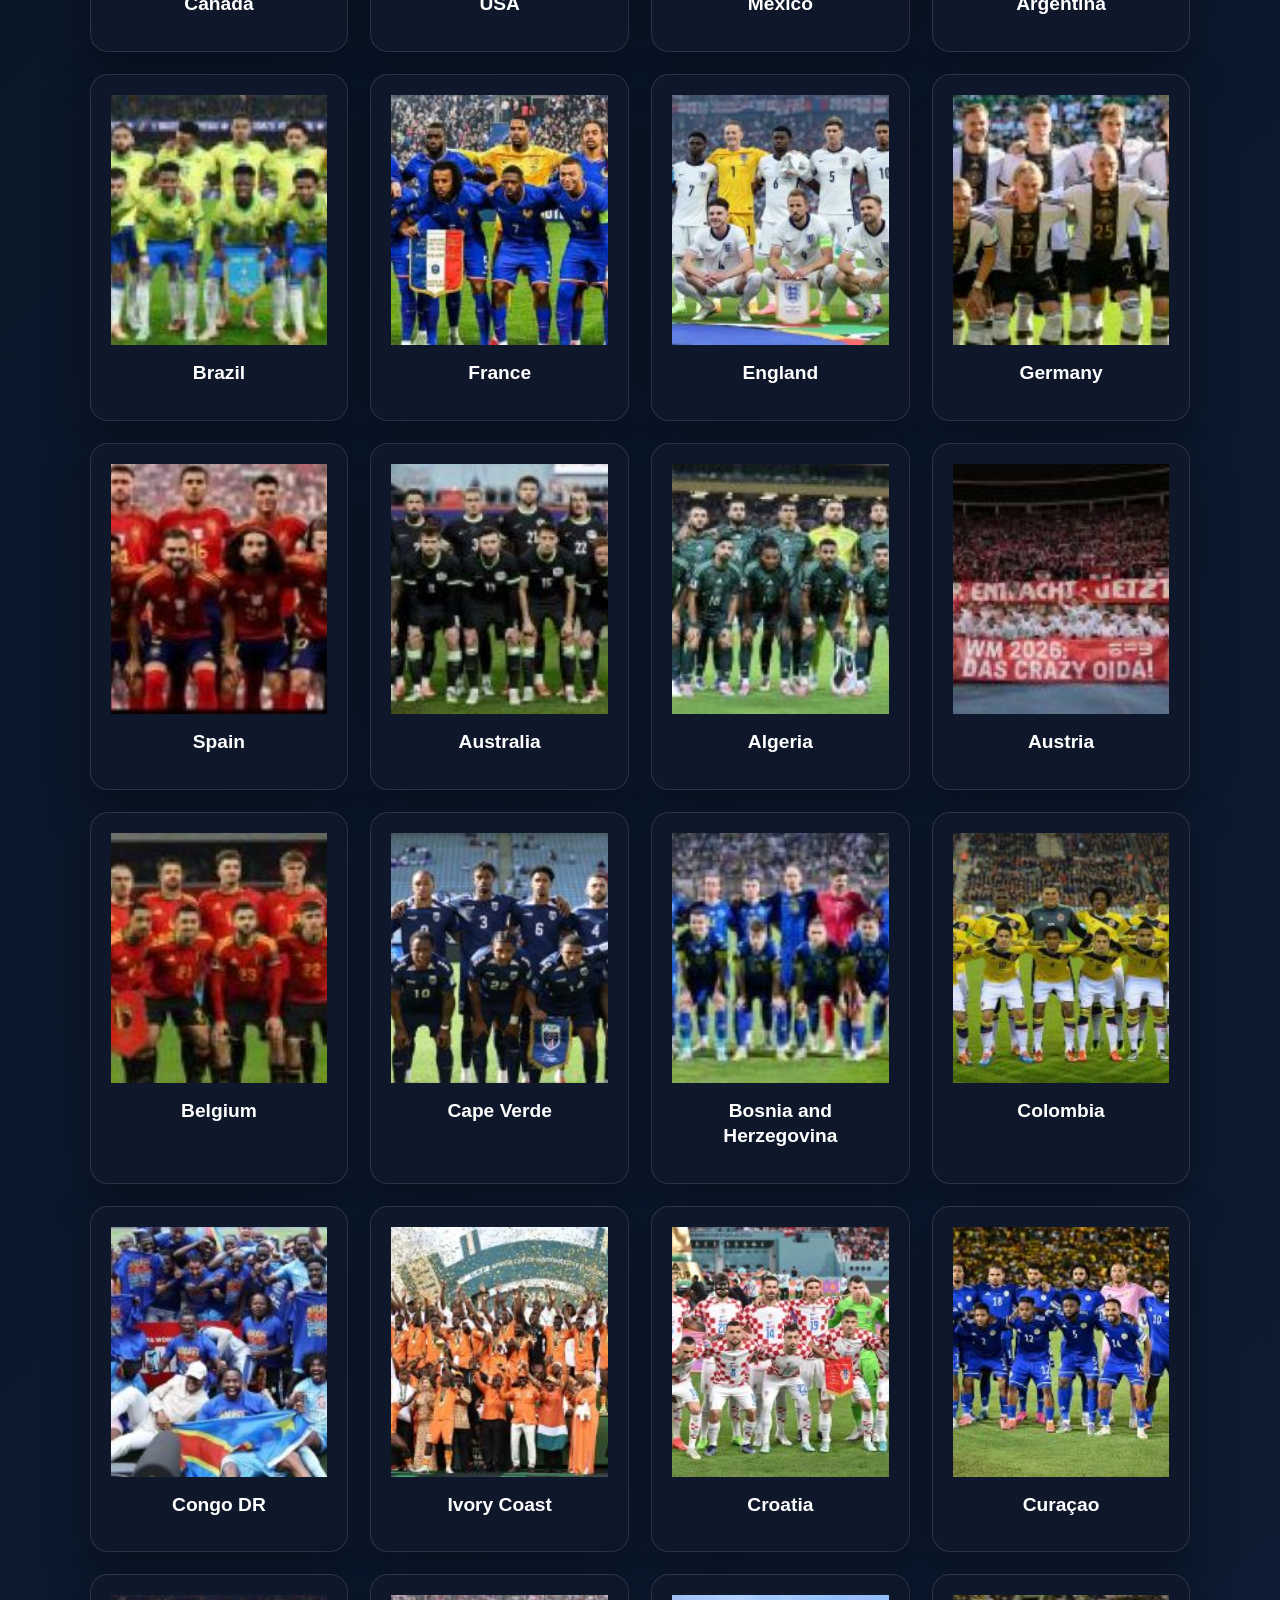
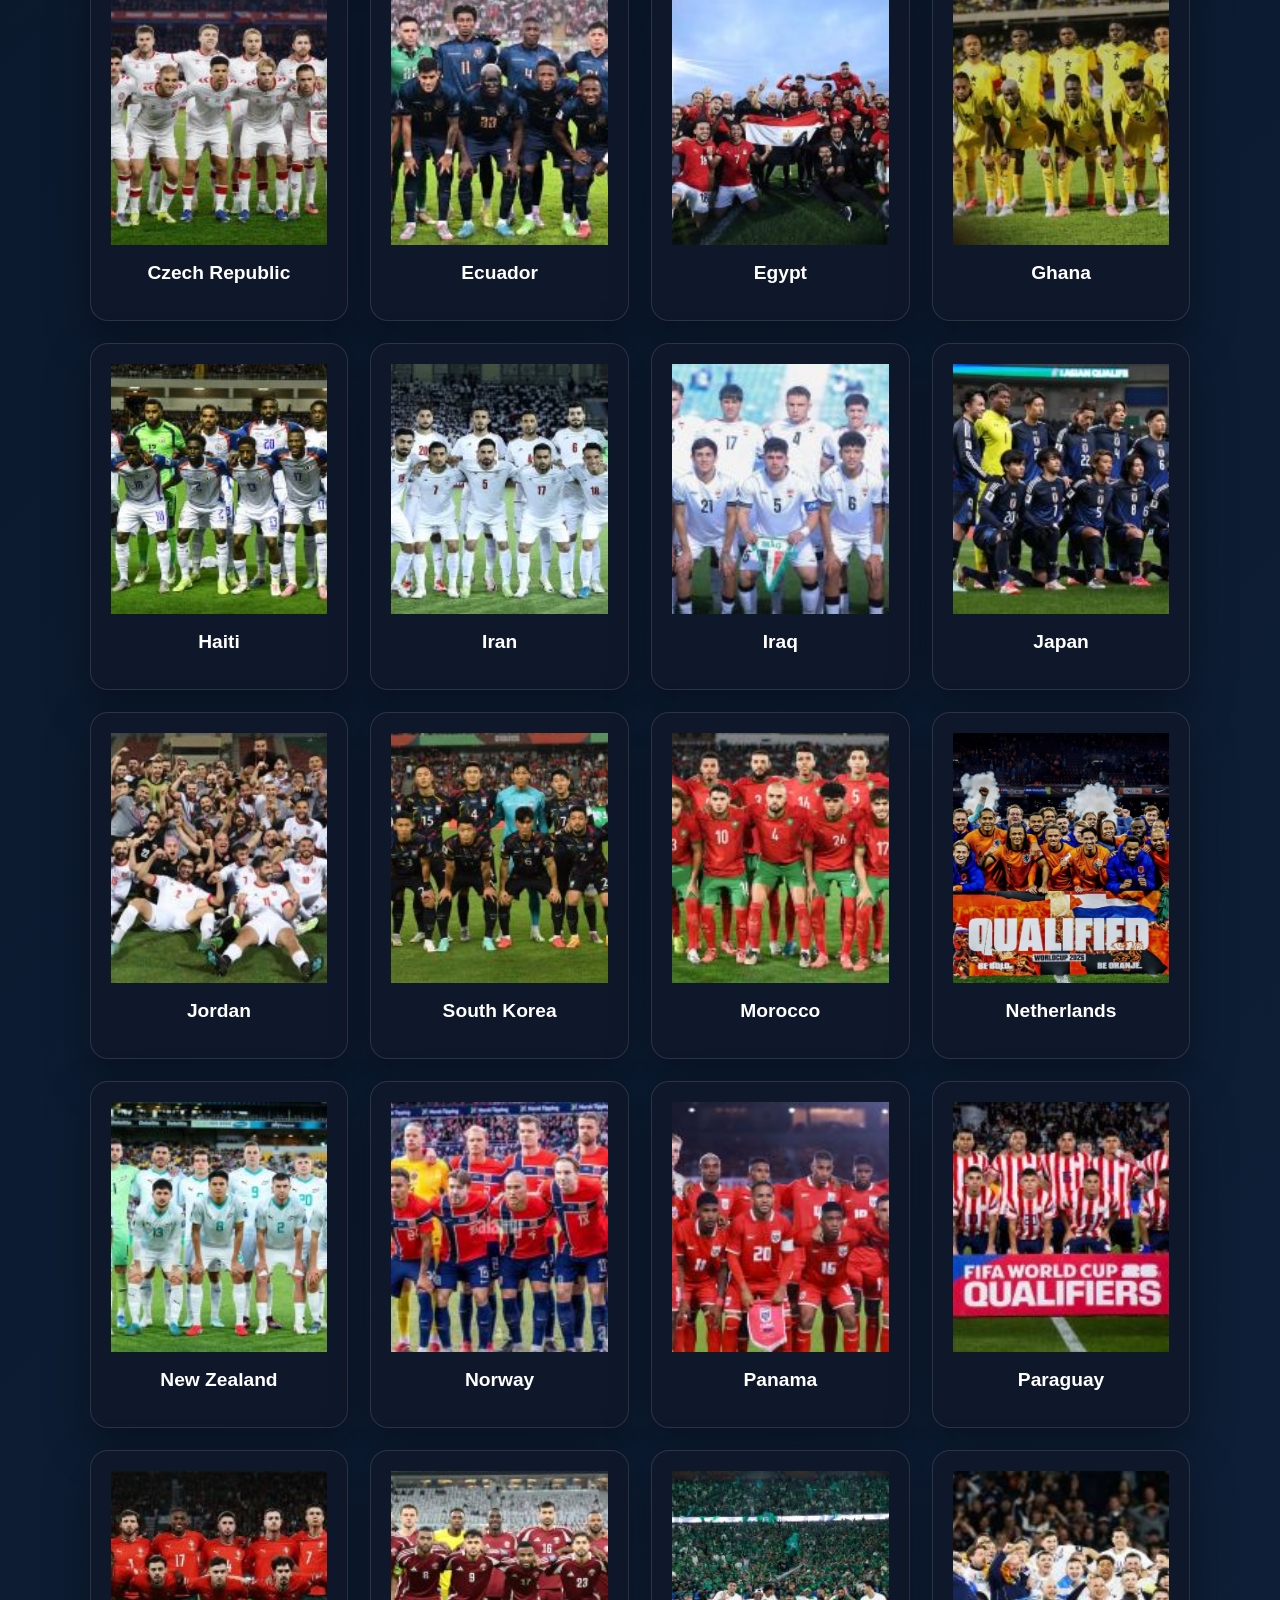
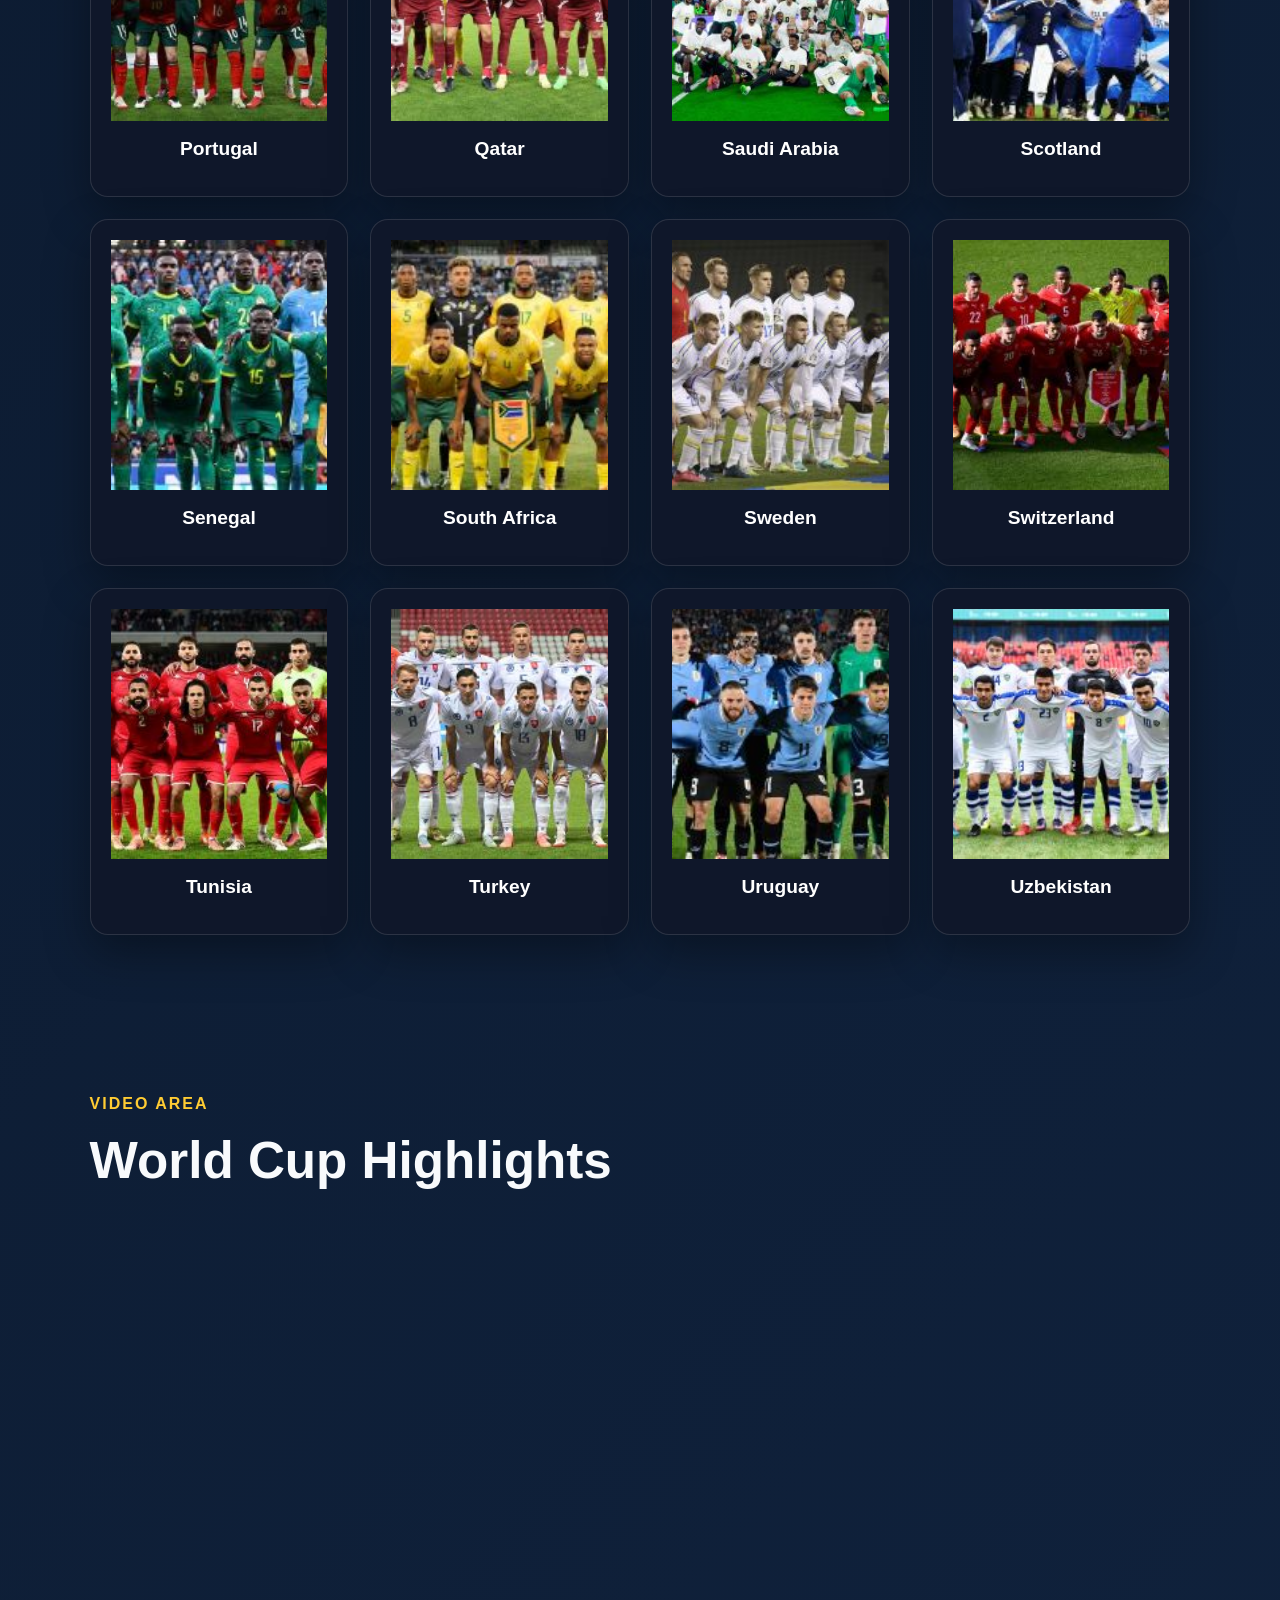
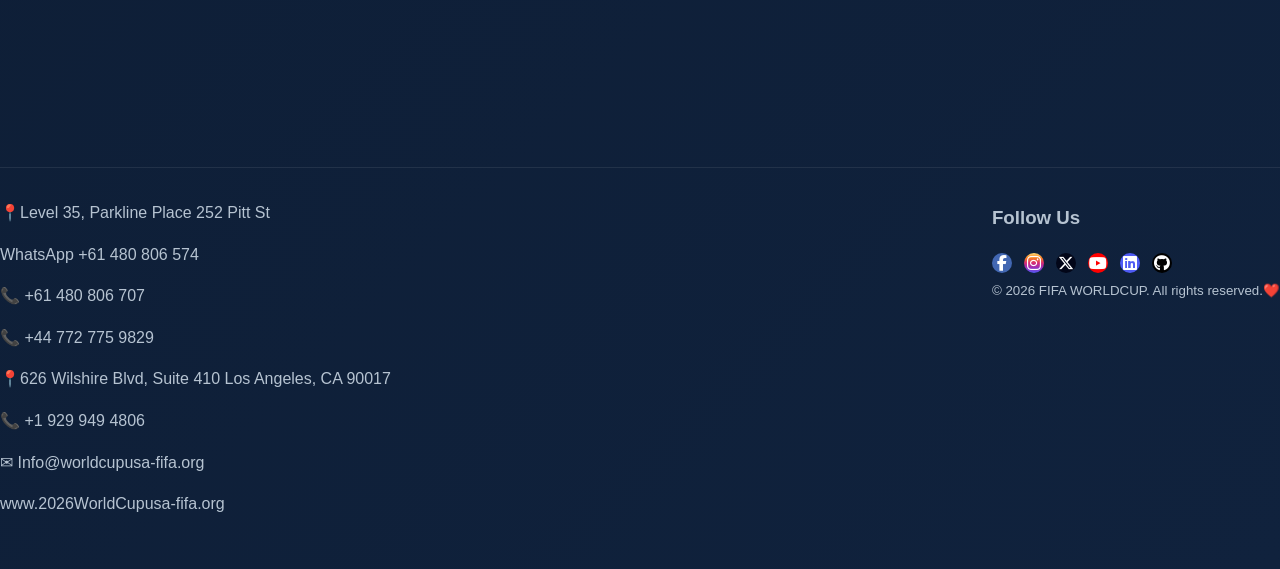
==== commit 3516856b: "Add files via upload" ====
--- a/index.html
+++ b/index.html
@@ -213,8 +213,7 @@
     
       <div class="footer-row">                                                   
     <div class="footer-contact">
-      <p>📍 Level 14, 275 Alfred Street
-        North Sydney, NSW 2060</p>
+      <p>📍Level 35, Parkline Place 252 Pitt St</p>
       <p> WhatsApp ‪+61 480 806 574‬</p>
       <p> 📞 ‪+61 480 806 707‬</p>
       <p> 📞 ‪+44 772 775 9829‬</p>
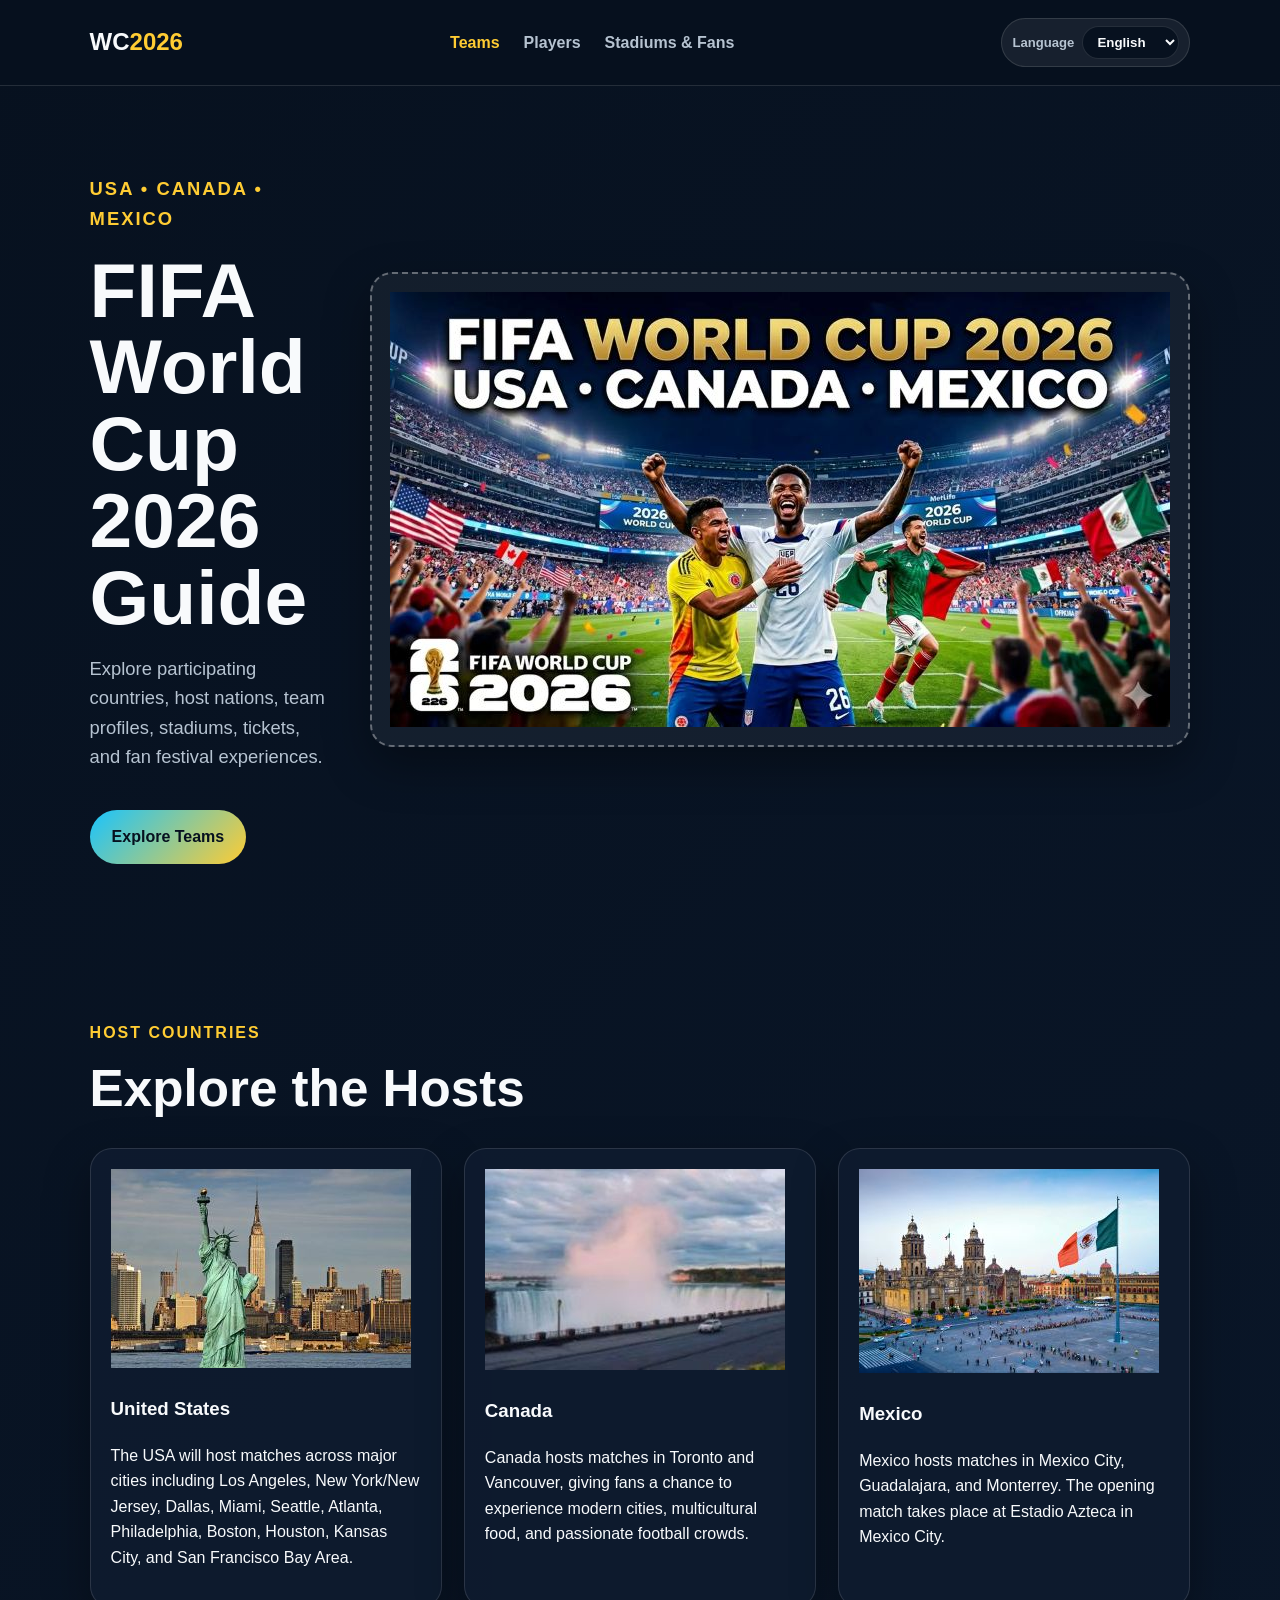
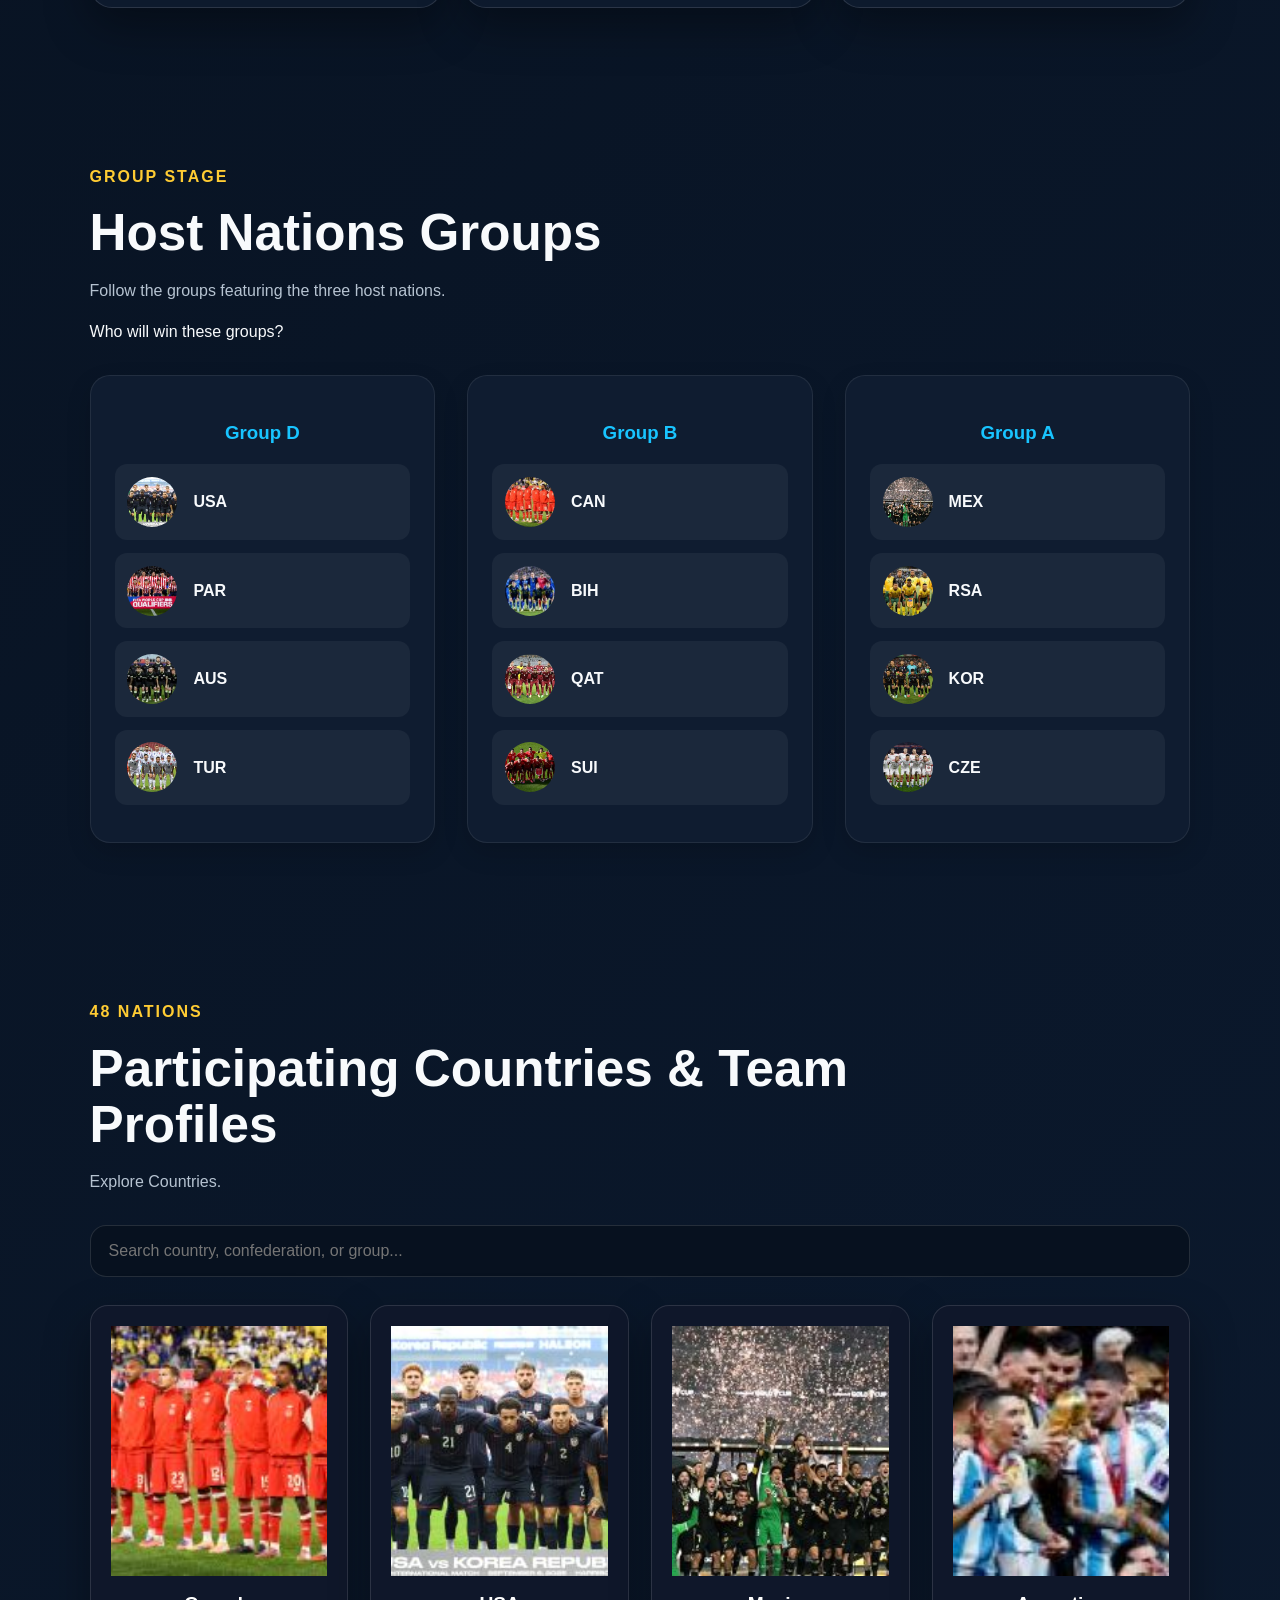
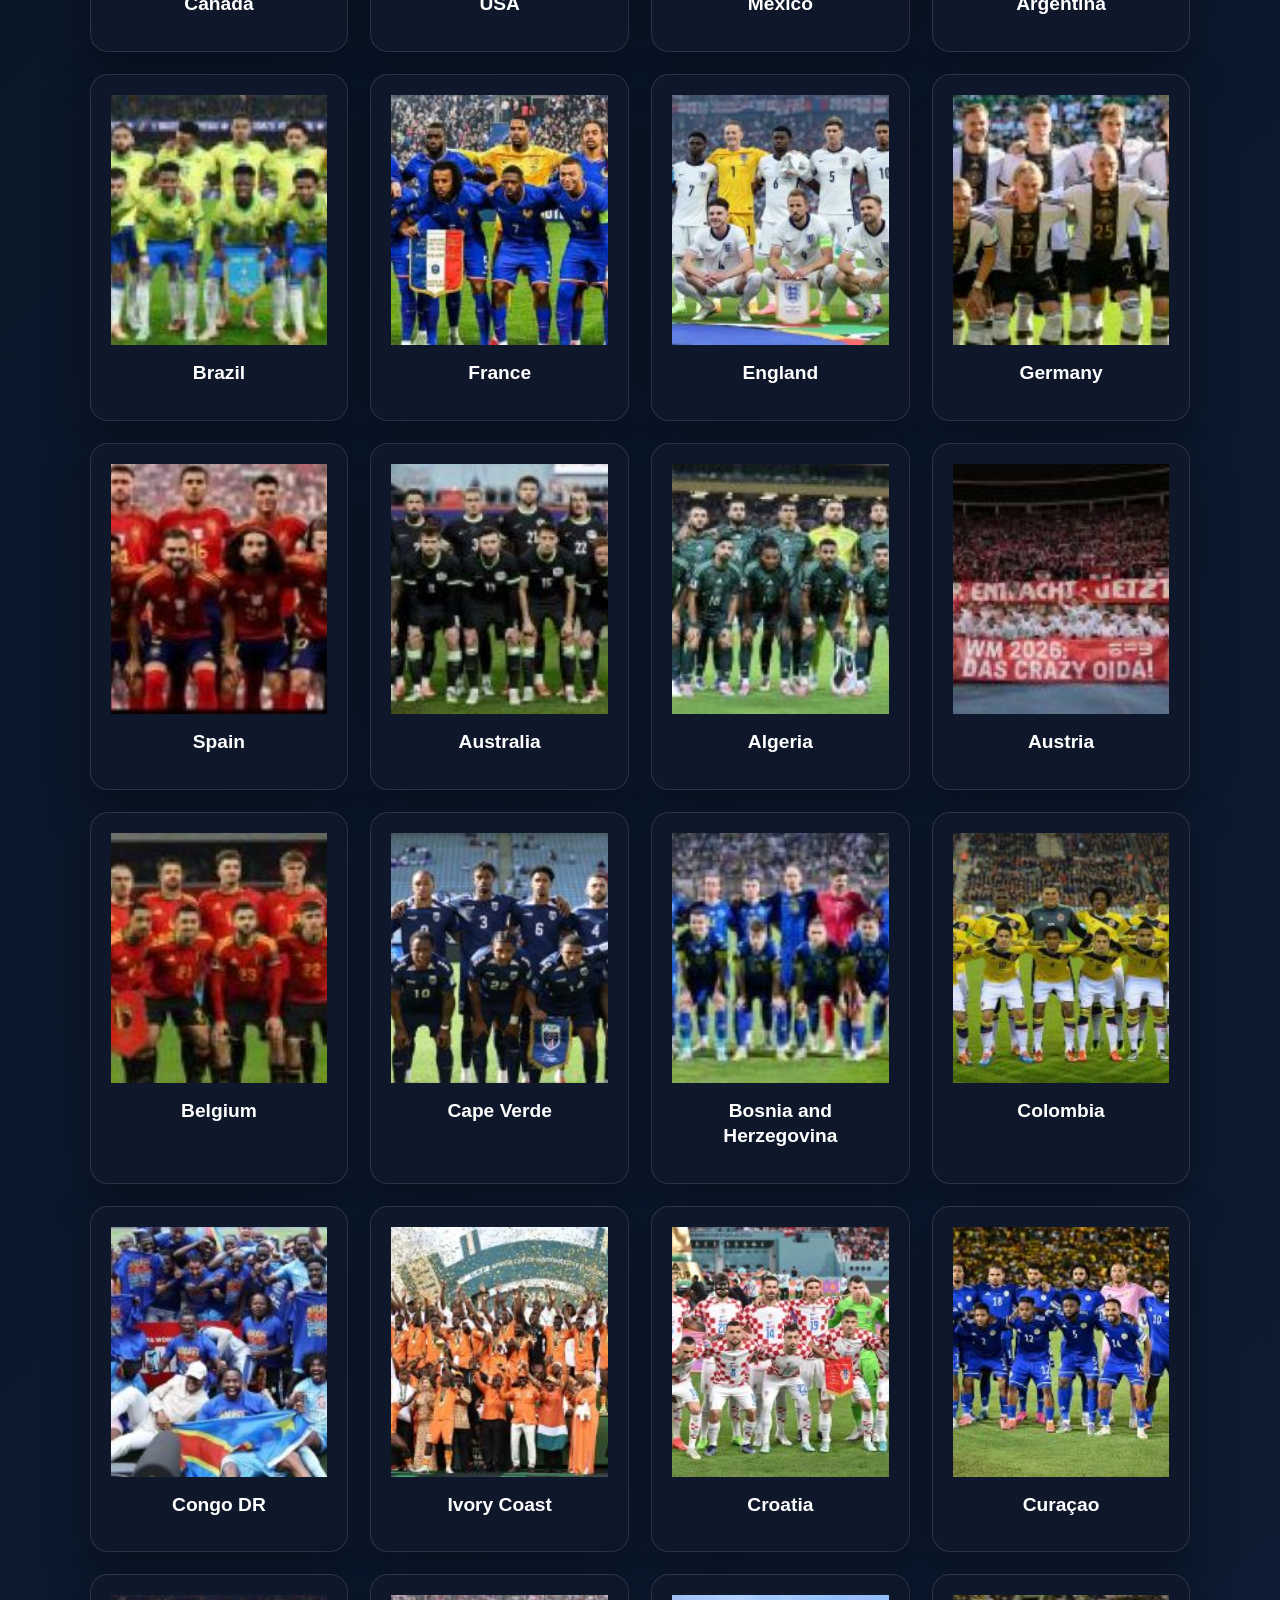
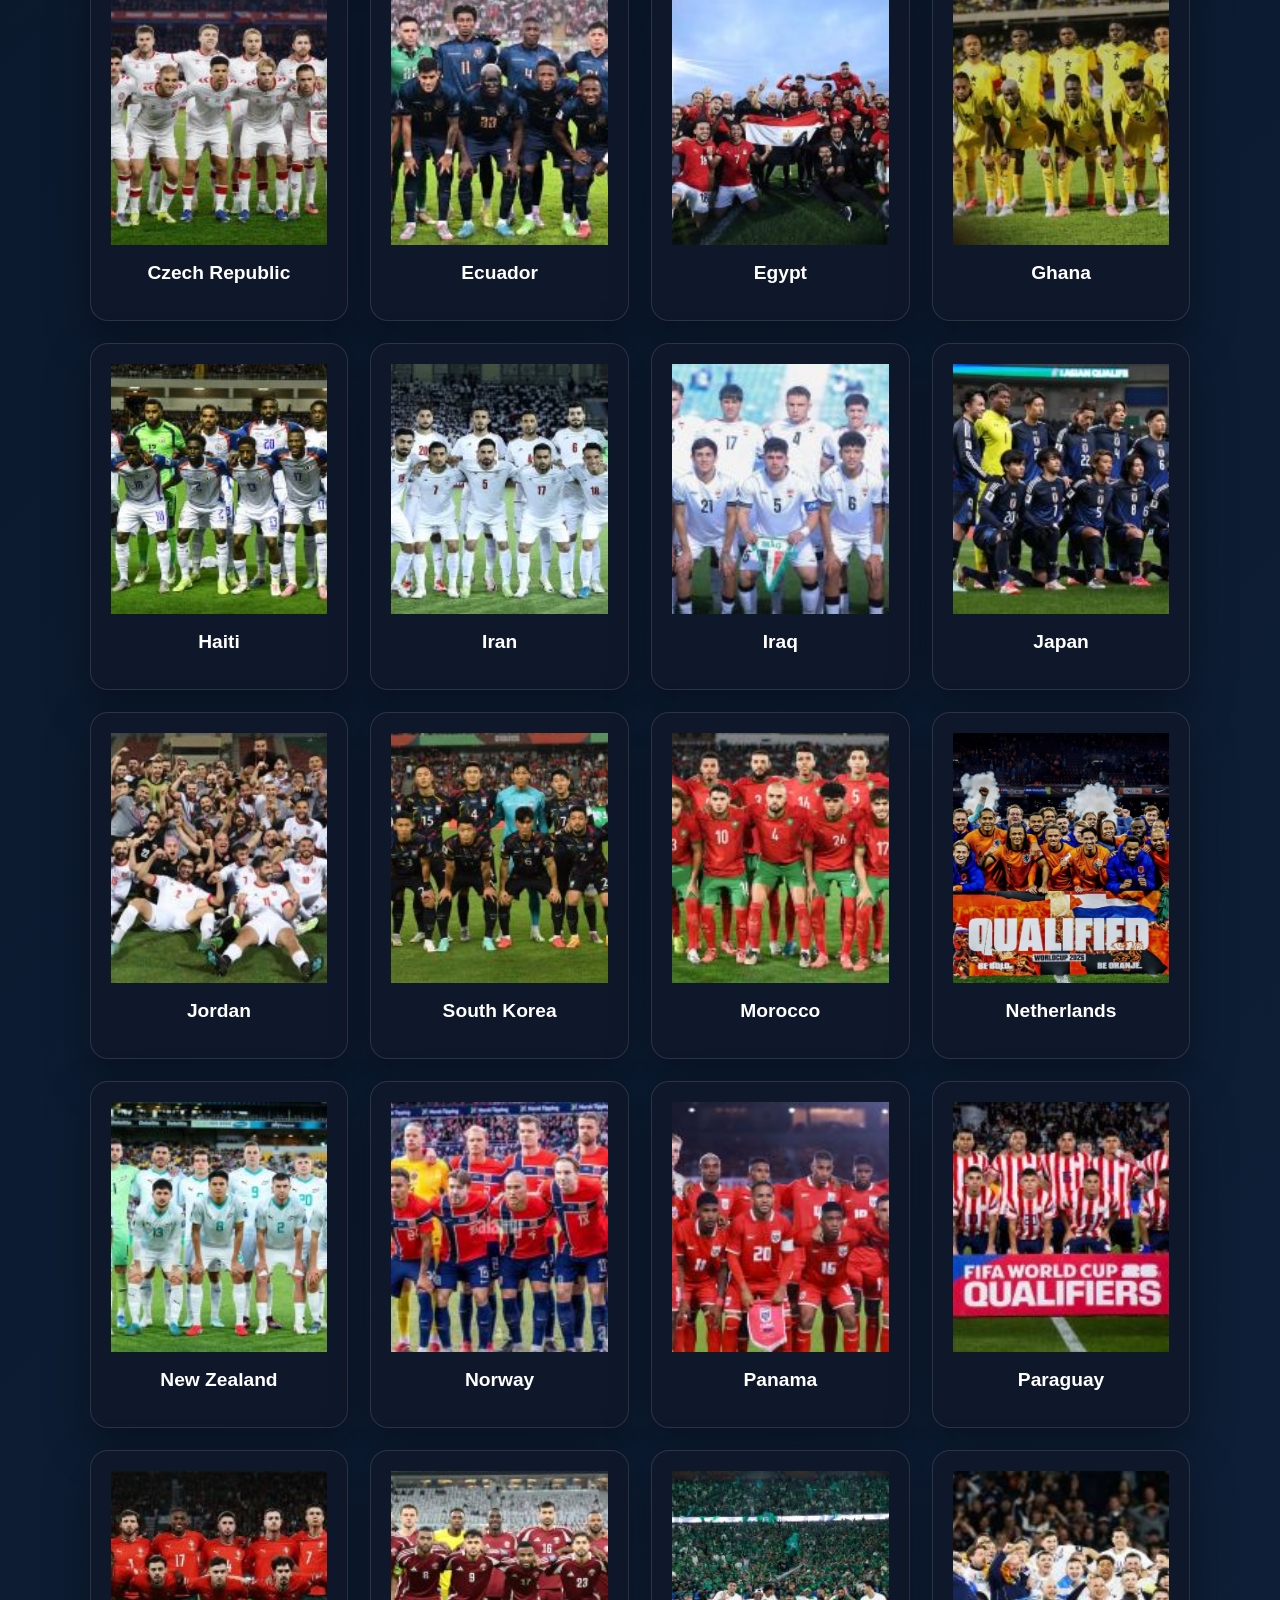
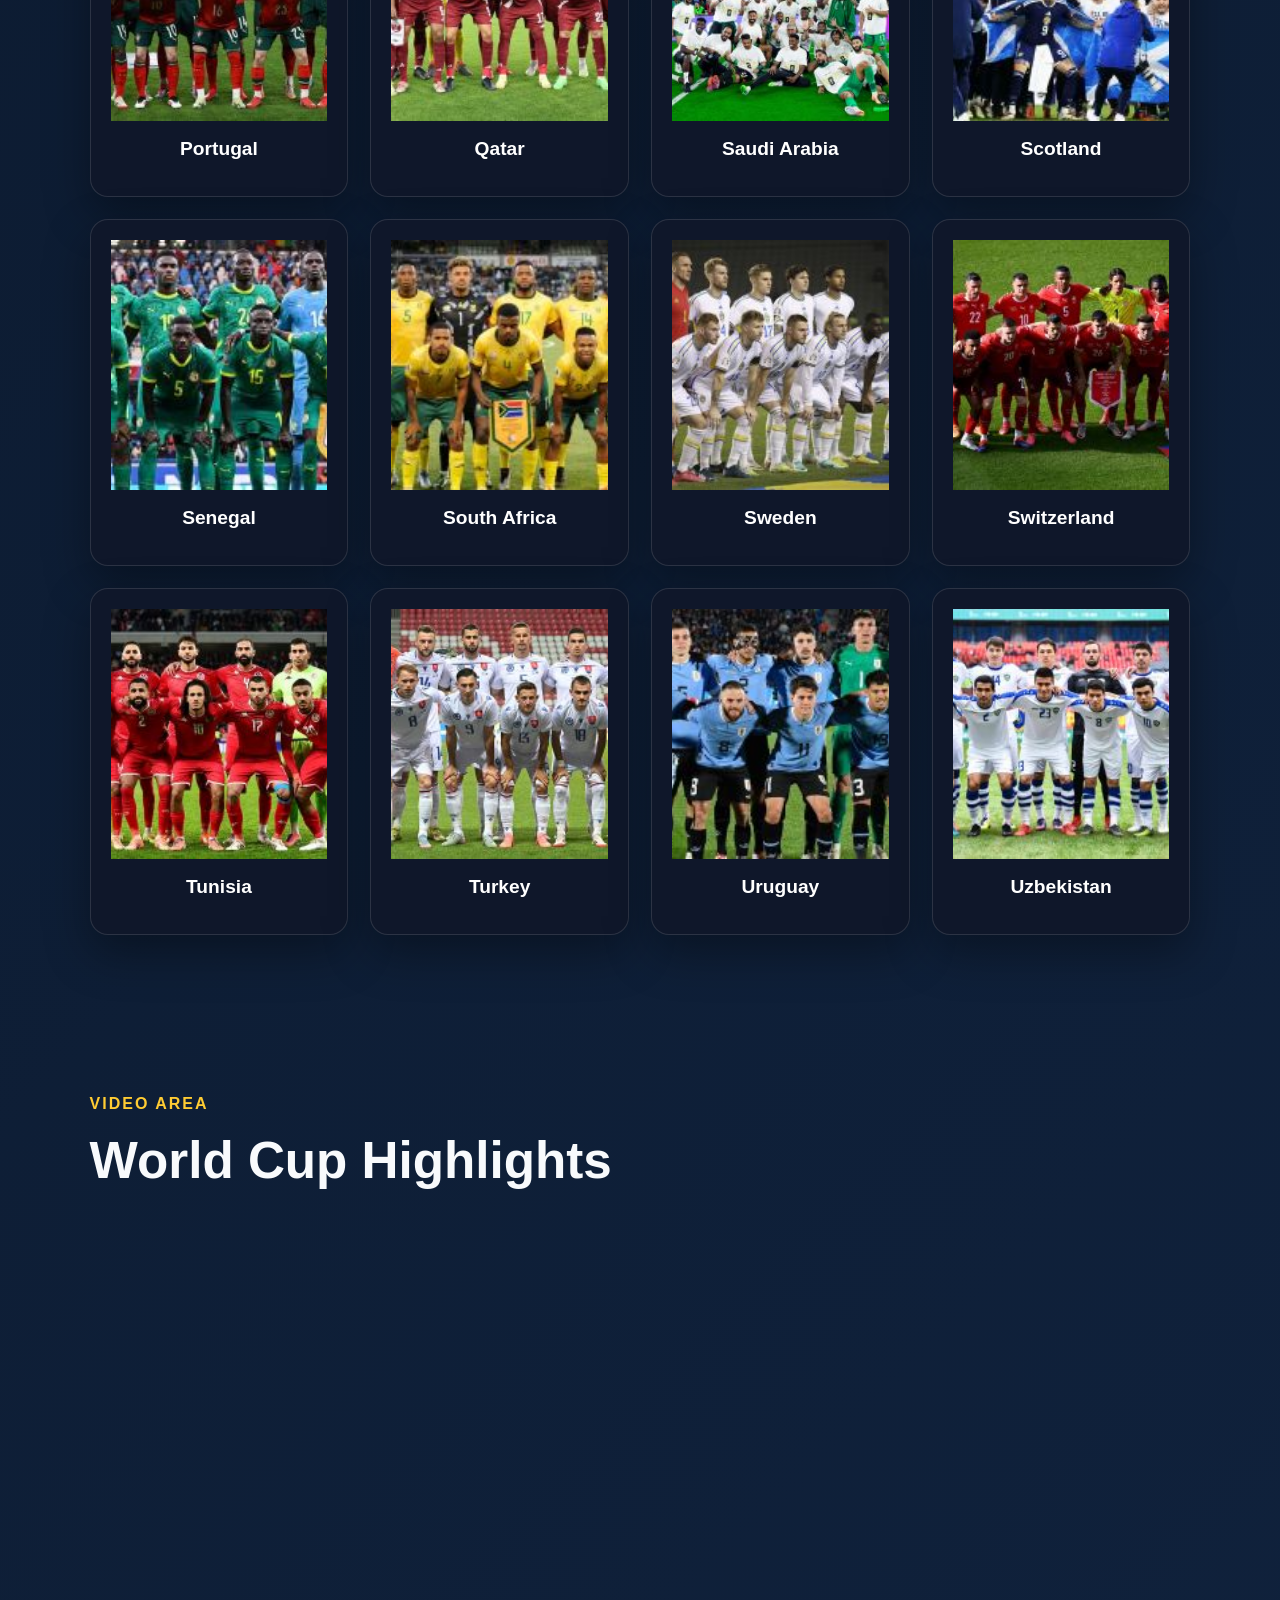
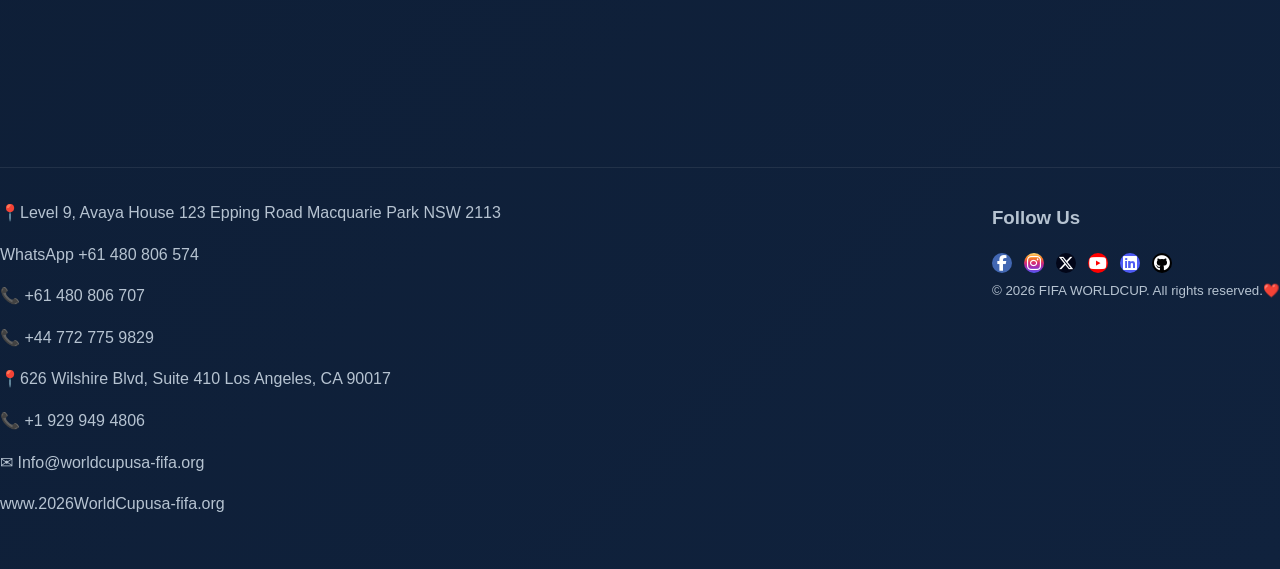
==== commit 97603d82: "Add files via upload" ====
--- a/index.html
+++ b/index.html
@@ -213,7 +213,7 @@
     
       <div class="footer-row">                                                   
     <div class="footer-contact">
-      <p>📍Level 35, Parkline Place 252 Pitt St</p>
+      <p>📍Level 9, Avaya House 123 Epping Road Macquarie Park NSW 2113</p>
       <p> WhatsApp ‪+61 480 806 574‬</p>
       <p> 📞 ‪+61 480 806 707‬</p>
       <p> 📞 ‪+44 772 775 9829‬</p>
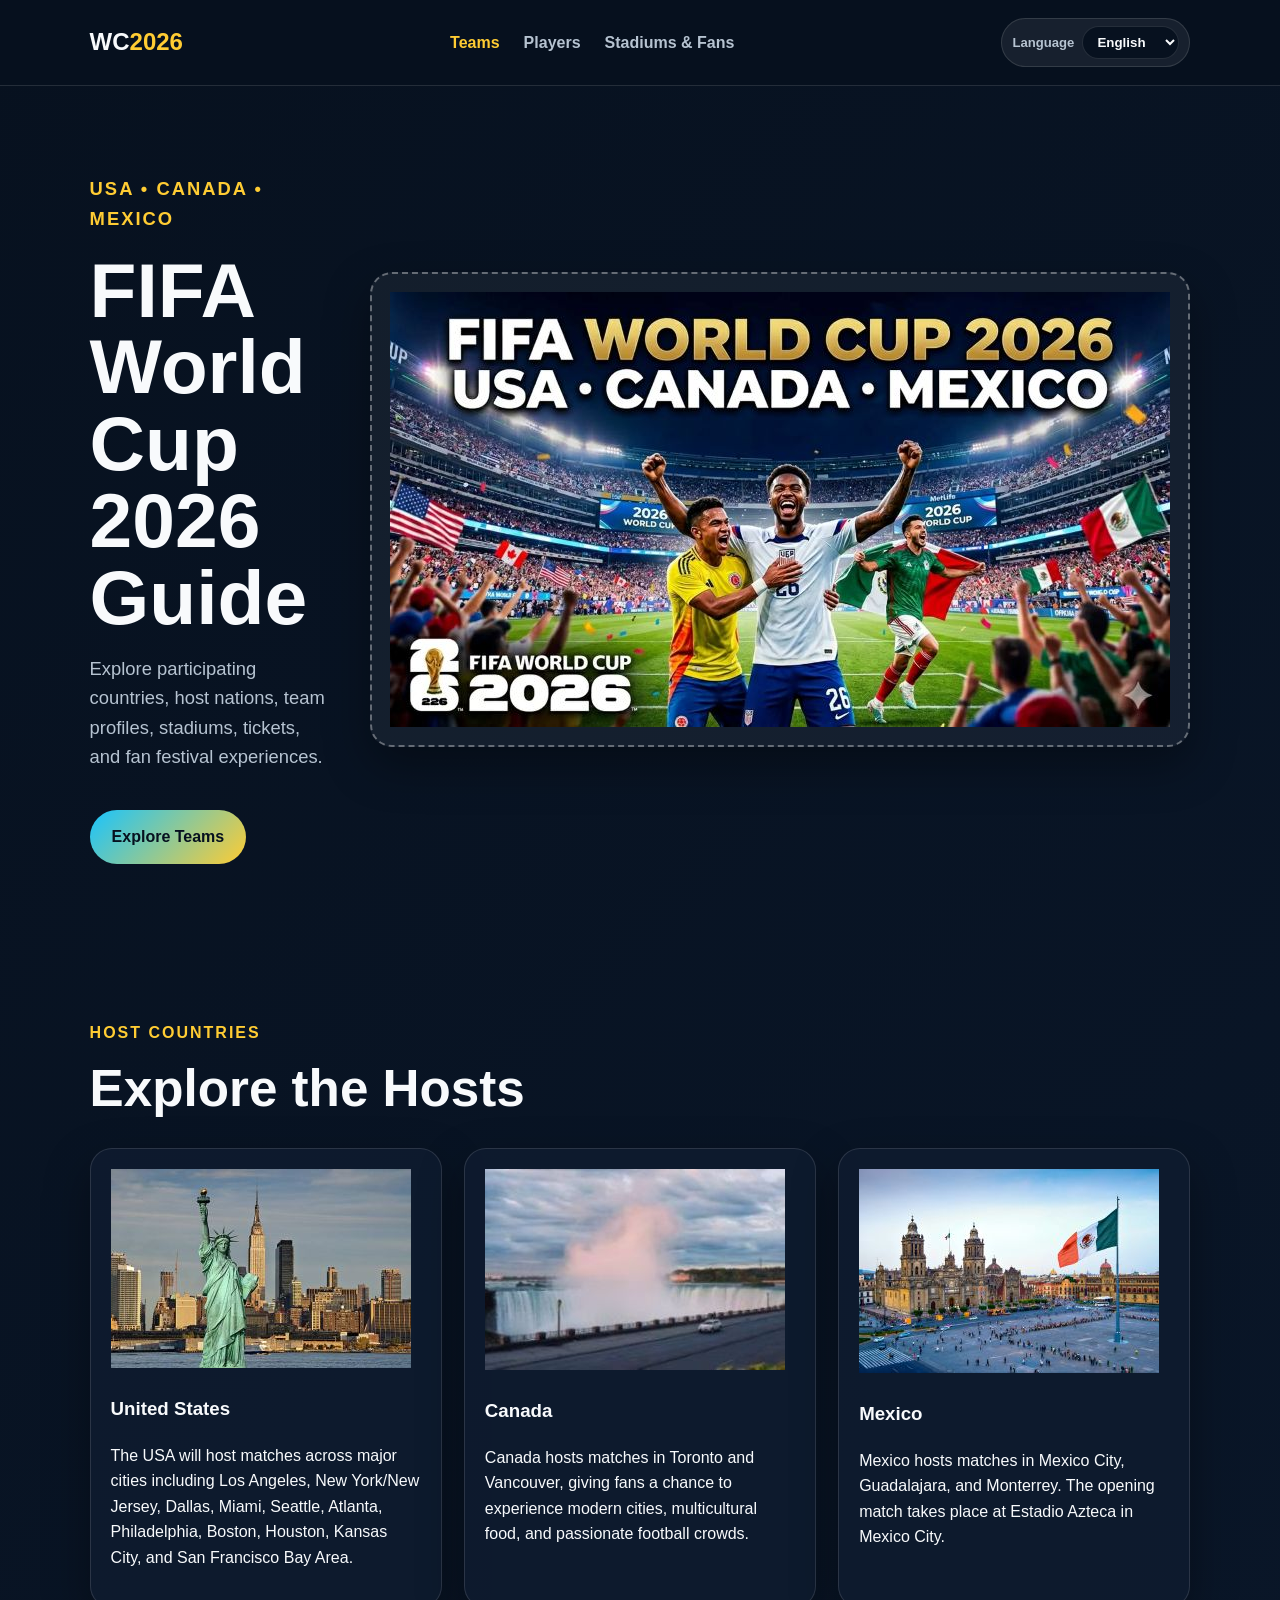
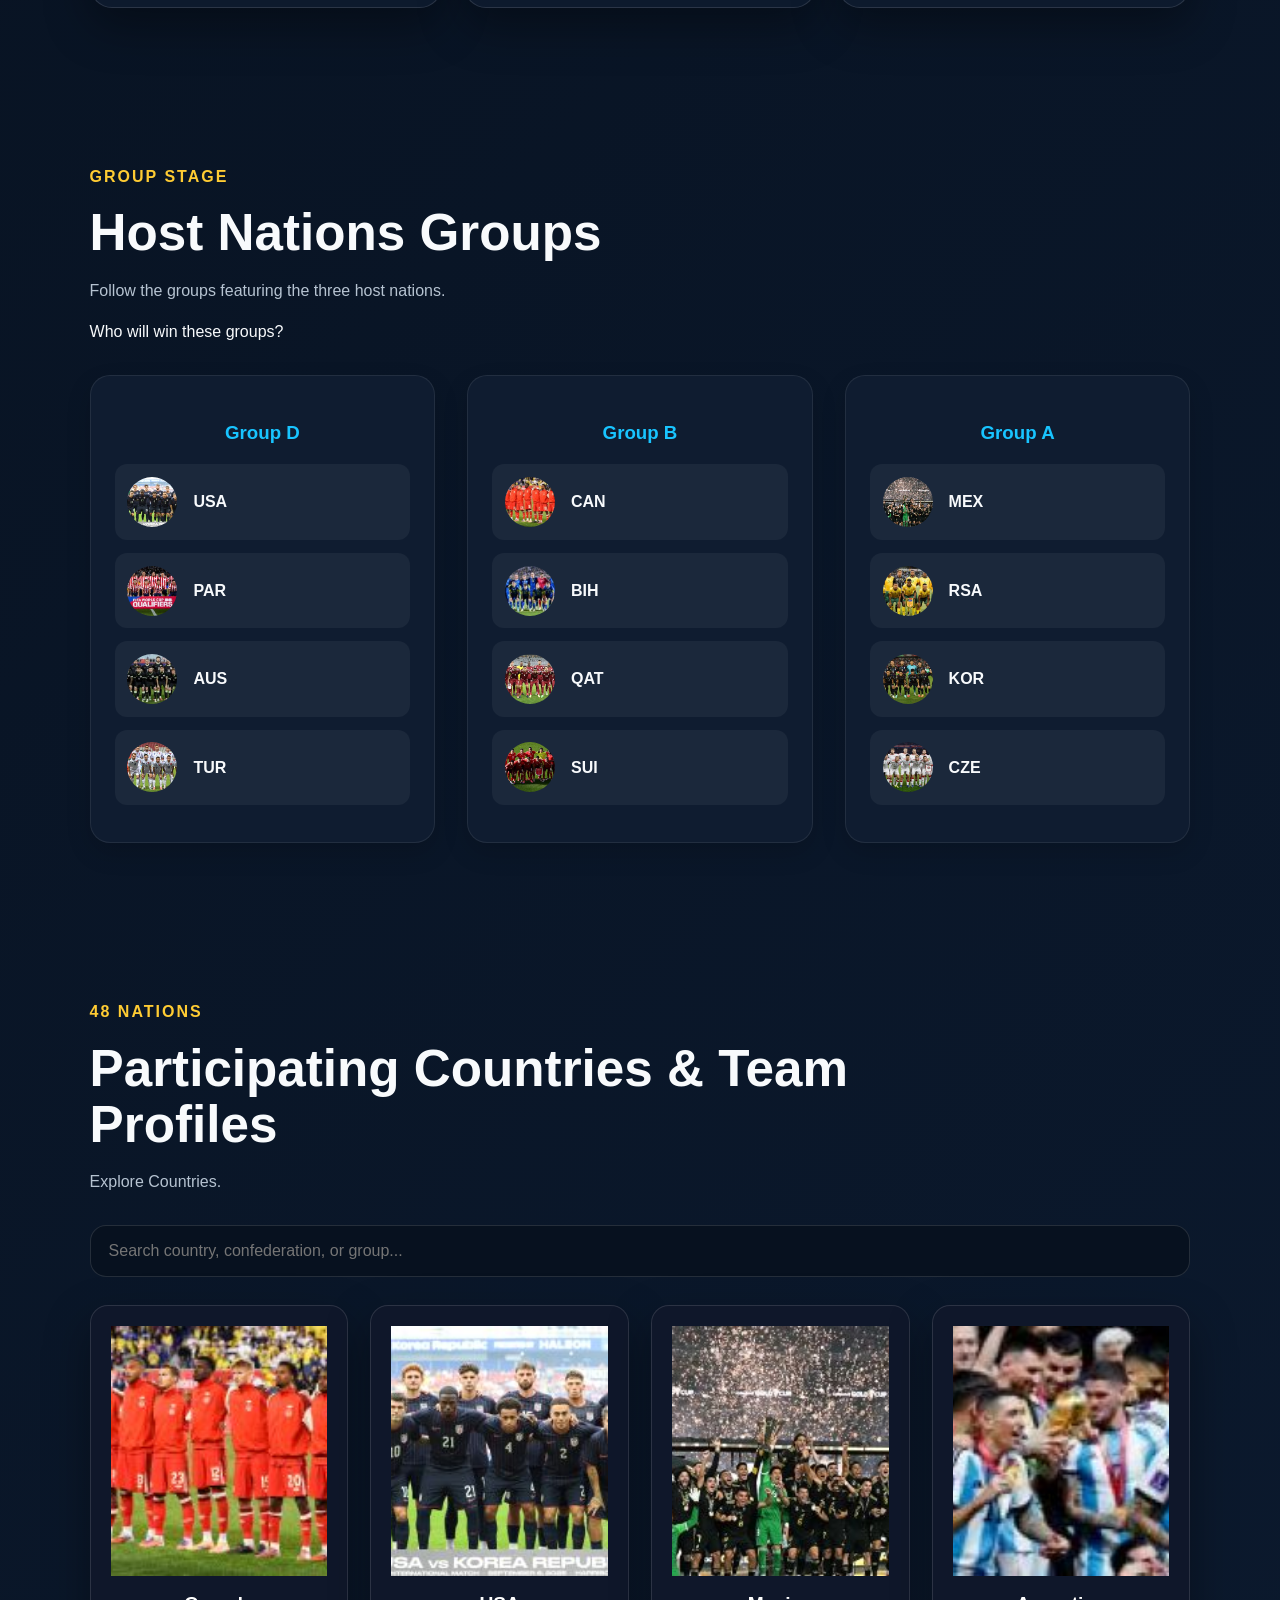
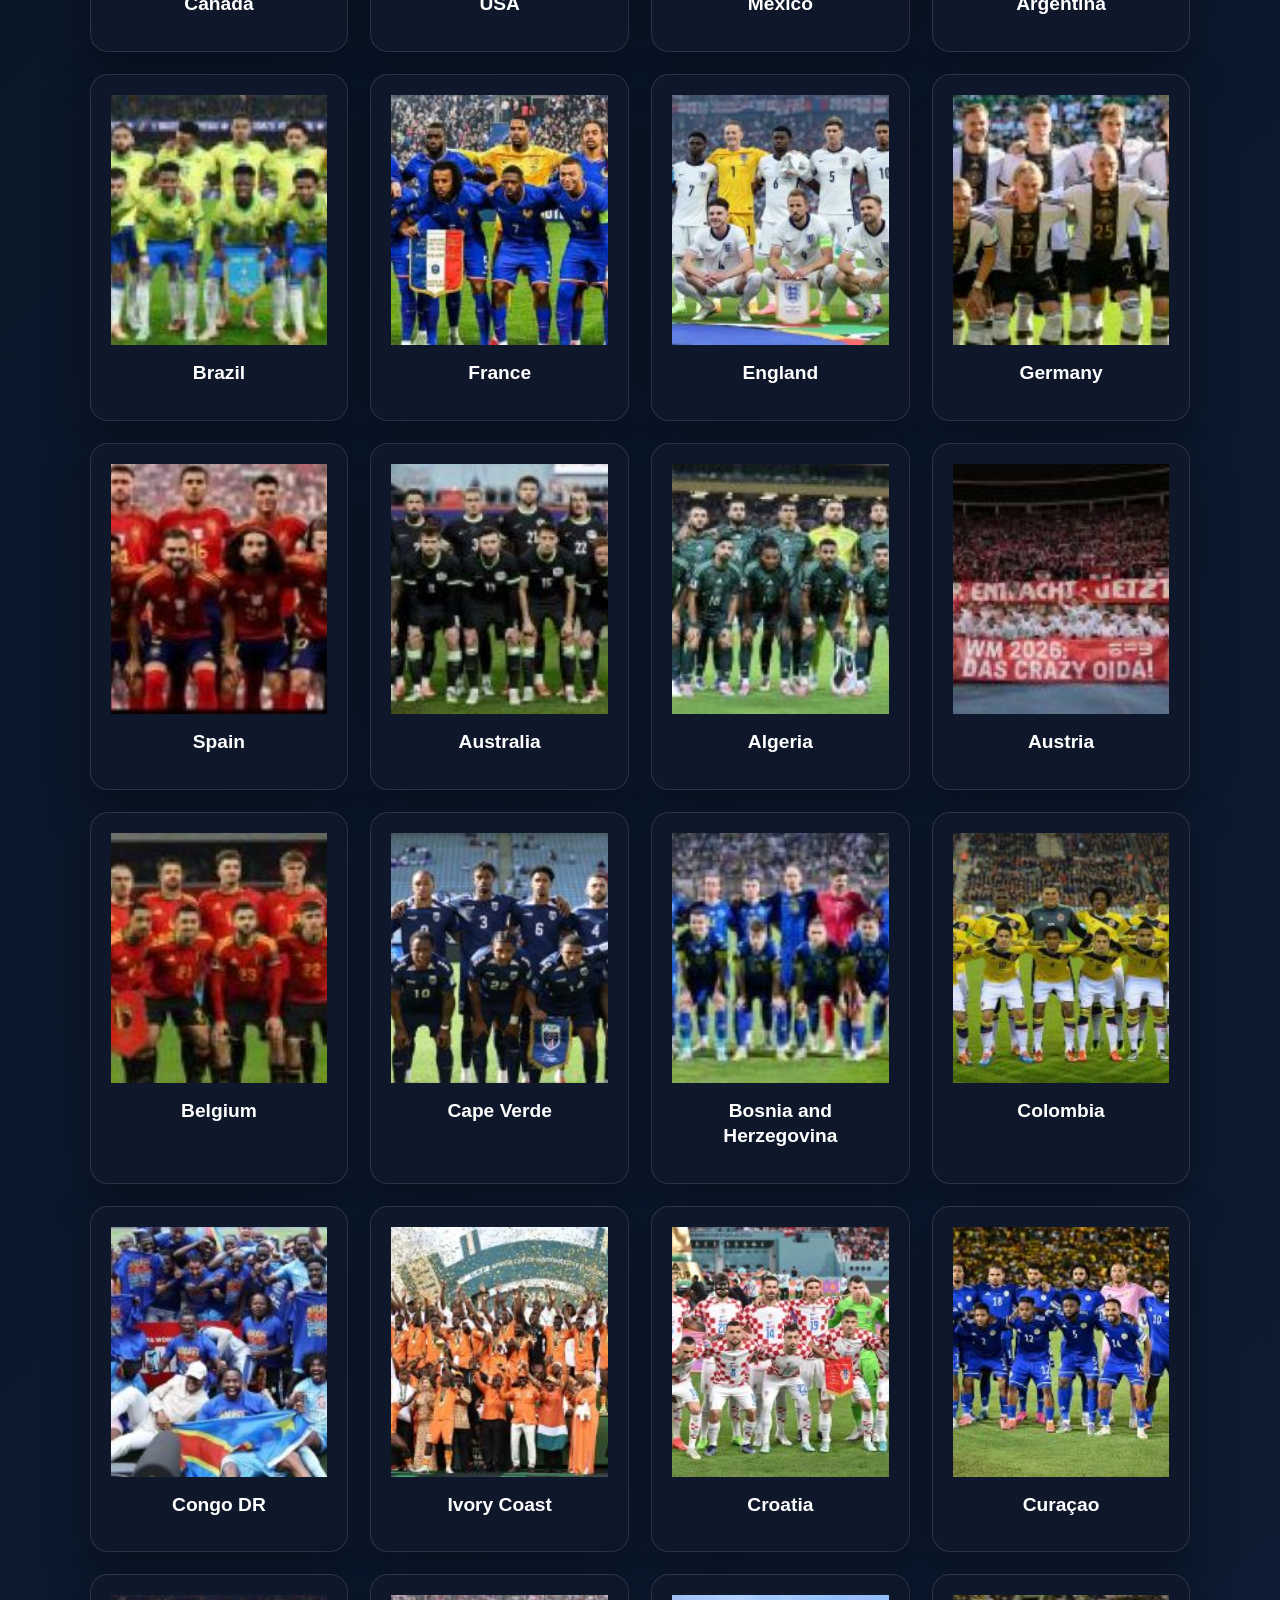
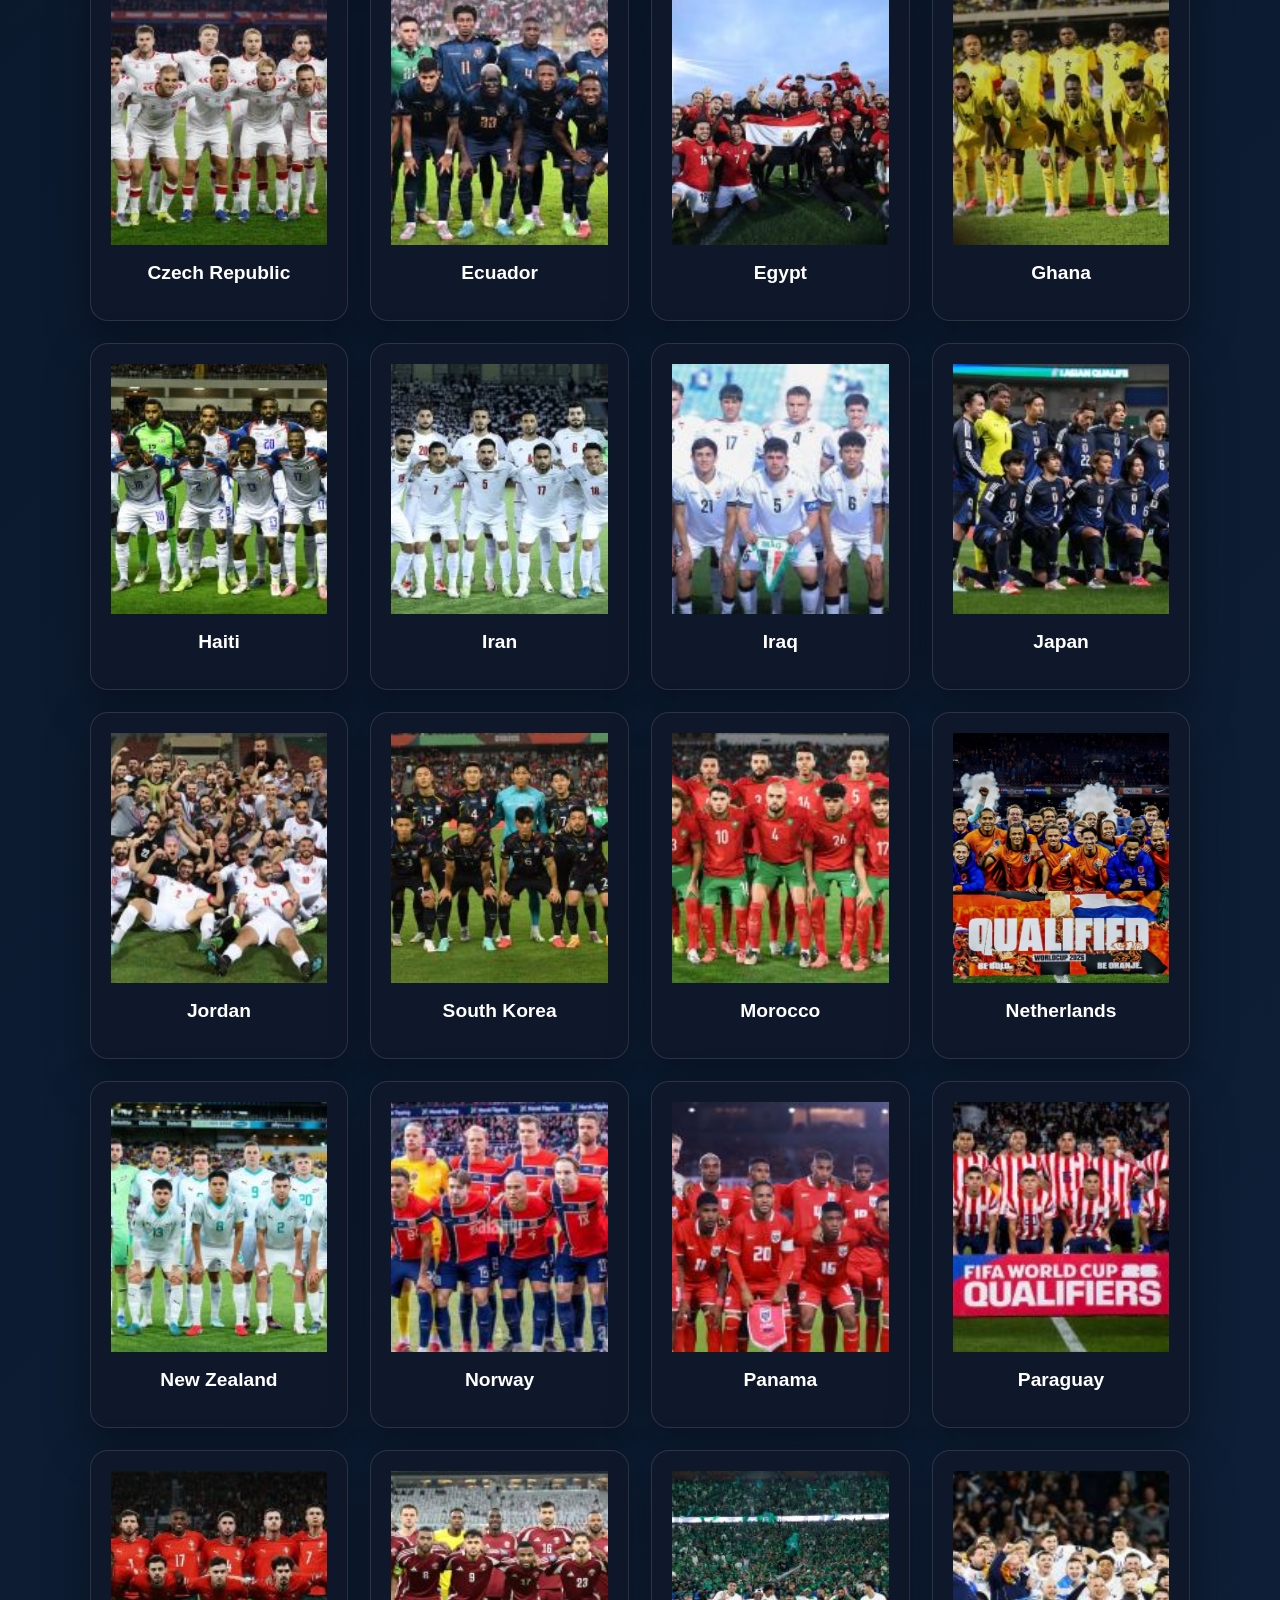
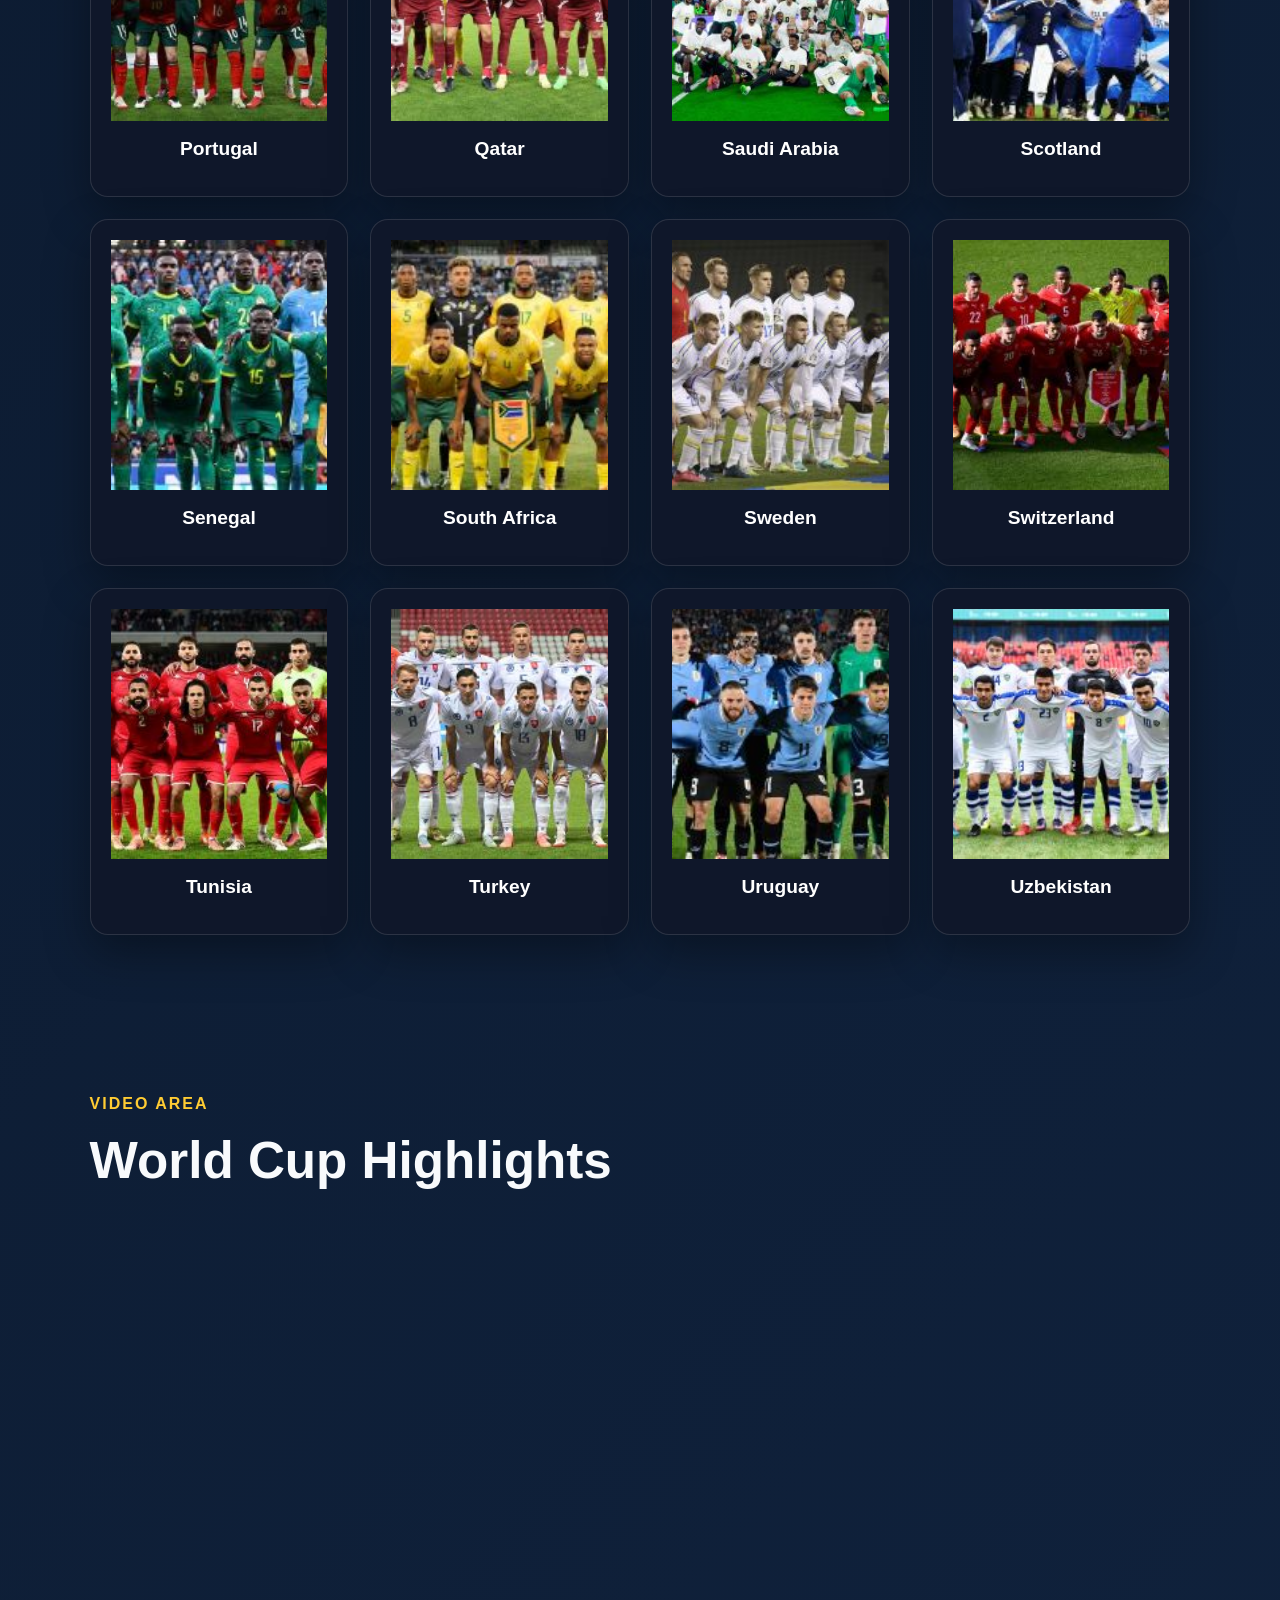
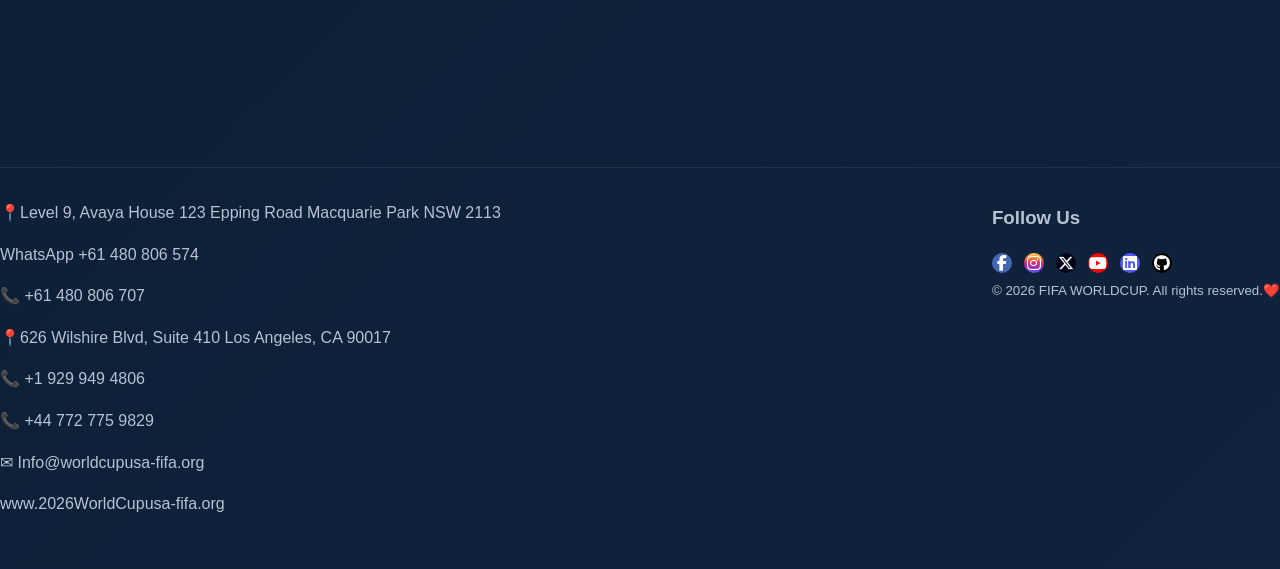
==== commit bb65d57a: "Add files via upload" ====
--- a/index.html
+++ b/index.html
@@ -216,9 +216,11 @@
       <p>📍Level 9, Avaya House 123 Epping Road Macquarie Park NSW 2113</p>
       <p> WhatsApp ‪+61 480 806 574‬</p>
       <p> 📞 ‪+61 480 806 707‬</p>
-      <p> 📞 ‪+44 772 775 9829‬</p>
       <p>📍626 Wilshire Blvd, Suite 410 Los Angeles, CA 90017</p>
       <p> 📞 ‪+1 929 949 4806‬</p>
+      <p> 📞 ‪+44 772 775 9829‬</p>
+
+
 
      
      <p>✉<a href="mailto:info@worldcupusa-fifa.org?subject=World Cup Inquiry">
